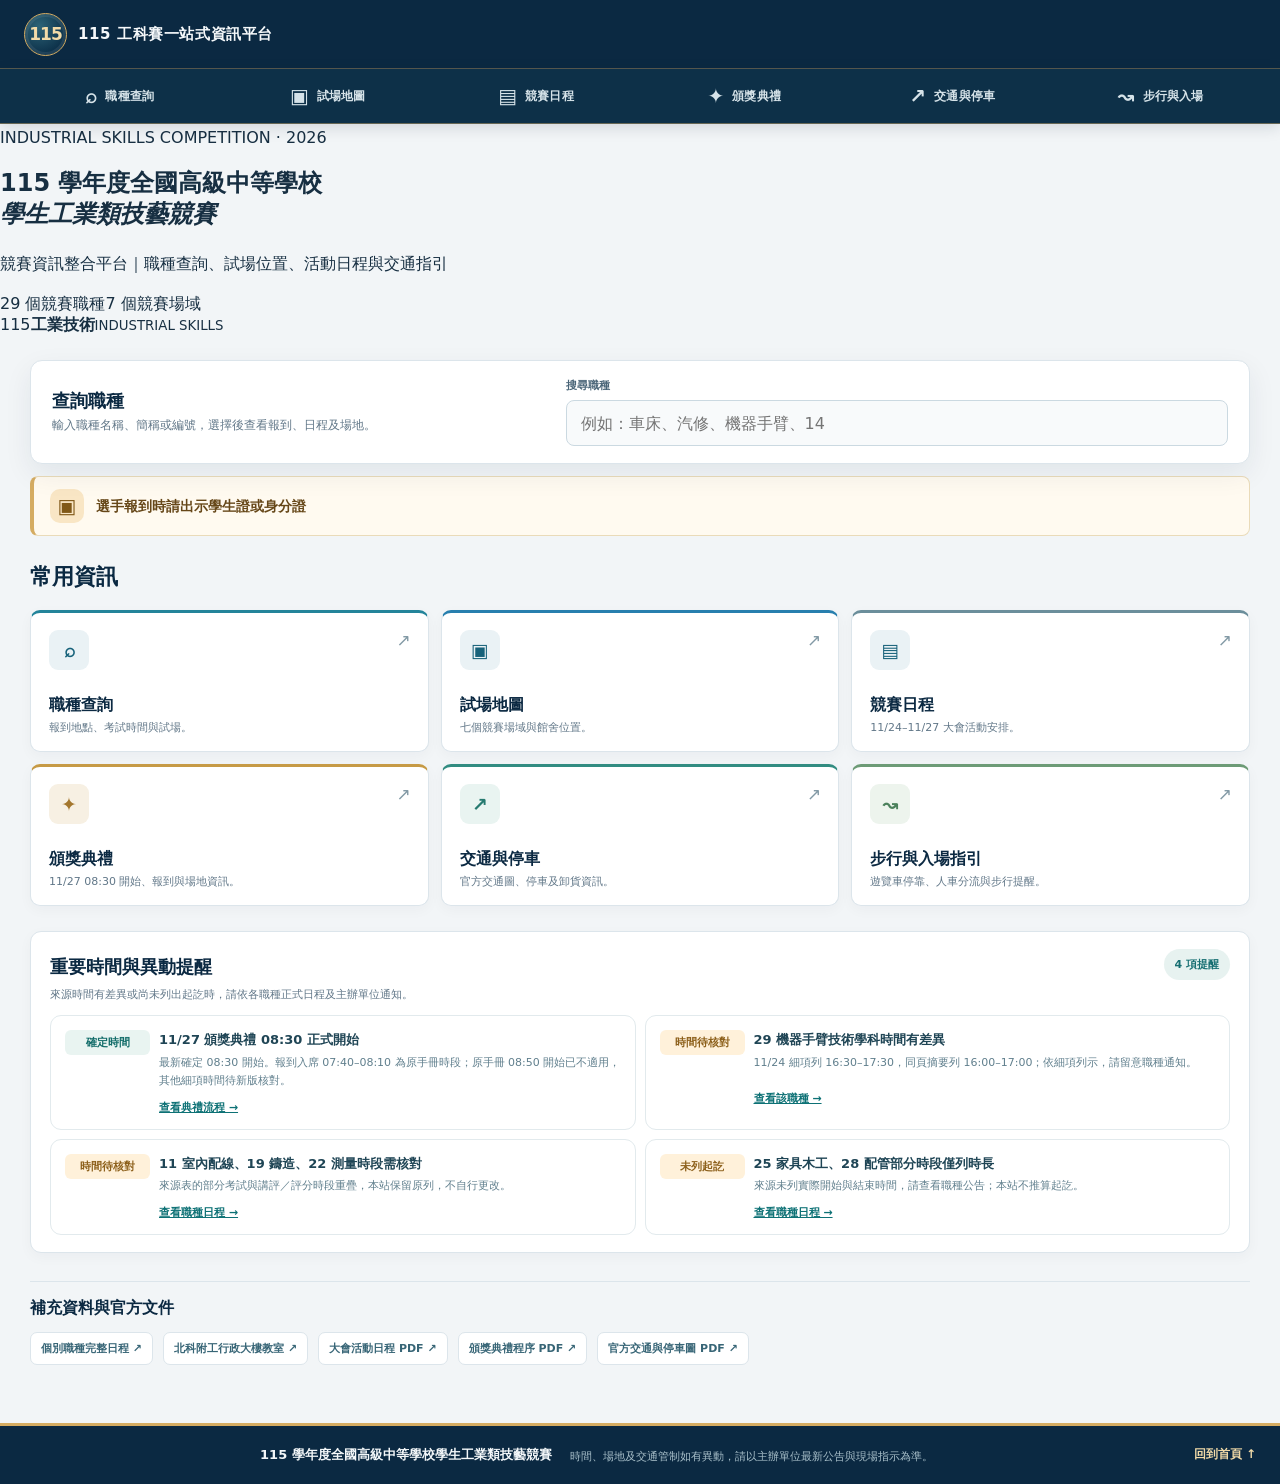
==== index.html @ ab0ec11c "V12 首頁導入工業競賽品牌主視覺" ====
<!doctype html>
<html lang="zh-Hant">
<head>
  <meta charset="utf-8">
  <meta name="viewport" content="width=device-width, initial-scale=1">
  <meta name="theme-color" content="#102a3d">
  <meta name="description" content="115 工科賽職種報到、學術科時間、試場地圖、典禮及交通資訊。">
  <title>115 工科賽一站式資訊平台</title>
  <link rel="stylesheet" href="event-design.css">
  <link rel="stylesheet" href="portal.css">
  <link rel="stylesheet" href="ux-three.css">
  <link rel="stylesheet" href="skill-search.css">
  <link rel="stylesheet" href="adaptive-layout.css">
  <link rel="stylesheet" href="checkin-id.css">
  <link rel="stylesheet" href="home.css">
  <link rel="stylesheet" href="design-v12.css">
  <script defer src="skill-guide-data.js"></script>
  <script defer src="skill-search.js"></script>
  <script defer src="individual-timeline-data.js"></script>
  <script defer src="notice-data.js"></script>
  <script defer src="portal.js"></script>
<link rel="stylesheet" href="site-switch.css"/>
<script defer src="site-switch.js"></script>
</head>
<body class="adaptive-site" data-page="home">
  <header class="site-top">
    <div class="top-inner">
      <a class="logo" aria-label="115 工科賽一站式資訊平台首頁" href="index.html">
        <span class="logo-mark"><span>115</span></span>
        <span class="logo-copy"><b>115 工科賽一站式資訊平台</b></span>
      </a>
    </div>
  </header>
  <main>
    <section class="v12-home-hero" aria-labelledby="homeHeroTitle">
      <div class="v12-home-hero-inner">
        <div class="v12-home-copy">
          <p class="v12-home-kicker"><span></span> INDUSTRIAL SKILLS COMPETITION · 2026</p>
          <h1 id="homeHeroTitle">115 學年度全國高級中等學校<br><em>學生工業類技藝競賽</em></h1>
          <p class="v12-home-desc">競賽資訊整合平台｜職種查詢、試場位置、活動日程與交通指引</p>
          <div class="v12-home-meta"><span>29 個競賽職種</span><i></i><span>7 個競賽場域</span></div>
        </div>
        <div class="v12-home-stamp" aria-label="115 學年度工業類技藝競賽"><span>115</span><b>工業技術</b><small>INDUSTRIAL SKILLS</small></div>
      </div>
      <div class="v12-home-rule" aria-hidden="true"></div>
    </section>

    <section class="wrap portal-search portal-search-first" aria-label="職種搜尋">
      <div class="search-hero">
        <div>
          <h2>查詢職種</h2>
          <p>輸入職種名稱、簡稱或編號，選擇後查看報到、日程及場地。</p>
        </div>
        <div class="search-pane">
          <label for="quickSkillSearch">搜尋職種</label>
          <input id="quickSkillSearch" type="search" autocomplete="off" placeholder="例如：車床、汽修、機器手臂、14">
          <div id="quickSkillResults" class="search-result" aria-live="polite"></div>
        </div>
      </div>
    </section>

    <aside class="wrap checkin-id-notice checkin-id-home" role="note" aria-label="選手報到證件提醒">
      <span class="checkin-id-notice__icon" aria-hidden="true">▣</span>
      <div class="checkin-id-notice__content"><strong>選手報到時請出示學生證或身分證</strong></div>
    </aside>

    <section class="wrap portal-access" id="entrances" aria-labelledby="entrance-title">
      <div class="portal-title"><div><h2 id="entrance-title">常用資訊</h2></div></div>
      <div class="entrance-grid">
        <a class="entrance-card accent-one" href="skills.html"><span class="entrance-icon">⌕</span><div class="entrance-body"><h3>職種查詢</h3><p>報到地點、考試時間與試場。</p></div><span class="entrance-arrow" aria-hidden="true">↗</span></a>
        <a class="entrance-card accent-two" href="venues.html"><span class="entrance-icon">▣</span><div class="entrance-body"><h3>試場地圖</h3><p>七個競賽場域與館舍位置。</p></div><span class="entrance-arrow" aria-hidden="true">↗</span></a>
        <a class="entrance-card accent-three" href="agenda.html"><span class="entrance-icon">▤</span><div class="entrance-body"><h3>競賽日程</h3><p>11/24–11/27 大會活動安排。</p></div><span class="entrance-arrow" aria-hidden="true">↗</span></a>
        <a class="entrance-card accent-four" href="ceremony.html"><span class="entrance-icon">✦</span><div class="entrance-body"><h3>頒獎典禮</h3><p>11/27 08:30 開始、報到與場地資訊。</p></div><span class="entrance-arrow" aria-hidden="true">↗</span></a>
        <a class="entrance-card accent-five" href="transport.html?route=overview"><span class="entrance-icon">↗</span><div class="entrance-body"><h3>交通與停車</h3><p>官方交通圖、停車及卸貨資訊。</p></div><span class="entrance-arrow" aria-hidden="true">↗</span></a>
        <a class="entrance-card accent-six" href="transport.html?route=coach-walk"><span class="entrance-icon">↝</span><div class="entrance-body"><h3>步行與入場指引</h3><p>遊覽車停靠、人車分流與步行提醒。</p></div><span class="entrance-arrow" aria-hidden="true">↗</span></a>
      </div>
    </section>

    <section class="wrap ux-notice-section" id="siteNotices" aria-labelledby="noticeTitle">
      <div class="ux-notice-head">
        <div><h2 id="noticeTitle">重要時間與異動提醒</h2><p>來源時間有差異或尚未列出起訖時，請依各職種正式日程及主辦單位通知。</p></div>
        <span class="ux-version-tag" id="noticeReviewDate">重要提醒</span>
      </div>
      <div class="ux-notice-list" id="noticeList" aria-live="polite"></div>
    </section>

    <section class="wrap home-supplement" aria-labelledby="supplement-title">
      <h2 id="supplement-title">補充資料與官方文件</h2>
      <div class="home-supplement-links">
        <a href="individual.html">個別職種完整日程 ↗</a>
        <a href="floor.html">北科附工行政大樓教室 ↗</a>
        <a href="assets/source/agenda.pdf" target="_blank" rel="noopener">大會活動日程 PDF ↗</a>
        <a href="assets/source/ceremony.pdf" target="_blank" rel="noopener">頒獎典禮程序 PDF ↗</a>
        <a href="assets/source/traffic.pdf" target="_blank" rel="noopener">官方交通與停車圖 PDF ↗</a>
      </div>
    </section>
  </main>
  <footer class="site-foot">
    <div><strong>115 學年度全國高級中等學校學生工業類技藝競賽</strong><span>時間、場地及交通管制如有異動，請以主辦單位最新公告與現場指示為準。</span></div>
    <a href="index.html">回到首頁 ↑</a>
  </footer>
  <nav class="adaptive-bottom-nav" aria-label="常用功能">
    <a aria-current="page" href="index.html"><span class="adaptive-nav-icon" aria-hidden="true">⌂</span><span class="adaptive-nav-text">首頁</span></a>
    <a href="skills.html"><span class="adaptive-nav-icon" aria-hidden="true">⌕</span><span class="adaptive-nav-text">職種</span></a>
    <a href="venues.html"><span class="adaptive-nav-icon" aria-hidden="true">▣</span><span class="adaptive-nav-text">場域</span></a>
    <a href="agenda.html"><span class="adaptive-nav-icon" aria-hidden="true">▤</span><span class="adaptive-nav-text">日程</span></a>
    <a href="transport.html"><span class="adaptive-nav-icon" aria-hidden="true">↗</span><span class="adaptive-nav-text">交通</span></a>
  </nav>
</body>
</html>
---- event-design.css ----
:root{--ink:#173448;--ink2:#274b60;--navy:#102a3d;--navydeep:#0c2132;--teal:#087f83;--teal-light:#daf2ee;--gold:#d6ad68;--surface:#f4f7f8;--white:#fff;--line:#dee8eb;--muted:#657e8b;--pale:#ebf2f5;--shadow:0 14px 48px rgba(15,48,62,.055)}
*{box-sizing:border-box}html{scroll-behavior:smooth}body{margin:0;color:var(--ink);background:var(--surface);font-family:'Noto Sans TC','Microsoft JhengHei',system-ui,-apple-system,sans-serif;-webkit-font-smoothing:antialiased}button,select,input{font:inherit}button{cursor:pointer}a{color:inherit}button:focus-visible,a:focus-visible,select:focus-visible{outline:3px solid #efb763;outline-offset:3px}h1,h2,h3,p{margin-top:0}h1,h2,h3{line-height:1.3}p{line-height:1.75}.wrap{width:min(1220px,calc(100% - 52px));margin-inline:auto}.site-top{background:var(--navydeep);position:relative;z-index:20;box-shadow:0 3px 20px rgba(0,0,0,.07)}.top-inner{max-width:1340px;margin:auto;display:flex;align-items:center;justify-content:space-between;gap:25px;padding:15px 26px}.logo{display:flex;align-items:center;gap:12px;text-decoration:none;color:#fff;flex:none}.logo-mark{height:46px;width:46px;display:grid;place-items:center;border:1px solid rgba(214,173,104,.7);background:#233e51;border-radius:12px;box-shadow:inset 0 0 0 4px rgba(255,255,255,.025)}.logo-mark span{color:#e5bc78;letter-spacing:-1.5px;font-size:20px;font-weight:900}.logo-copy b{display:block;font-size:16px;letter-spacing:1px}.logo-copy small{display:block;margin-top:2px;color:#9db3c0;font-weight:650;letter-spacing:1.9px;font-size:9px}.top-nav{display:flex;align-items:center;gap:6px}.top-nav a{color:#c2d2da;text-decoration:none;display:inline-flex;align-items:center;padding:11px 14px;border-radius:9px;font-size:13px;font-weight:730;white-space:nowrap;transition:.2s}.top-nav a:hover,.top-nav a.active{color:white;background:#25455b}.top-nav a.active:after{content:'';display:inline-block;width:5px;height:5px;margin-left:8px;border-radius:100%;background:var(--gold)}.mobile-menu,.mobile-nav{display:none}
.hero{position:relative;overflow:hidden}.hub-hero{background:radial-gradient(circle at 78% 5%,#25596c 0,#163b4e 31%,#102b40 59%,#0c2438 100%);color:#fff}.grain{position:absolute;inset:0;opacity:.14;background-image:radial-gradient(#fff 0.6px,transparent .6px);background-size:17px 17px;pointer-events:none}.hero-inner{min-height:410px;position:relative;z-index:1;display:grid;grid-template-columns:minmax(0,1fr) 380px;align-items:center;gap:50px;width:min(1220px,calc(100% - 52px));margin:auto;padding:52px 0 58px}.eyebrow{font-size:11px;font-weight:850;letter-spacing:2.1px;color:#a5d2d5;text-transform:uppercase;display:flex;align-items:center;gap:9px;flex-wrap:wrap}.eyebrow-dot{background:#d6ad68;width:7px;height:7px;display:inline-block;border-radius:100%;box-shadow:0 0 0 5px rgba(214,173,104,.12)}.mini-tag{border:1px solid #6b98a4;border-radius:99px;padding:3px 8px;letter-spacing:.8px;color:#d2e6e9;font-size:10px}.hero-copy h1{font-size:clamp(37px,4.4vw,64px);font-weight:840;letter-spacing:1.4px;margin:20px 0 16px;line-height:1.25}.hero-copy h1 em{font-style:normal;color:#d7b478}.hero-copy p{max-width:620px;font-size:14px;color:#c3d6df;line-height:1.95}.hero-actions{display:flex;gap:12px;flex-wrap:wrap;margin-top:24px}.btn{display:inline-flex;align-items:center;justify-content:space-between;gap:22px;min-width:160px;padding:13px 17px;border-radius:10px;font-size:13px;font-weight:800;text-decoration:none}.btn-main{background:#e5b76e;color:#122d3c}.btn-ghost{border:1px solid #829da7;color:#f1f8f9}.hero-stat{border:1px solid rgba(213,232,231,.22);padding:25px 24px;min-height:240px;border-radius:20px;background:linear-gradient(120deg,rgba(255,255,255,.09),rgba(255,255,255,.02));backdrop-filter:blur(15px);box-shadow:0 25px 50px rgba(0,0,0,.1)}.hero-stat>span{font-size:12px;letter-spacing:1.7px;color:#b7cbd3;font-weight:850}.hero-stat>strong{display:block;font-size:53px;color:#fff;letter-spacing:-4px;margin-top:6px}.hero-stat>strong i{font-size:29px;font-style:normal;color:var(--gold);margin:0 8px}.hero-stat>p{font-size:13px;color:#c6d5db}.hero-stat-grid{margin-top:18px;padding-top:18px;border-top:1px solid rgba(255,255,255,.2);display:grid;grid-template-columns:repeat(3,1fr);gap:12px}.hero-stat-grid>div b{font-size:23px;display:block;color:#edc98c}.hero-stat-grid>div span{font-size:11px;color:#b6cbd4}.section-intro{display:flex;justify-content:space-between;align-items:end;margin-top:48px;gap:25px}.section-label,.mini-label{font-size:11px;letter-spacing:1.8px;font-weight:900;color:var(--teal)}.section-intro h2,.section-heading h2,.sources-title h2{font-size:28px;letter-spacing:.1px;margin:8px 0 7px}.section-intro p,.section-heading p{color:var(--muted);font-size:13px;margin:0}.edition-stamp{white-space:nowrap;border:1px solid #d5e6e7;background:white;color:#5d8290;border-radius:99px;font-weight:850;font-size:10px;letter-spacing:1.1px;padding:9px 11px}.feature-grid{display:grid;grid-template-columns:repeat(3,minmax(0,1fr));gap:18px;margin-top:24px}.feature{position:relative;isolation:isolate;overflow:hidden;min-height:305px;border-radius:19px;text-decoration:none;display:flex;flex-direction:column;justify-content:space-between;padding:24px;box-shadow:var(--shadow);transition:transform .2s,box-shadow .2s}.feature:hover{transform:translateY(-4px);box-shadow:0 20px 40px rgba(13,40,53,.12)}.f-agenda{background:#fff;color:var(--ink);border:1px solid #dbe9ea}.f-ceremony{background:linear-gradient(150deg,#1d3650,#10283e);color:white}.f-transport{background:#e2f1ef;color:#104d52}.feature-top{display:flex;justify-content:space-between;align-items:center}.feature-icon{font-size:18px;font-weight:900;display:grid;place-items:center;width:48px;height:48px;border-radius:14px;background:rgba(13,98,105,.09)}.f-ceremony .feature-icon{background:rgba(215,172,107,.19);color:#edc68b}.feature-tag{font-size:10px;letter-spacing:1px;font-weight:900;opacity:.7}.feature-en{font-size:10px;letter-spacing:2px;font-weight:900;opacity:.66}.feature h3{font-size:24px;margin:7px 0 8px}.feature p{font-size:12px;line-height:1.8;max-width:280px;opacity:.77;min-height:65px}.feature-cta{display:flex;align-items:center;justify-content:space-between;border-top:1px solid currentColor;padding-top:12px;font-size:12px;font-weight:850;opacity:.85}.feature-cta b{font-size:19px;font-weight:400}.feature-pattern{position:absolute;right:-50px;top:70px;width:250px;height:210px;opacity:.08;z-index:-1;pointer-events:none}.gridlines{background:repeating-linear-gradient(0deg,#087f83 0,#087f83 1px,transparent 1px,transparent 26px),repeating-linear-gradient(90deg,#087f83 0,#087f83 1px,transparent 1px,transparent 26px);transform:rotate(20deg)}.rings{border-radius:100%;border:30px double #e5b76e;box-shadow:0 0 0 25px #e5b76e,0 0 0 52px #e5b76e}.routes{background:repeating-radial-gradient(ellipse at right bottom,transparent,transparent 17px,#087f83 19px,#087f83 21px)}.disclaimer-band{margin-top:24px;border:1px solid #eedcb8;background:#fff9ed;border-radius:14px;display:flex;align-items:center;gap:15px;padding:19px 23px}.notice-icon{width:36px;height:36px;display:grid;place-items:center;color:#845c24;background:#f9ebcf;border-radius:50%;font-weight:900;font-size:19px;flex:none}.disclaimer-band h3{font-size:14px;margin:0 0 4px}.disclaimer-band p{font-size:12px;color:#6f624e;line-height:1.75;margin:0}.disclaimer-band>a{font-weight:800;font-size:12px;color:#855f23;text-decoration:none;white-space:nowrap;margin-left:auto}.sources{margin-block:44px 55px}.sources-title{margin-bottom:18px}.sources-list{display:grid;grid-template-columns:repeat(3,minmax(0,1fr));gap:12px}.sources-list a{display:flex;align-items:center;gap:9px;border:1px solid var(--line);background:white;padding:16px;border-radius:12px;text-decoration:none;font-size:13px;font-weight:750}.sources-list a:hover{border-color:#9bc9cc}.sources-list a b{font-size:18px;margin-left:auto;font-weight:400;color:var(--teal)}.sources-list a small{font-size:10px;color:#6a8290;font-weight:500}.file-tag{font-size:9px;border-radius:4px;padding:5px;color:#bd5c47;background:#fae9e4;font-weight:900;letter-spacing:.8px}.site-foot{display:flex;gap:25px;justify-content:space-between;align-items:center;background:var(--navydeep);color:#dce8ed;padding:23px max(26px,calc((100vw - 1300px)/2));font-size:12px}.site-foot strong,.site-foot span{display:block}.site-foot span{font-size:11px;color:#9eafb8;margin-top:3px}.site-foot a{font-weight:750;text-decoration:none;white-space:nowrap}
/* Page hero */.page-hero{position:relative;overflow:hidden;background:linear-gradient(115deg,#13364b 0,#154d58 53%,#216d75 100%);color:#fff}.page-hero::before{content:'';position:absolute;inset:0;opacity:.11;background:repeating-linear-gradient(90deg,transparent 0 43px,#fff 44px,transparent 45px)}.page-hero-inner{position:relative;min-height:275px;padding-block:46px;display:flex;justify-content:space-between;align-items:center;gap:25px}.page-hero h1{font-size:clamp(34px,4vw,48px);margin:14px 0 13px}.page-hero h1 span{color:#aee3db;margin-left:10px}.page-hero p{font-size:13px;line-height:1.9;color:#d5e9e8;max-width:690px}.hero-meta{display:flex;gap:17px;flex-wrap:wrap;margin-top:19px;font-size:11px;color:#c8e4e2;font-weight:750}.hero-day-accent{width:170px;text-align:center;flex:none;border:1px solid #91bec0;border-radius:18px;padding:18px;background:rgba(255,255,255,.08)}.hero-day-accent small{letter-spacing:2px;font-size:10px;color:#b5e6df}.hero-day-accent strong{font-size:86px;display:block;line-height:1;font-weight:850;color:#fff}.hero-day-accent span{font-size:10px;letter-spacing:1px}.section-body{padding-top:36px;padding-bottom:48px}.agenda-controls{background:#fff;border:1px solid var(--line);border-radius:17px;padding:22px 23px;box-shadow:var(--shadow)}.agenda-controls h2{font-size:20px;margin:4px 0 18px}.day-tabs{display:grid;grid-template-columns:repeat(4,1fr);gap:10px}.day-tabs button{border:1px solid var(--line);background:#f8fbfb;border-radius:11px;padding:13px 12px;color:#3e6676;text-align:left;transition:.18s}.day-tabs button:hover{border-color:#83babc}.day-tabs button.active{border:2px solid var(--teal);background:#e4f5f2;color:#12656a}.day-tabs button small{display:block;font-weight:750;font-size:10px;letter-spacing:.7px}.day-tabs button strong{display:block;margin-top:2px;font-size:18px}.filterline{display:flex;align-items:end;gap:14px;flex-wrap:wrap;border-top:1px solid #edf1f3;padding-top:18px;margin-top:19px}.filterline>div{min-width:190px;flex:1}.filterline label{display:block;font-size:11px;font-weight:800;color:#587280;margin-bottom:7px}.filterline select{border:1px solid #cddde4;border-radius:9px;padding:11px 13px;background:#fff;color:#244b5d;width:100%;font-size:12px;min-height:45px}.text-button{background:none;border:none;font-size:11px;font-weight:850;color:#087f83;padding:13px 0}.agenda-layout{display:grid;grid-template-columns:minmax(0,1fr) 326px;gap:24px;margin-top:38px}.section-heading{margin-bottom:22px}.section-heading h2{font-size:28px;margin:6px 0 6px}.section-heading h2 small{font-size:16px;font-weight:550;color:#78909a}.agenda-list{position:relative;padding-left:22px}.agenda-list::before{position:absolute;content:'';top:17px;bottom:10px;left:7px;width:2px;background:#d6e7e6}.agenda-item{position:relative;display:grid;grid-template-columns:128px minmax(0,1fr);gap:16px;margin-bottom:13px}.agenda-item::before{content:'';position:absolute;left:-20px;top:18px;background:#fff;border:3px solid var(--teal);border-radius:100%;width:11px;height:11px;box-shadow:0 0 0 3px #dff0ec}.agenda-time{padding-top:12px;font-weight:900;font-size:14px;line-height:1.5;color:#18556a;font-variant-numeric:tabular-nums}.agenda-card{background:#fff;border:1px solid var(--line);border-radius:13px;overflow:hidden;box-shadow:0 8px 20px rgba(13,58,64,.027)}.agenda-main{padding:17px 18px}.agenda-card h3{font-size:16px;margin:5px 0 9px}.agenda-card p{font-size:12px;margin:0;color:#59727e}.agenda-place{display:flex;gap:5px;align-items:center;margin-top:9px;font-weight:650;font-size:11px;color:#2c6570}.agenda-flags{margin-top:9px;border-top:1px dashed #e4e8e7;padding-top:9px;color:#9b6426!important;font-weight:650}.kind-chip{border-radius:5px;background:#e6f4f1;color:#087877;padding:3px 7px;font-size:10px;font-weight:850;letter-spacing:.5px}.kind-checkin{background:#e6f0ff;color:#366eab}.kind-meeting{background:#f0ebf9;color:#7354a0}.kind-contest{background:#e4f4f1;color:#087b7b}.kind-rest{background:#f7f1e1;color:#b28430}.kind-ceremony{background:#fff0dd;color:#a47428}.kind-other{background:#edf1f5;color:#617484}.agenda-date-summary{font-size:12px}.sidebar-stack{display:flex;flex-direction:column;gap:18px}.aside-card{border-radius:16px;border:1px solid var(--line);padding:21px;background:#fff;box-shadow:var(--shadow)}.aside-card h3{font-size:18px;margin:5px 0 8px}.aside-card>p{font-size:12px;color:#748892;line-height:1.75}.aside-label{font-weight:900;font-size:10px;letter-spacing:1.6px;color:#138086}.venue-list{display:grid;gap:7px;margin-top:16px}.venue-button{width:100%;display:flex;gap:10px;align-items:center;text-align:left;background:#f7fafb;border:1px solid #e1e9ec;border-radius:10px;padding:10px;color:#35556a}.venue-button.active{background:#e5f5f2;border:1px solid #83bfc0}.venue-count{width:31px;height:31px;border-radius:9px;background:#e1eeef;color:#078386;display:grid;place-items:center;font-size:14px;font-weight:900;flex:none}.venue-copy{flex:1}.venue-copy b{display:block;font-size:12px}.venue-copy small{font-size:10px;color:#728791}.venue-expand{font-size:12px;color:#5b8e8f}.venue-details{padding:9px 12px 12px;margin:0;border-radius:8px;background:#f3f9f8;color:#547480;font-size:11px;line-height:1.8}.caution-card{background:#fffaf0;border-color:#ead9b8}.caution-card .aside-label{color:#a0792e}.special-times>div{padding:10px 0;border-bottom:1px solid #efe7d6;display:flex;align-items:center;gap:10px}.special-times b{font-size:11px;font-variant-numeric:tabular-nums;color:#8e6d2f;min-width:95px}.special-times span{font-size:12px;font-weight:700;color:#506e78}.inline-note,.traffic-notice{border:1px solid #e7d6b6;background:#fff8e9;border-radius:12px;padding:18px 21px;display:flex;gap:13px;margin-top:27px}.inline-note>span{display:grid;place-items:center;flex:none;background:#eedabc;color:#946222;border-radius:50%;font-weight:900;height:26px;width:26px}.inline-note b,.traffic-notice h3{font-size:13px;margin:0 0 3px}.inline-note p,.traffic-notice p{font-size:11px;color:#786b54;margin:0}.section-footer-row{display:flex;align-items:center;justify-content:space-between;margin-top:26px;gap:12px;flex-wrap:wrap}.next-link{background:#0b7c80;color:#fff;border-radius:9px;padding:12px 16px;font-size:12px;font-weight:800;text-decoration:none}.next-link b{margin-left:18px}.source-link{color:#427287;font-size:12px;text-decoration:none;font-weight:780}.no-records{background:#fff;border-radius:12px;border:1px dashed #c9dce0;padding:26px;text-align:center;font-size:13px;color:#708792}
/* Ceremony */.ceremony-hero{position:relative;overflow:hidden;background:radial-gradient(circle at 70% 30%,#253f59 0,#142d46 37%,#0c2238 84%);color:#fff}.ceremony-orbit{position:absolute;pointer-events:none;border-radius:50%;border:1px solid rgba(215,178,114,.24);width:700px;height:700px;right:-210px;top:-290px}.orbit-two{width:540px;height:540px;right:-130px;top:-210px;box-shadow:0 0 0 46px rgba(215,178,114,.025),0 0 0 92px rgba(215,178,114,.026)}.ceremony-cover{position:relative;padding-top:67px;padding-bottom:65px;min-height:430px}.honor-kicker{font-size:11px;letter-spacing:3px;color:#e2c48d;font-weight:800}.honor-kicker span{font-size:17px;margin:0 8px}.ceremony-cover h1{font-family:'Noto Serif CJK TC',serif;font-size:clamp(42px,6.2vw,81px);line-height:1.24;font-weight:750;margin:22px 0 12px;letter-spacing:2px}.ceremony-cover h1 em{font-style:normal;color:#e8c486}.ceremony-intro{font-size:14px;color:#d5e1e7;line-height:1.85}.ceremony-info{display:flex;gap:37px;flex-wrap:wrap;margin-top:28px;padding-top:22px;border-top:1px solid rgba(255,255,255,.22);max-width:920px}.ceremony-info>div{display:flex;flex-direction:column;gap:7px}.ceremony-info small{color:#c3a575;font-size:10px;letter-spacing:1.5px;font-weight:850}.ceremony-info strong{font-size:14px}.ceremony-info strong i{font-size:12px;font-weight:400;font-style:normal;color:#c6d4dd}.ceremony-overview{margin-top:-26px;position:relative;display:grid;grid-template-columns:minmax(0,1.5fr) minmax(0,1fr);gap:18px}.time-check,.ceremony-facts{border:1px solid #e3e8eb;background:#fff;border-radius:15px;padding:23px 26px;box-shadow:0 15px 35px rgba(21,43,62,.08)}.two-times{display:flex;gap:40px;align-items:start;flex-wrap:wrap;margin:15px 0}.two-times>div{display:grid;gap:5px}.two-times small{font-size:11px;color:#768895}.two-times strong{font-size:28px;color:#173448;letter-spacing:-.5px}.two-times strong i{font-style:normal;color:#c5a76d}.time-check p{color:#916d39;font-size:11px;margin:0;line-height:1.7}.ceremony-facts{background:#18344b;color:white;display:grid;grid-template-columns:repeat(3,1fr);align-items:center;text-align:center;gap:5px}.ceremony-facts>div:not(:last-child){border-right:1px solid #456276}.ceremony-facts span{display:block;font-size:34px;color:#e1bf85;font-weight:850}.ceremony-facts small{display:block;color:#c6d1da;font-size:11px;margin-top:3px}.award-spotlight{margin-top:44px}.section-heading.compact{margin-bottom:17px}.award-cards{display:grid;grid-template-columns:repeat(3,1fr);gap:15px}.award-cards>div{background:#fff;border:1px solid #ebdfca;box-shadow:var(--shadow);border-radius:12px;padding:20px 21px;position:relative;overflow:hidden}.award-cards>div::after{content:'✦';font-size:76px;position:absolute;color:#ebdcc2;right:-6px;bottom:-45px;opacity:.55}.award-cards span{font-size:10px;letter-spacing:1.5px;font-weight:850;color:#a07a3d}.award-cards strong{font-size:26px;font-weight:900;display:block;margin:12px 0 7px}.award-cards small{font-size:12px;color:#637b89;font-weight:750}.ceremony-section{margin-top:44px;margin-bottom:56px}.filter-tabs{display:flex;gap:8px;flex-wrap:wrap;margin-bottom:22px}.filter-tabs button{border:1px solid #d5e0e4;border-radius:99px;padding:10px 15px;background:#fff;color:#537281;font-weight:750;font-size:12px}.filter-tabs button.active{border-color:#b99159;background:#183b50;color:#f2d2a2}.ceremony-steps{position:relative;margin-left:8px;padding-left:24px;display:grid;gap:10px}.ceremony-steps::before{content:'';position:absolute;top:14px;bottom:15px;left:6px;width:2px;background:linear-gradient(#c5a169,#d3e4e4)}.ceremony-row{display:grid;grid-template-columns:150px 1fr 100px;align-items:center;gap:16px;position:relative;background:#fff;border:1px solid #dee7e7;border-radius:12px;padding:14px 20px;box-shadow:0 4px 16px rgba(15,42,53,.02)}.ceremony-row::before{content:'';position:absolute;left:-31px;top:50%;transform:translateY(-50%);background:#fff;border:3px solid #a4b2b4;border-radius:50%;height:11px;width:11px}.ceremony-row.award{border-color:#e8d5b1;background:linear-gradient(105deg,#fffdf7,#fff)}.ceremony-row.award::before{border-color:#c4a064}.ceremony-row.milestone{background:#183649;color:white;border-color:#183649}.ceremony-row.milestone::before{border-color:#c4a064;background:#e6c281}.ceremony-row .time{font-variant-numeric:tabular-nums;font-size:14px;font-weight:900;color:#a77938}.ceremony-row.milestone .time{color:#e0bd82}.ceremony-row h3{font-size:14px;margin:0;font-weight:770}.ceremony-row .kind{justify-self:end;border-radius:6px;padding:5px 7px;font-size:10px;font-weight:850;background:#eef3f4;color:#54717d}.ceremony-row.award .kind{background:#fbf0de;color:#9d7435}.ceremony-row.milestone .kind{background:#29485c;color:#d9c9ab}.ceremony-row.selected{outline:3px solid #dfbb76;outline-offset:1px}.ceremony-row[role="button"]{cursor:pointer}.ceremony-row:focus-visible{outline:3px solid #087f83;outline-offset:2px}.ceremony-bottom{display:flex;justify-content:space-between;align-items:center;gap:20px;flex-wrap:wrap;margin:27px 0 0 30px}.end-seal{font-family:'Noto Serif CJK TC',serif;font-size:26px;color:#143d53;font-weight:800}.end-seal span{font-size:18px;margin-left:12px;color:#be975d}.ceremony-bottom a{color:#457586;text-decoration:none;font-size:12px;font-weight:800}
/* Transport */.transport-hero{background:linear-gradient(110deg,#153748,#0d6b73)}.transport-hero .page-hero h1 span{color:#a7e6dc}.hero-road-symbol{color:#a9e2d7;opacity:.85;width:200px;transform:rotate(0deg)}.transport-nav{display:grid;grid-template-columns:repeat(7,minmax(0,1fr));gap:8px;margin:23px 0}.transport-nav button{min-height:89px;display:flex;flex-direction:column;justify-content:center;gap:7px;align-items:center;border-radius:12px;border:1px solid #dbe6e9;background:#fff;box-shadow:0 7px 20px rgba(20,50,60,.025);color:#425f6f;transition:.17s}.transport-nav button:hover{transform:translateY(-2px);border-color:#85bdbe}.transport-nav button[aria-selected=true]{background:#0d6471;border-color:#0d6471;color:#fff;box-shadow:0 13px 27px rgba(10,112,120,.2)}.transport-nav button strong{font-size:11px;line-height:1.25}.transport-nav button span{font-size:17px;font-weight:900;letter-spacing:.4px}.transport-layout{display:grid;grid-template-columns:minmax(0,1fr) 360px;gap:18px;align-items:start}.map-frame{background:#fff;overflow:hidden;border:1px solid var(--line);border-radius:18px;box-shadow:var(--shadow)}.map-head{padding:17px 19px;display:flex;align-items:center;justify-content:space-between;gap:12px;border-bottom:1px solid var(--line)}.map-head span{color:#168085;font-weight:900;font-size:10px;letter-spacing:1.4px}.map-head h3{font-size:18px;margin:4px 0 0}.map-tools{display:flex;align-items:center;gap:5px}.map-tools button{height:35px;width:35px;display:grid;place-items:center;background:#f6f9f9;border:1px solid #d4e2e6;border-radius:8px;color:#356677;font-size:19px}.transport-map-viewport{overflow:auto;scrollbar-width:thin;max-height:69vh;background:#e9f0f0;display:flex;justify-content:flex-start;align-items:flex-start;overscroll-behavior:contain}.transport-map-viewport img{display:block;max-width:none;width:100%;height:auto;user-select:none;-webkit-user-drag:none}.map-bottom{display:flex;justify-content:space-between;align-items:center;gap:10px;padding:12px 18px;color:#62818c;font-size:11px}.source-chip{font-weight:800}.transport-detail{background:#fff;border:1px solid var(--line);border-radius:18px;padding:24px;box-shadow:var(--shadow)}.transport-tag{display:inline-flex;background:#e4f4f0;color:#0b7a79;border-radius:99px;padding:6px 10px;font-size:10px;letter-spacing:.5px;font-weight:900}.transport-detail h3{font-size:24px;margin:12px 0 8px}.transport-detail>p{font-size:12px;color:#577380;line-height:1.9}.detail-sep{height:1px;background:#e5ebee;margin:19px 0}.detail-head{display:flex;justify-content:space-between;align-items:center;gap:10px;font-size:13px;font-weight:900}.play-btn{border:1px solid #cbdfe2;background:#f3f8f8;color:#167b80;border-radius:99px;padding:8px 11px;font-size:11px;font-weight:850}.guidance-steps{list-style:none;counter-reset:g;display:grid;gap:12px;padding:3px 0 3px 0;margin:15px 0}.guidance-steps li{counter-increment:g;position:relative;display:flex;gap:10px;align-items:start;padding:11px 12px 11px 10px;border-radius:10px;background:#f7fafb;border:1px solid #e9eff1;font-size:12px;line-height:1.75;color:#536e7d;transition:.25s}.guidance-steps li::before{content:counter(g);background:#d9e9ed;color:#3e7b84;font-size:12px;font-weight:900;border-radius:50%;display:grid;place-items:center;width:24px;height:24px;flex:none}.guidance-steps li.current{background:#e8f6f3;border:1px solid #85c9c4;color:#1e6468;box-shadow:0 0 0 2px rgba(14,130,126,.06)}.guidance-steps li.current::before{background:#0d8a86;color:#fff}.detail-notes{margin-top:18px;border-top:1px dashed #dce6e8;padding-top:17px}.detail-notes b{font-size:12px;color:#9a6c26}.detail-notes ul{padding-left:18px;font-size:11px;line-height:1.85;color:#637781;margin:6px 0 0}.detail-actions{display:grid;gap:9px;margin-top:20px}.detail-actions a{text-align:center;text-decoration:none;border:1px solid #cadde0;padding:12px;border-radius:9px;font-size:12px;color:#0d7579;font-weight:850}.detail-actions a:first-child{background:#0e7f81;color:#fff;border-color:#0e7f81}.traffic-notice{margin-top:23px}.traffic-notice .notice-icon{width:33px;height:33px}.traffic-notice div h3{margin:0 0 5px}
@media(max-width:1080px){.transport-layout{grid-template-columns:minmax(0,1fr) 310px}.agenda-layout{grid-template-columns:minmax(0,1fr) 285px}.feature-grid{gap:10px}.feature{padding:19px}.hero-inner{grid-template-columns:1fr 300px;gap:25px}}
@media(max-width:850px){.top-nav{display:none}.mobile-menu{display:block;background:#28465a;color:white;font-size:20px;border:1px solid #5d7785;padding:7px 11px;border-radius:8px}.mobile-nav{background:#16364a;border-top:1px solid #2d5268;padding:10px 20px}.mobile-nav.open{display:grid;grid-template-columns:1fr 1fr;gap:7px}.mobile-nav a{color:white;text-decoration:none;font-size:13px;padding:9px 10px}.hero-inner{grid-template-columns:1fr}.hero-stat{max-width:430px;min-height:auto}.feature-grid{grid-template-columns:repeat(2,1fr)}.feature:last-child{grid-column:1/-1;min-height:220px}.sources-list{grid-template-columns:1fr}.agenda-layout,.transport-layout{grid-template-columns:1fr}.sidebar-stack{display:grid;grid-template-columns:1fr 1fr}.transport-nav{grid-template-columns:repeat(4,1fr)}.transport-detail{display:block}.ceremony-overview{grid-template-columns:1fr}.page-hero-inner{min-height:230px}.hero-day-accent{display:none}.hero-road-symbol{display:none}}
@media(max-width:620px){.wrap{width:calc(100% - 30px)}.top-inner{padding:12px 15px}.logo-mark{width:40px;height:40px}.logo-copy b{font-size:13px}.logo-copy small{font-size:8px;letter-spacing:1.25px}.hero-inner{width:calc(100% - 30px);padding:42px 0}.hero-copy h1{font-size:36px}.hero-stat{padding:19px}.hero-stat>strong{font-size:42px}.section-intro{display:block;margin-top:32px}.section-intro h2,.section-heading h2{font-size:23px}.edition-stamp{display:inline-block;margin-top:12px}.feature-grid{grid-template-columns:1fr}.feature,.feature:last-child{min-height:260px;grid-column:auto}.disclaimer-band{flex-wrap:wrap;padding:14px}.disclaimer-band>a{margin-left:0}.sources{margin-block:32px}.site-foot{padding:22px 15px;display:block}.site-foot a{display:inline-block;margin-top:8px}.page-hero-inner{padding:37px 0}.page-hero h1{font-size:31px}.page-hero h1 span{display:block;margin-left:0}.page-hero p{font-size:12px}.hero-meta{gap:9px}.section-body{padding-top:21px}.agenda-controls{padding:14px}.day-tabs{gap:5px}.day-tabs button{padding:10px 5px;text-align:center}.day-tabs button small{font-size:9px}.day-tabs button strong{font-size:15px}.filterline{display:grid;gap:12px}.agenda-layout{margin-top:29px}.agenda-item{grid-template-columns:1fr;gap:5px}.agenda-item::before{top:10px}.agenda-time{padding:0;font-size:13px}.agenda-card h3{font-size:14px}.agenda-main{padding:14px}.sidebar-stack{grid-template-columns:1fr}.ceremony-cover{padding:49px 0}.ceremony-cover h1{font-size:48px}.ceremony-intro{font-size:12px}.ceremony-info{gap:16px;margin-top:24px}.ceremony-info strong{font-size:12px}.ceremony-overview{margin-top:16px}.two-times{gap:18px}.two-times strong{font-size:24px}.ceremony-facts span{font-size:25px}.award-cards{grid-template-columns:1fr}.award-cards>div{padding:16px}.ceremony-section{margin-top:32px}.ceremony-steps{padding-left:18px}.ceremony-row{grid-template-columns:1fr;gap:4px;padding:12px}.ceremony-row::before{left:-25px}.ceremony-row .time{font-size:13px}.ceremony-row .kind{justify-self:start}.transport-nav{grid-template-columns:repeat(4,minmax(0,1fr));gap:5px}.transport-nav button{min-height:66px}.transport-nav button strong{font-size:10px}.transport-nav button span{font-size:14px}.transport-detail{padding:16px}.transport-detail h3{font-size:19px}.map-head{padding:12px;align-items:start}.map-head h3{font-size:15px}.map-tools button{width:31px;height:31px}.transport-map-viewport{max-height:540px}.transport-map-viewport img{min-width:540px}.section-footer-row{gap:18px}}
@media print{*{animation:none!important;transition:none!important}.site-top,.site-foot,.mobile-menu,.hero-actions,.sources,.section-footer-row,.filterline,.day-tabs,.filter-tabs,.transport-nav,.map-tools,.play-btn,.detail-actions,.mobile-nav,.text-button{display:none!important}body{background:#fff}.wrap{width:100%;margin-inline:0}.page-hero,.ceremony-hero,.hub-hero{-webkit-print-color-adjust:exact;print-color-adjust:exact}.page-hero-inner{min-height:0;padding:18px 14px}.section-body{padding:15px}.agenda-layout,.transport-layout{grid-template-columns:1fr;gap:12px}.aside-card,.transport-detail,.agenda-card,.ceremony-row,.feature,.time-check{break-inside:avoid}.map-frame{break-inside:avoid}.transport-map-viewport{max-height:unset;overflow:visible}.transport-map-viewport img{width:100%!important;min-width:0}.ceremony-cover{min-height:0;padding:20px 25px}.ceremony-overview{margin-top:10px}.ceremony-section{margin:15px 0}.ceremony-steps{gap:3px}.ceremony-row{padding:9px 12px}.ceremony-row h3{font-size:12px}.site-foot{display:none}@page{size:A4;margin:13mm}}

/* 115 工科賽一站式資訊平台：長版品牌文字響應式調整 */
@media (min-width:851px) and (max-width:1240px){.logo-copy b{font-size:14px;letter-spacing:.2px}.top-inner{gap:12px;padding-left:16px;padding-right:16px}.top-nav a{padding:10px 9px;font-size:12px}}
@media (max-width:620px){.logo-copy b{letter-spacing:.1px}}

/* === 115/11/15 動態交通箭頭 / 行人剪影：只標示原圖既有箭頭區段 === */
.transport-motion-controls{padding:12px 14px;display:flex;align-items:center;justify-content:space-between;flex-wrap:wrap;gap:12px;background:#f3f9f8;border-bottom:1px solid #d7e6e5}
.transport-motion-text{display:flex;flex-direction:column;gap:2px}
.transport-motion-text b{font-size:13px;color:#143d4b}
.transport-motion-text small{font-size:11px;color:#54747e;line-height:1.4}
.transport-motion-actions{display:flex;gap:6px;flex-wrap:wrap;align-items:center}
.transport-motion-actions button{border:1px solid #b9d5d8;background:#fff;color:#275666;min-height:36px;padding:7px 11px;border-radius:9px;font-size:12px;font-weight:800;cursor:pointer;transition:background .15s,border-color .15s}
.transport-motion-actions button[aria-pressed="true"]{background:#126d71;color:#fff;border-color:#126d71}
.transport-motion-actions button:disabled{cursor:not-allowed;opacity:.45}
.transport-motion-actions button:focus-visible{outline:3px solid #ecb35f;outline-offset:2px}
.transport-map-canvas{position:relative;width:100%;flex:0 0 auto}
.transport-map-viewport .transport-map-canvas #transportImage{display:block;width:100%!important;min-width:0!important;height:auto;max-width:none}
.transport-motion-overlay{position:absolute;inset:0;width:100%;height:100%;pointer-events:none;overflow:visible}
.motion-arrow-symbol{filter:drop-shadow(0 2px 3px rgba(8,37,47,.38))}
.motion-walker-symbol{filter:drop-shadow(0 2px 2px rgba(0,0,0,.25))}
.motion-walker-symbol .walk-bob{animation:walk-bob .48s ease-in-out infinite alternate}
@keyframes walk-bob{from{transform:translateY(-2px)}to{transform:translateY(2px)}}
.transport-motion-status{margin:0;padding:8px 15px;color:#587781;font-size:11px;line-height:1.6;background:#f9fcfc;border-top:1px solid #ecf1f2}
@media(max-width:620px){.transport-motion-controls{padding:11px;gap:9px}.transport-motion-actions{display:grid;grid-template-columns:repeat(2,minmax(0,1fr));width:100%}.transport-motion-actions button{padding:8px 4px;font-size:11px}.transport-map-canvas{min-width:540px}.transport-motion-status{padding:8px 11px}}
@media(prefers-reduced-motion:reduce){.motion-walker-symbol .walk-bob{animation:none}}
@media print{.transport-motion-controls,.transport-motion-overlay,.transport-motion-status{display:none!important}}

/* 115/11/15 公告圖大型車輛停靠／卸貨定位 - 位置依官方圖片而非自行推導 GPS */
.stop-shortcuts{display:grid;grid-template-columns:repeat(2,minmax(0,1fr));gap:12px;margin:12px 0 17px}
.stop-shortcut{display:flex;align-items:center;gap:13px;text-align:left;border:2px solid #e2e8ed;border-radius:16px;padding:14px 16px;min-height:76px;background:#fff;color:#17354b;cursor:pointer;transition:border-color .15s,box-shadow .15s,transform .15s}
.stop-shortcut:hover,.stop-shortcut:focus-visible{border-color:#147b82;box-shadow:0 8px 22px #15485918}
.stop-shortcut.is-current{border-color:#177e82;background:#e8f7f5}
.stop-shortcut-symbol{font-size:28px;line-height:1}.stop-shortcut span:last-child{display:flex;flex-direction:column;gap:4px;min-width:0}
.stop-shortcut b{font-size:16px}.stop-shortcut small{font-size:12px;color:#526a7c}
.stop-indicator-row{display:flex;align-items:center;gap:13px;flex-wrap:wrap;padding:8px 14px;background:#f2f7fa;border-bottom:1px solid #d5e3e8;font-size:12px;color:#27495c}
.stop-indicator-row button{border:1px solid #bacfd5;border-radius:9px;background:#fff;padding:7px 12px;color:#21566b;font-weight:800;cursor:pointer}
.stop-indicator-row small{color:#647b87;flex:1 1 200px}
.stop-indicator-legend{display:inline-flex;align-items:center;gap:7px;font-weight:800}
.stop-indicator-lamp{width:12px;height:12px;display:inline-block;border-radius:50%;box-shadow:0 0 0 4px #ffffff;border:1px solid white}
.coach-lamp{background:#bd7418}.heavy-lamp{background:#b32c38}
.transport-stop-overlay{position:absolute;inset:0;width:100%;height:100%;overflow:visible;pointer-events:none;z-index:3}
.stop-point{filter:drop-shadow(0 2px 6px #12263866)}
.stop-pulse{opacity:.58;transform-box:fill-box;transform-origin:center;animation:gk-stop-pulse 2.4s ease-out infinite}
.stop-pulse-delay{animation-delay:1.2s}
.stop-caption{filter:drop-shadow(0 1px 3px #13293860)}
@keyframes gk-stop-pulse{0%{transform:scale(.65);opacity:.72}75%{transform:scale(1.7);opacity:0}100%{transform:scale(1.8);opacity:0}}
@media(prefers-reduced-motion:reduce){.stop-pulse{animation:none;opacity:.16;transform:scale(1.3)}.stop-pulse-delay{display:none}}
@media(max-width:720px){.stop-shortcuts{grid-template-columns:1fr;gap:8px}.stop-shortcut{min-height:64px;padding:11px 13px}.stop-shortcut b{font-size:14px}.stop-shortcut small{font-size:11px}.stop-indicator-row{gap:9px;padding:8px}}

/* V10 將未核定的三段頒獎時程降為可展開參考，已確認 08:30 保持優先 */
.ux-legacy-awards{margin-block:16px 22px;border:1px solid #d9e2e8;border-radius:12px;padding:0 14px;background:#f7fafc}
.ux-legacy-awards>summary{font-weight:800;cursor:pointer;padding:14px 3px;min-height:46px;color:#395465}
.ux-legacy-awards[open]{padding-bottom:12px}
.ux-legacy-awards .award-spotlight{margin:0;padding:0}
.ux-legacy-awards .section-heading h2{font-size:20px}
.ux-legacy-awards summary:focus-visible{outline:3px solid #e5a930;outline-offset:2px}
---- portal.css ----
/* 115工科賽｜按需求分流入口 v2 */
.top-nav{gap:1px}.top-nav a{padding:10px 11px;font-size:12px}
.portal-hero{background:radial-gradient(circle at 92% 8%,#2c7381 0,#1d5566 27%,#102f46 59%,#0b2438 100%);color:#fff}
.portal-hero-layout{display:grid;grid-template-columns:minmax(0,1fr) 340px;gap:54px;align-items:center;min-height:480px;padding-block:58px;position:relative}
.portal-hero h1{font-size:clamp(37px,4.2vw,63px);letter-spacing:.3px;line-height:1.28;margin:17px 0}.portal-hero h1 em{color:#e3c28a;font-style:normal}
.portal-hero p{color:#d0dfe5;line-height:1.95;font-size:14px;max-width:570px}.portal-event-box{border:1px solid rgba(223,235,238,.32);border-radius:20px;padding:25px;background:rgba(9,31,47,.42);box-shadow:0 28px 55px rgba(0,0,0,.14);position:relative}
.portal-event-eyebrow{font-size:10px;font-weight:900;letter-spacing:1.8px;color:#ddc088}
.portal-event-box h2{color:#fff;font-size:24px;line-height:1.4;margin:10px 0 16px}.portal-event-box h2 em{font-style:normal;color:#e3c28a}
.portal-event-times{display:grid;gap:8px}.portal-event-times>div{display:flex;justify-content:space-between;align-items:center;gap:6px;padding-bottom:9px;border-bottom:1px solid rgba(255,255,255,.15)}.portal-event-times small{font-size:11px;color:#c0d3dc}.portal-event-times b{font-size:19px;color:#f5ddb4;font-variant-numeric:tabular-nums}
.portal-event-box>a{display:flex;justify-content:space-between;margin-top:20px;padding:11px 13px;border-radius:9px;background:#e5bc7d;color:#132e40;text-decoration:none;font-weight:850;font-size:13px}.portal-event-box .portal-source{display:block;font-size:10px;color:#b1c8cf;margin-top:13px;line-height:1.5}
.portal-intent{padding-top:43px}.portal-title{display:flex;justify-content:space-between;align-items:end;gap:22px}.portal-title h2{font-size:28px;margin:8px 0 7px}.portal-title p{font-size:13px;color:#607c89;margin:0}
.intent-tabs{display:flex;gap:8px;flex-wrap:wrap;margin:20px 0 14px}.intent-tabs button{border:1px solid #d0e1e6;background:#fff;color:#416478;border-radius:40px;padding:10px 17px;min-height:42px;font-size:13px;font-weight:850}.intent-tabs button[aria-pressed=true]{color:white;background:#116f76;border-color:#116f76}.intent-results{display:flex;align-items:center;gap:20px;justify-content:space-between;padding:19px 22px;border-radius:15px;background:linear-gradient(110deg,#e4f3f0,#f1f7f7);border:1px solid #cfe3e0}.intent-results>div>strong{color:#125968;font-size:16px}.intent-results p{font-size:12px;color:#567985;margin:4px 0 0}.intent-links{display:flex;gap:8px;flex-wrap:wrap}.intent-links a{padding:10px 13px;border-radius:8px;background:white;color:#185d64;font-weight:800;text-decoration:none;border:1px solid #c8dede;font-size:12px;white-space:nowrap}.intent-links a:first-child{background:#126e73;color:white;border-color:#126e73}
.portal-access{margin-top:42px}.entrance-grid{margin-top:18px;display:grid;grid-template-columns:repeat(3,minmax(0,1fr));gap:14px}.entrance-card{border:1px solid #e0e9ec;border-radius:17px;background:#fff;text-decoration:none;min-height:244px;display:flex;flex-direction:column;justify-content:space-between;padding:23px;position:relative;overflow:hidden;transition:transform .2s,box-shadow .2s;box-shadow:0 8px 25px rgba(25,57,69,.04)}.entrance-card:hover{transform:translateY(-4px);box-shadow:0 16px 32px #112c4018}.entrance-card:before{position:absolute;content:'';right:-31px;top:-31px;width:126px;height:126px;border-radius:100%;border:29px solid currentColor;opacity:.055;pointer-events:none}.entrance-icon{width:46px;height:46px;border-radius:13px;display:grid;place-items:center;font-weight:900;font-size:20px;background:rgba(18,114,126,.09);color:#1a7e88}.entrance-body small{font-weight:900;letter-spacing:1.5px;font-size:10px;opacity:.6}.entrance-card h3{font-size:20px;margin:8px 0}.entrance-card p{font-size:12px;line-height:1.75;color:#617c89;margin:0}.entrance-arrow{position:absolute;right:23px;top:27px;font-size:21px}.accent-two{background:#edf5f8}.accent-three{background:#f0f8f6}.accent-four{background:linear-gradient(130deg,#17374b,#122c43);color:white}.accent-four .entrance-icon{color:#edc991;background:rgba(221,174,103,.15)}.accent-four p{color:#c2d4de}.accent-five{background:#fffaf0}.accent-six{background:#f8f6ef}
.portal-search{margin-top:39px}.search-hero{border:1px solid #ccdfe4;border-radius:19px;background:#fff;padding:25px 30px;display:grid;grid-template-columns:1fr minmax(270px,470px);gap:35px;align-items:center}.search-hero h2{margin:7px 0;font-size:25px}.search-hero p{font-size:12px;color:#6d8794;margin:0}.search-pane{position:relative}.search-pane label{font-size:12px;font-weight:800;display:block;margin-bottom:7px}.search-pane input,.skill-controls input,.skill-controls select{border:1px solid #c9dce3;background:#fafcfd;border-radius:10px;width:100%;padding:11px 14px;min-height:45px;outline-color:#0b8b8b}.search-result{position:absolute;z-index:15;background:#fff;border:1px solid #d2e2e8;border-radius:10px;box-shadow:0 14px 25px #15364b25;max-height:260px;overflow:auto;width:100%;top:76px;display:none}.search-result:not(:empty){display:block}.search-result a{display:flex;justify-content:space-between;gap:9px;padding:11px 13px;border-bottom:1px solid #edf2f3;font-size:12px;text-decoration:none}.search-result a:hover{background:#f0f8f7}.search-result small{color:#7a929c}.portal-sourcebox{margin-top:30px;display:flex;align-items:flex-start;gap:15px;border:1px solid #e7d8b7;background:#fffaf0;border-radius:13px;padding:19px 23px}.portal-source-icon{width:34px;height:34px;display:grid;place-items:center;border-radius:50%;background:#f7e5bf;color:#906220;font-size:19px;font-weight:900;flex:none}.portal-sourcebox h2{font-size:14px;margin:0 0 4px}.portal-sourcebox p{font-size:12px;color:#7b654a;margin:0}.sources{margin-block:37px 56px}
.task-quickstrip{display:flex;align-items:center;justify-content:center;flex-wrap:wrap;gap:8px;padding:10px 14px;background:#e7f0f1;border-bottom:1px solid #c6dee2}.task-quickstrip span{font-size:11px;color:#63818b;font-weight:800;margin-right:7px}.task-quickstrip a{font-size:11px;color:#0e6872;background:#fff;border:1px solid #c8dde2;border-radius:30px;padding:6px 11px;font-weight:850;text-decoration:none}.task-quickstrip a:hover{background:#dff2ee}
.ceremony-primary-alert{display:flex;gap:18px;align-items:center;justify-content:space-between;background:linear-gradient(110deg,#142f48,#1d4d60);color:#fff;border-radius:12px;padding:18px 23px;margin:26px 0 6px}.ceremony-primary-alert .primary-label{display:block;color:#f4c886;font-weight:900;font-size:11px;letter-spacing:.8px;margin-bottom:7px}.ceremony-primary-alert strong{font-size:16px}.ceremony-primary-alert p{color:#cbdce5;font-size:11px;margin:6px 0 0}.ceremony-primary-alert>a{white-space:nowrap;border-radius:9px;background:#e8c28a;color:#19364b;padding:10px 14px;text-decoration:none;font-size:12px;font-weight:850}.legacy-schedule{background:#fff;border:1px dashed #d1dfe5;border-radius:9px;padding:10px 14px;color:#607989;font-size:12px;margin-bottom:15px}.legacy-schedule summary{cursor:pointer;font-weight:800}.legacy-schedule p{margin:10px 0 0;font-size:12px}
.portal-directory-hero{background:linear-gradient(110deg,#15384c,#0e7473)}.portal-venue-hero{background:linear-gradient(110deg,#15384c,#296c86)}
.skill-directory,.venue-directory{margin-top:31px;margin-bottom:60px}.skill-controls{display:flex;gap:17px;background:#fff;border:1px solid #d7e5e9;border-radius:14px;padding:17px;margin-bottom:15px}.skill-controls .skill-search{flex:1}.skill-venue-filter{width:270px}.skill-controls label{display:block;font-size:12px;font-weight:850;margin-bottom:7px}.skill-layout{display:grid;grid-template-columns:350px minmax(0,1fr);gap:16px;align-items:start}.skill-list-panel,.skill-detail,.venue-map-area,.venue-program-panel{border:1px solid #dce9ed;background:#fff;border-radius:15px;box-shadow:0 8px 24px #17374b08}.skill-list-panel{padding:15px;max-height:730px;overflow:auto}.skill-summary{color:#697f8d;font-size:12px;padding:2px 5px}.skill-list{display:grid;gap:6px}.skill-list button{display:flex;gap:10px;align-items:center;width:100%;padding:12px;border:1px solid #e4eef0;border-radius:10px;background:#f9fcfc;color:#23495a;text-align:left}.skill-list button[aria-pressed=true]{border:2px solid #0d8f92;background:#e8f5f3}.skill-list button .skill-num{background:#e4f0f4;border-radius:8px;display:grid;place-items:center;font-size:12px;font-weight:900;width:38px;height:38px;flex:none;color:#2f7890}.skill-list button span:last-child b{font-size:13px;display:block}.skill-list button small{font-size:11px;color:#81939a}.skill-detail{padding:23px 26px;min-height:390px}.skill-detail h2{font-size:24px;margin:10px 0}.skill-detail p{color:#6b8490;font-size:13px}.skill-ident{display:flex;justify-content:space-between;gap:14px;align-items:start}.skill-ident .skill-code{display:block;font-size:11px;color:#078a8b;font-weight:900;letter-spacing:1px}.skill-ident .skill-venue{padding:7px 11px;background:#e6f3f3;color:#0c7576;border-radius:22px;font-size:12px;font-weight:850}.skill-info-grid{display:grid;grid-template-columns:repeat(2,minmax(0,1fr));gap:10px;margin-top:20px}.skill-info-grid>section{background:#f6f9fa;border:1px solid #e1ebee;border-radius:10px;padding:14px;min-height:94px}.skill-info-grid small{font-size:11px;color:#547380;font-weight:800}.skill-info-grid strong{display:block;margin-top:6px;font-size:14px;line-height:1.75;white-space:pre-line;overflow-wrap:anywhere}.skill-info-grid .skill-reg{background:#eaf7f0;border-color:#cae6d6}.skill-info-grid .skill-reg strong{color:#0b6c52;font-size:18px}.skill-detail-actions{margin-top:18px;display:flex;gap:10px;flex-wrap:wrap}.skill-detail-actions a{background:#136f77;color:#fff;border-radius:9px;padding:11px 16px;text-decoration:none;font-size:12px;font-weight:850}.skill-detail-actions a.secondary{color:#1b6773;background:#e4f2f4}.skill-footnote{font-size:11px;color:#7e909a;margin-top:15px}.skill-directory>.inline-note{margin-top:17px}
.venue-tabs{display:flex;gap:9px;flex-wrap:wrap;margin-bottom:15px}.venue-tabs button{border:1px solid #c8dfe6;border-radius:10px;background:#fff;color:#2b6673;padding:10px 14px;font-size:12px;font-weight:850}.venue-tabs button[aria-pressed=true]{background:#0c797f;border-color:#0c797f;color:#fff}.venue-view{display:grid;grid-template-columns:minmax(0,1fr) 275px;gap:15px;align-items:start}.venue-map-area{padding:17px;overflow:hidden}.venue-map-header{display:flex;justify-content:space-between;align-items:center;gap:12px}.venue-map-header h2{font-size:21px;margin:5px 0 3px}.venue-map-header p{font-size:11px;color:#6d8390;margin:0}.venue-zoom{display:flex;gap:5px;align-items:center}.venue-zoom button{width:35px;height:35px;border:1px solid #cadde4;background:#fff;border-radius:8px;color:#0c6871;font-size:18px}.venue-zoom span{width:42px;text-align:center;font-size:12px;font-weight:850}.map-type-tabs{display:flex;gap:7px;flex-wrap:wrap;margin:15px 0}.map-type-tabs button{border:1px solid #cadddf;border-radius:7px;padding:8px 11px;background:#f4f9fa;color:#4b7181;font-size:11px;font-weight:850}.map-type-tabs button[aria-pressed=true]{background:#d9f2ee;border-color:#0f8b8b;color:#04787b}.venue-image-viewport{height:min(68vh,710px);min-height:360px;overflow:auto;background:#edf2ed;border:1px solid #d9e7e1;border-radius:12px;scrollbar-width:thin;position:relative}.venue-image-viewport img{display:block;width:100%;height:auto;max-width:none;transition:width .15s ease}.venue-source-note{font-size:11px;color:#708994;margin:9px 3px 0}.venue-program-panel{padding:18px}.venue-program-panel h3{font-size:17px;margin:0 0 15px}.venue-program-panel h3 span{color:#178b8d}.venue-program-panel button{display:flex;width:100%;align-items:center;justify-content:space-between;border:1px solid #e1eaed;border-radius:9px;padding:10px 12px;background:#f9fbfc;color:#30586b;font-size:12px;font-weight:780;margin-bottom:7px;text-align:left}.venue-program-panel button:hover{border-color:#81bcc2}.venue-panel-links{display:flex;gap:8px;flex-wrap:wrap;margin-top:17px}.venue-panel-links a{border:1px solid #c7dfe5;border-radius:8px;padding:9px 10px;text-decoration:none;font-size:11px;color:#0c6e75;font-weight:850}
@media(max-width:1120px){.portal-hero-layout{gap:30px;grid-template-columns:1fr 320px}.entrance-card{padding:18px}.entrance-card h3{font-size:18px}.skill-layout{grid-template-columns:310px 1fr}.venue-view{grid-template-columns:1fr}.venue-program-panel{display:block}.venue-program-panel #venuePrograms{display:grid;grid-template-columns:repeat(3,minmax(0,1fr));gap:6px}.venue-program-panel button{margin:0}}
@media(max-width:850px){.portal-hero-layout{grid-template-columns:1fr;padding-block:45px}.portal-event-box{max-width:500px}.entrance-grid{grid-template-columns:repeat(2,minmax(0,1fr))}.intent-results{display:block}.intent-links{margin-top:13px}.skill-layout{grid-template-columns:1fr}.skill-list-panel{max-height:290px}.skill-list{display:grid;grid-template-columns:repeat(2,1fr)}}
@media(max-width:620px){.portal-hero-layout{padding-block:32px;gap:24px}.portal-hero h1{font-size:35px}.portal-event-box{padding:18px}.portal-event-box h2{font-size:20px}.portal-event-times b{font-size:17px}.portal-title h2{font-size:22px}.portal-title{display:block}.entrance-grid{grid-template-columns:1fr}.entrance-card{min-height:190px}.entrance-card h3{font-size:19px}.entrance-body p{max-width:300px}.intent-tabs{gap:6px}.intent-tabs button{padding:8px 10px;font-size:11px}.intent-results{padding:15px}.search-hero{grid-template-columns:1fr;gap:20px;padding:18px}.portal-sourcebox{padding:15px}.ceremony-primary-alert{display:block;padding:15px}.ceremony-primary-alert strong{font-size:14px}.ceremony-primary-alert>a{display:inline-block;margin-top:10px}.skill-controls{display:block}.skill-venue-filter{width:100%;margin-top:10px}.skill-detail{padding:16px}.skill-info-grid{grid-template-columns:1fr}.skill-list{grid-template-columns:1fr}.venue-map-header{flex-wrap:wrap}.venue-image-viewport{height:55vh;min-height:300px}.venue-image-viewport img{min-width:540px}.venue-program-panel #venuePrograms{grid-template-columns:repeat(2,minmax(0,1fr))}.task-quickstrip{justify-content:flex-start}.task-quickstrip span{width:100%}}

.download-banner{width:min(1220px,calc(100% - 52px));margin:0 auto 42px;display:flex;align-items:center;justify-content:space-between;gap:12px;background:#eef5f5;border:1px solid #d0e4e4;border-radius:13px;padding:14px 18px}.download-banner a{font-size:13px;font-weight:850;text-decoration:none;color:#126e74}.download-banner span{font-size:11px;color:#607d88}@media(max-width:620px){.download-banner{width:calc(100% - 30px);display:block}.download-banner span{display:block;margin-top:7px}}

/* Integrated sixth-round access points: keep six major entrances, expose deeper lookups beneath. */
.portal-deep{margin-top:32px}.portal-deep-grid{display:grid;grid-template-columns:repeat(2,minmax(0,1fr));gap:14px;margin-top:17px}.portal-deep-grid>a{display:flex;align-items:flex-start;gap:15px;padding:22px;text-decoration:none;background:#fff;border:1px solid #d8e7ec;border-radius:15px;box-shadow:0 9px 24px #0c35440a}.portal-deep-grid>a:hover{border-color:#7bbcc1;background:#f6fbfb}.deep-icon{width:51px;height:51px;display:grid;place-items:center;background:#e4f2f1;color:#117b80;border-radius:13px;font-size:25px;font-weight:900;flex:none}.portal-deep-grid>a>div{flex:1}.portal-deep-grid small{font-size:10px;color:#167e80;font-weight:850}.portal-deep-grid h3{margin:4px 0 6px;font-size:17px;color:#183c51}.portal-deep-grid p{font-size:11px;line-height:1.8;color:#65808b;margin:0}.portal-deep-grid strong{color:#17898a;font-size:20px}@media(max-width:700px){.portal-deep-grid{grid-template-columns:1fr}.portal-deep-grid>a{padding:17px}}

/* 115/11/14 第二輪：手機先看六入口，典禮資訊卡放在六入口之後 */
.portal-mobile-entrances-link{display:none}
.quick-no-results{padding:13px 14px;margin:0;color:#80551e;background:#fff9ec;font-size:12px;line-height:1.7}
.search-result:has(.quick-no-results){display:block}
@media (max-width:620px){
 .portal-hero-layout{padding-block:19px 17px!important;gap:0}
 .portal-hero h1{font-size:29px!important;line-height:1.26;margin:10px 0 10px}
 .portal-hero p{font-size:12px;line-height:1.65;margin-bottom:0}
 .portal-hero .hero-actions{margin-top:12px;gap:7px}
 .portal-hero .hero-actions .btn{min-width:0;padding:9px 11px;font-size:11px}
 .portal-mobile-entrances-link{display:inline-flex}
 .portal-hero .hero-actions .btn-ghost{display:none}
 .portal-access{margin-top:18px}
 .portal-access .portal-title h2{font-size:21px;margin:4px 0}
 .portal-access .portal-title p{font-size:11px}
 .portal-access .edition-stamp{display:none}
 .portal-access .entrance-grid{margin-top:12px;gap:9px}
 .portal-access .entrance-card{min-height:126px;padding:13px;display:grid;grid-template-columns:38px minmax(0,1fr);gap:11px;align-items:start}
 .portal-access .entrance-icon{width:38px;height:38px;font-size:16px;border-radius:10px}
 .portal-access .entrance-card h3{font-size:16px;margin:5px 0}
 .portal-access .entrance-card p{font-size:11px;line-height:1.5;max-width:none}
 .portal-access .entrance-body small{font-size:9px;letter-spacing:.4px}
 .portal-access .entrance-arrow{display:none}
 .portal-event-after-entrances{display:block;width:calc(100% - 30px);max-width:620px;margin:17px auto 0;color:#fff;background:linear-gradient(120deg,#12374c,#185d62);border-color:#37727d}
 .portal-event-after-entrances .portal-event-times{grid-template-columns:repeat(3,minmax(0,1fr));gap:5px}
 .portal-event-after-entrances .portal-event-times>div{display:grid;gap:4px;border-bottom:0}
 .portal-event-after-entrances .portal-event-times b{font-size:13px}
 .portal-event-after-entrances .portal-event-times small{font-size:10px}
 .portal-event-after-entrances h2{font-size:18px;line-height:1.25;margin:6px 0 12px}
 .portal-event-after-entrances h2 br{display:none}
 .portal-event-after-entrances .portal-source{font-size:10px}
}
@media print{.portal-mobile-entrances-link{display:none!important}}

/* V10 考生優先顯示三個目的地，老師重點另以可展開資訊呈現 */
.ux-primary-actions .ux-primary-action{min-height:46px;display:inline-flex;align-items:center;justify-content:center;text-align:center;line-height:1.5}
.ux-teacher-hint{font-size:13px;line-height:1.65;color:#45606a;padding:9px 12px;margin:6px 0 10px;background:#edf5f7;border-left:3px solid #347789}
@media(max-width:520px){.ux-primary-actions{gap:8px}.ux-primary-actions .ux-primary-action{font-size:13px;padding:10px 12px;min-height:46px}.ux-teacher-hint{font-size:12px}}
---- ux-three.css ----
/* 115.11.15 UX 三項優先優化：先搜尋／一頁職種／細項按需展開／來源核對提醒 */
.portal-search-first{margin:16px auto 0;position:relative;z-index:7}
.portal-search-first .search-hero{padding:16px 22px;border-color:#bfdee0;box-shadow:0 8px 22px #173b4610;grid-template-columns:minmax(180px,1fr) minmax(260px,550px)}
.portal-search-first .search-hero h2{font-size:21px;margin:2px 0}.portal-search-first .search-hero p{font-size:12px}
.portal-search-first .search-result{top:71px;max-height:330px}
.ux-notice-section{margin-top:30px}
.ux-notice-head{display:flex;justify-content:space-between;align-items:start;gap:16px;margin:0 0 14px}
.ux-notice-head h2{font-size:23px;margin:6px 0 7px;color:#183a4c}.ux-notice-head p{font-size:12px;line-height:1.8;color:#64818c;margin:0}
.ux-version-tag{background:#e7f2f0;color:#176f72;padding:8px 11px;border-radius:30px;font-weight:750;font-size:11px;white-space:nowrap}
.ux-notice-list{display:grid;grid-template-columns:repeat(2,minmax(0,1fr));gap:9px}
.ux-notice{padding:14px;border:1px solid #e2eaed;border-radius:11px;background:white;display:grid;grid-template-columns:85px minmax(0,1fr);gap:9px;align-items:start}
.ux-status{border-radius:6px;background:#e9f4f1;color:#126c69;font-weight:800;font-size:11px;padding:5px 6px;text-align:center}
.ux-notice-pending .ux-status{background:#fff1da;color:#8d601b}
.ux-notice strong{font-size:13px;color:#1f4555;line-height:1.5;display:block}.ux-notice p{color:#607f8d;line-height:1.7;font-size:11px;margin:4px 0 0}
.ux-notice>a{grid-column:2;justify-self:start;color:#0d7175;font-weight:850;font-size:11px;text-decoration:underline}
.ux-official-note{margin-top:10px;background:#f3f8fa;border-radius:9px;padding:12px 15px;color:#567782;font-size:12px}
.ux-official-note summary{font-weight:800;cursor:pointer}.ux-official-note p{margin:7px 0 0;line-height:1.75}
.ux-quick-info{display:grid;grid-template-columns:minmax(185px,1fr) minmax(0,1.4fr);gap:11px;margin:13px 0}
.ux-quick-report{background:#e6f4ed;border:1px solid #c9e4d5;border-radius:11px;padding:13px;display:flex;flex-direction:column;gap:6px;white-space:pre-line}
.ux-quick-report small{color:#417d68;font-size:11px}.ux-quick-report strong{color:#096f54;font-size:21px;font-variant-numeric:tabular-nums}.ux-quick-report span{font-size:12px;color:#386c5b;line-height:1.55}
.ux-quick-place{border:1px solid #d4e4e8;background:#f4faf9;border-radius:11px;padding:12px;display:flex;flex-direction:column;justify-content:center;gap:9px}
.ux-quick-place p{margin:0;display:flex;gap:12px;font-size:12px;line-height:1.6;white-space:pre-line}.ux-quick-place b{color:#187680;min-width:52px}.ux-quick-place span{color:#284c60}
.ux-skill-summary{border:1px solid #dbe7eb;padding:16px 15px;border-radius:13px;background:white;margin:14px 0}
.ux-skill-summary-head{display:flex;align-items:center;justify-content:space-between;gap:8px;margin-bottom:11px}.ux-skill-summary-head h3{font-size:16px;color:#194659;margin:0}.ux-skill-summary-head>span{font-size:10px;color:#5e7c88}
.ux-three-days{display:grid;grid-template-columns:repeat(3,minmax(0,1fr));gap:8px}.ux-day-card{border:1px solid #dfeced;border-radius:10px;min-width:0;padding:10px;background:#f8fbfb}.ux-day-card h4{font-size:12px;color:#136b74;margin:0 0 9px}
.ux-day-card ul{list-style:none;padding:0;margin:0;display:grid;gap:10px}.ux-day-card li{display:flex;gap:6px;align-items:flex-start;min-width:0}.ux-day-card li div{min-width:0}.ux-day-card li b{font-size:12px;color:#204658;white-space:normal;overflow-wrap:anywhere}.ux-day-card li small{display:block;font-size:11px;color:#587984;line-height:1.45;overflow-wrap:anywhere}
.ux-exam-kind{font-size:10px;background:#dde8fe;color:#3b5a95;padding:2px 5px;border-radius:4px;flex-shrink:0}.ux-exam-kind.practical{background:#dcf1e7;color:#176c58}.ux-day-card .ux-no-exam,.ux-day-card .ux-more-label{font-size:11px;color:#82979f;line-height:1.6}
.ux-skill-alert{background:#fff5df;border:1px solid #ecd2a2;border-radius:9px;margin-top:11px;padding:11px 12px;color:#74521d}.ux-skill-alert strong{font-size:12px}.ux-skill-alert ul{padding-left:19px;margin:5px 0 0}.ux-skill-alert li{font-size:11px;line-height:1.7;margin:3px 0}
.ux-extra-checkin{display:grid;gap:4px;margin-top:10px;border-left:3px solid #a5c2cb;padding:7px 10px;color:#4e707d;font-size:11px}.ux-extra-checkin a{color:#0e6e77;font-weight:800}
.ux-summary-note{font-size:11px;color:#637e89;line-height:1.7;margin:11px 0 0}
.ux-primary-actions{display:flex;flex-wrap:wrap;gap:8px;margin:13px 0}.ux-primary-action{background:#10757b;color:white;border-radius:9px;padding:11px 13px;text-decoration:none;font-size:12px;font-weight:850;line-height:1.55}.ux-primary-action.secondary{background:#e7f3f2;color:#17636b}
.ux-other-skill-info{border:1px solid #d7e4e9;border-radius:10px;padding:12px 14px}.ux-other-skill-info summary{font-size:12px;font-weight:850;color:#216b77;cursor:pointer}.ux-meeting p{font-size:12px;white-space:pre-line;color:#627d88;line-height:1.7}.ux-meeting b{font-size:12px}
.ind-key-summary{background:#f5faf9;border:1px solid #d7e8e5;border-radius:12px;padding:14px;margin:14px 0}.ind-key-head h3{font-size:16px;margin:0;color:#194e5d}.ind-key-head p{font-size:11px;color:#647f89;line-height:1.6;margin:4px 0 11px}
.ind-key-days{display:grid;grid-template-columns:repeat(3,minmax(0,1fr));gap:8px}.ind-key-day{background:white;border:1px solid #dfe9eb;border-radius:10px;padding:10px;min-width:0}.ind-key-day>strong{font-size:12px;color:#15747d;display:block;margin-bottom:7px}.ind-key-day>p{font-size:11px;color:#748994;line-height:1.6}
.ind-key-line{border-top:1px solid #eef2f4;padding-top:7px;margin-top:7px;display:flex;gap:6px}.ind-key-line>span{background:#e8f0f6;color:#27547d;font-size:10px;border-radius:5px;padding:2px 4px;height:fit-content;flex-shrink:0}.ind-key-line div{min-width:0}.ind-key-line b{font-size:12px;display:block;color:#173e53;overflow-wrap:anywhere}.ind-key-line small{font-size:11px;display:block;color:#637f8d;line-height:1.5}.ind-key-day>small{font-size:11px}
.ind-toggle-full{background:#e2ecee!important;color:#155c6b!important;min-height:46px;white-space:normal}.ind-toggle-full[aria-pressed=true]{background:#0c6f73!important;color:#fff!important}
.ind-extra-details{border:1px solid #dbe9ea;border-radius:9px;margin-top:8px;padding:8px 10px;background:#f6fafb}.ind-extra-details summary{cursor:pointer;font-size:12px;color:#136a77;font-weight:800}
@media(max-width:1000px){.ux-three-days{grid-template-columns:1fr}.ind-key-days{grid-template-columns:1fr}}
@media(max-width:720px){.portal-search-first{margin-top:10px}.portal-search-first .search-hero{display:block;padding:13px 15px}.portal-search-first .search-hero h2{font-size:18px}.portal-search-first .search-hero>div:first-child p{display:none}.portal-search-first .search-pane{margin-top:9px}.portal-search-first .search-result{top:64px}.ux-notice-head{display:block}.ux-version-tag{display:inline-block;margin-top:10px}.ux-notice-list{grid-template-columns:1fr}.ux-quick-info{grid-template-columns:1fr}.ux-primary-actions{display:grid;grid-template-columns:1fr}.ux-skill-summary-head{display:block}.ux-skill-summary-head>span{display:block;margin-top:4px}}
@media print{.ux-notice-section{break-inside:avoid}.ind-toggle-full{display:none!important}.ux-skill-summary{break-inside:avoid}.ind-key-summary{break-inside:avoid}}

.ux-mobile-skill-picker{display:none}
.ux-mobile-skill-picker select{width:100%;height:47px;border:1px solid #c4dade;border-radius:9px;background:#f9fcfc;color:#194c60;padding:9px 11px;font-size:13px}
@media(max-width:850px){.ux-mobile-skill-picker{display:block;flex:1 0 100%;margin-bottom:8px}.skill-layout{display:flex;flex-direction:column;gap:12px}.skill-detail{order:0;width:100%}.skill-list-panel{order:1;width:100%;max-height:240px}.skill-list-panel .skill-summary:before{content:'切換其他職種：';font-weight:750}}
/* 手機首頁不留原本 480px 的空白主視覺，讓六入口更早出現。 */
@media(max-width:620px){.portal-hero-layout{min-height:0!important;align-items:start!important}.portal-hero{min-height:0!important}}
---- skill-search.css ----
/* 115/11/15 模糊搜尋：首頁、職種查詢與個別日程共用 */
.search-match-tag{display:inline-block;margin-left:8px;padding:2px 6px;border-radius:6px;background:#edf4f5;color:#1c7279;font-weight:700;font-size:10px;vertical-align:middle}
.search-match-tag.approximate{background:#fff1d8;color:#856018}
.search-hint{display:block;color:#527886;font-size:11px;line-height:1.6;margin-top:4px}
#quickSkillResults a{display:flex;gap:5px;align-items:center;justify-content:space-between;flex-wrap:wrap}
#quickSkillResults a small{margin-left:auto}
.skill-list button .search-match-tag{margin:4px 0 0}
.ind-search-box{position:relative}
.ind-search-box input{display:block;width:100%;height:45px;border:1px solid #9cbdc6;border-radius:10px;padding:9px 12px;background:white;color:#173f50;font:inherit;font-size:14px;outline-offset:3px}
.ind-search-box input:focus{border-color:#087d83;box-shadow:0 0 0 3px rgba(17,135,141,.12)}
.ind-search-results{position:absolute;left:0;right:0;z-index:30;top:74px;max-height:310px;overflow-y:auto;background:white;border:1px solid #bad5db;border-radius:9px;box-shadow:0 12px 28px #173f502c}
.ind-search-results:empty{display:none}
.ind-search-results button{display:flex;width:100%;background:white!important;color:#173f50!important;border:0!important;border-bottom:1px solid #e7eff1!important;border-radius:0!important;padding:10px 12px!important;align-items:center;justify-content:space-between;gap:7px;text-align:left;min-height:45px}
.ind-search-results button:hover,.ind-search-results button:focus{background:#eaf7f4!important}
.ind-search-results b{font-size:13px}.ind-search-results small{color:#537d83;font-size:10px}
.ind-search-results p{padding:11px;font-size:12px;color:#856018;margin:0}
.ind-search-box + label{margin-top:11px}
@media(max-width:620px){#quickSkillResults a{padding:10px 12px}.ind-search-results{top:73px}}
---- adaptive-layout.css ----
/* 115 工科賽一站式資訊平台 | 響應式介面：依視窗寬度自動切換桌機、平板與手機佈局。 */
:root{--adaptive-navy:#13384b;--adaptive-teal:#08787c;--adaptive-gold:#d6b374}
.adaptive-mobile-label,.adaptive-bottom-nav,.adaptive-scroll-hint,.adaptive-inline-tip{display:none}
.adaptive-site a,.adaptive-site button,.adaptive-site select,.adaptive-site input{touch-action:manipulation}
.adaptive-site :is(a,button,input,select,summary):focus-visible{outline:3px solid #e4a936;outline-offset:3px}
.adaptive-site :is(.skill-layout,.venue-view,.transport-layout,.agenda-layout,.ind-grid,.individual-main,.map-frame,.venue-map-area){min-width:0}
.adaptive-site :is(.ind-entry,.ind-key-line,.ux-day-card,.venue-map-area){overflow-wrap:anywhere}
/* Desktop: full navigation, side-by-side research panels; no bottom bar. */
@media(min-width:1101px){
 .adaptive-site .entrance-grid{gap:16px}
 .adaptive-site .skill-layout{grid-template-columns:minmax(280px,340px) minmax(0,1fr)}
 .adaptive-site .skill-detail{min-width:0}
 .adaptive-site .ux-three-days,.adaptive-site .ind-key-days{grid-template-columns:repeat(3,minmax(0,1fr))}
 .adaptive-site .venue-view{grid-template-columns:minmax(0,1fr) 285px}
}
/* Tablet: readable 2-column overview and stacked controls. */
@media(min-width:768px) and (max-width:1100px){
 .adaptive-site .portal-access .entrance-grid{grid-template-columns:repeat(2,minmax(0,1fr))}
 .adaptive-site .ux-three-days,.adaptive-site .ind-key-days{grid-template-columns:repeat(2,minmax(0,1fr))}
 .adaptive-site .portal-hero-layout{min-height:0}
 .adaptive-site .venue-program-panel #venuePrograms{grid-template-columns:repeat(2,minmax(0,1fr))}
 .adaptive-site .individual-toolbar{align-items:end}
}
/* Phone: task-first navigation, concise cards and 44px touch targets. */
@media(max-width:767px){
 html{scroll-padding-top:12px}
 body.adaptive-site{padding-bottom:calc(78px + env(safe-area-inset-bottom,0px));overflow-x:clip}
 .adaptive-site .site-top{position:relative}
 .adaptive-site .top-inner{min-height:63px;gap:10px}
 .adaptive-site .logo{min-width:0;gap:9px}
 .adaptive-site .logo-copy{min-width:0}
 .adaptive-site .logo-copy b{font-size:clamp(12px,3.6vw,15px);line-height:1.35;display:block}
 .adaptive-site .logo-copy small{font-size:9px;letter-spacing:.3px}
 .adaptive-site .mobile-menu{display:block;min-width:44px;min-height:44px}
 .adaptive-site .mobile-nav.open{grid-template-columns:repeat(2,minmax(0,1fr));max-height:65vh;overflow:auto}
 .adaptive-site .mobile-nav a{min-height:44px;display:flex;align-items:center}
 .adaptive-site .page-hero-inner{min-height:0;padding-block:20px;gap:7px}
 .adaptive-site .page-hero h1{font-size:clamp(24px,6.6vw,32px);margin:9px 0}
 .adaptive-site .page-hero h1 span{display:block;margin:4px 0 0;font-size:.78em}
 .adaptive-site .page-hero p{font-size:12px;line-height:1.55;margin-bottom:3px}
 .adaptive-site .page-hero .hero-meta{margin-top:9px;gap:7px}
 .adaptive-site .page-hero .hero-meta span{font-size:10px}
 .adaptive-site .section-heading h2{font-size:21px}
 .adaptive-site .portal-search-first{margin-top:10px}
 .adaptive-site .portal-search-first .search-hero{border-radius:13px;padding:12px 14px}
 .adaptive-site .portal-search-first .search-hero h2{font-size:18px}
 .adaptive-site :is(input[type=search],select){font-size:16px}
 .adaptive-site :is(.search-pane input,.skill-search input,#indSkillSearch,#indSkill,#indDay,#indFocus,.skill-venue-filter select){min-height:46px}
 .adaptive-site .portal-access{margin-top:14px}
 .adaptive-site .portal-access .portal-title h2{font-size:19px}
 .adaptive-site .portal-access .portal-title p{font-size:11px}
 .adaptive-site .portal-access .entrance-grid{display:grid;grid-template-columns:repeat(2,minmax(0,1fr));gap:9px;margin-top:11px}
 .adaptive-site .portal-access .entrance-card{display:flex;flex-direction:column;align-items:flex-start;gap:7px;padding:13px 12px;min-height:118px;border-radius:13px}
 .adaptive-site .portal-access .entrance-icon{width:34px;height:34px;border-radius:9px;font-size:13px;flex:none}
 .adaptive-site .portal-access .entrance-card h3{font-size:clamp(13px,3.8vw,16px);line-height:1.25;letter-spacing:0;margin:3px 0}
 .adaptive-site .portal-access .entrance-body{min-width:0;width:100%}
 .adaptive-site .portal-access .entrance-card .entrance-body>small,
 .adaptive-site .portal-access .entrance-card .entrance-body>p,
 .adaptive-site .portal-access .entrance-card .entrance-arrow{display:none}
 .adaptive-site .adaptive-desktop-label{display:none}
 .adaptive-site .adaptive-mobile-label{display:inline}
 .adaptive-site .portal-event-after-entrances{margin-top:12px}
 .adaptive-site .ux-notice-section{margin-top:21px}
 .adaptive-site .ux-notice-head h2{font-size:19px}
 .adaptive-site .ux-notice{grid-template-columns:72px minmax(0,1fr);gap:7px;padding:11px}
 .adaptive-site .ux-notice strong{font-size:12px}
 .adaptive-site .ux-notice p{font-size:11px}
 .adaptive-site .ux-three-days,.adaptive-site .ind-key-days{grid-template-columns:1fr}
 .adaptive-site .skill-layout{display:flex;flex-direction:column}
 .adaptive-site .skill-detail{order:0;max-width:100%;padding:15px}
 .adaptive-site .skill-list-panel{order:1;max-height:230px}
 .adaptive-site .skill-info-grid{grid-template-columns:1fr}
 .adaptive-site .ux-primary-actions{grid-template-columns:1fr}
 .adaptive-site .individual-main{padding-top:13px}
 .adaptive-site .individual-toolbar{padding:13px;display:grid;grid-template-columns:minmax(0,1fr);gap:12px;margin-bottom:12px}
 .adaptive-site .individual-toolbar>div{min-width:0!important;width:100%!important;flex:none!important}
 .adaptive-site .ind-actions{display:grid;grid-template-columns:1fr 1fr;gap:7px}
 .adaptive-site .ind-actions .ind-toggle-full{grid-column:1/-1}
 .adaptive-site .ind-actions button{min-height:44px;font-size:12px}
 .adaptive-site .adaptive-inline-tip{display:block;font-size:11px;line-height:1.6;color:#4f727e;margin:0 0 8px}
 .adaptive-site .ind-grid{grid-template-columns:1fr}
 .adaptive-site .ind-entry{grid-template-columns:1fr;padding-block:13px}
 .adaptive-site .venue-view{grid-template-columns:1fr}
 .adaptive-site .venue-tabs,.adaptive-site .transport-nav,.adaptive-site .map-type-tabs{
   display:flex;flex-wrap:nowrap;gap:8px;overflow-x:auto;overscroll-behavior-x:contain;
   -webkit-overflow-scrolling:touch;scroll-snap-type:x proximity;padding:3px 2px 10px;scrollbar-width:thin}
 .adaptive-site .venue-tabs button{flex:0 0 auto;min-height:44px;scroll-snap-align:start}
 .adaptive-site .transport-nav button{flex:0 0 96px;min-width:96px;min-height:75px;scroll-snap-align:start}
 .adaptive-site .map-type-tabs button{flex:0 0 auto;min-height:44px;scroll-snap-align:start}
 .adaptive-site .adaptive-scroll-hint{display:block;font-size:11px;color:#477584;margin:12px 0 0}
 .adaptive-site .venue-map-area{padding:10px}
 .adaptive-site .venue-map-header{gap:8px}
 .adaptive-site .venue-map-header h2{font-size:18px}
 .adaptive-site .venue-zoom button,.adaptive-site .map-tools button{min-height:44px;min-width:44px}
 .adaptive-site .venue-route-panel{padding:12px}
 .adaptive-site .venue-route-form{gap:8px}
 .adaptive-site .venue-route-form label{flex:1 1 100%}
 .adaptive-site .venue-route-form button{min-height:44px}
 .adaptive-site .venue-program-panel #venuePrograms{grid-template-columns:repeat(2,minmax(0,1fr))}
 .adaptive-site .transport-layout,.adaptive-site .agenda-layout{grid-template-columns:1fr}
 .adaptive-site .transport-motion-actions{display:grid;grid-template-columns:repeat(2,minmax(0,1fr))}
 .adaptive-site .transport-motion-actions button{min-height:44px}
 .adaptive-site .stop-shortcuts{grid-template-columns:1fr}
 .adaptive-site .day-tabs{display:flex;overflow-x:auto;gap:7px;scrollbar-width:thin}
 .adaptive-site .day-tabs button{min-width:74px;min-height:44px;flex:1 0 auto}
 .adaptive-site .floor-workspace{padding-top:13px}
 .adaptive-site .floor-toolbar{padding:12px}
 .adaptive-site .floor-toolbar select{font-size:16px;min-height:46px}
 .adaptive-site .floor-actionlink{display:flex;justify-content:center;width:100%}
 .adaptive-site .compact-primary-nav{display:none}
 .adaptive-bottom-nav{position:fixed;z-index:90;inset:auto 0 0;background:rgba(255,255,255,.97);border-top:1px solid #cbdde0;box-shadow:0 -7px 25px #12334515;
   display:grid;grid-template-columns:repeat(5,minmax(0,1fr));padding:6px 5px calc(7px + env(safe-area-inset-bottom,0px));gap:2px;backdrop-filter:blur(12px)}
 .adaptive-bottom-nav a{min-height:51px;border-radius:10px;display:flex;flex-direction:column;align-items:center;justify-content:center;gap:1px;text-decoration:none;color:#4f6f78;white-space:nowrap;font-weight:850;font-size:11px}
 .adaptive-bottom-nav .adaptive-nav-icon{font-size:21px;font-weight:850;line-height:1.08}
 .adaptive-bottom-nav a[aria-current=page]{background:#e5f4f1;color:#087477}
 .adaptive-bottom-nav a:focus-visible{outline-offset:-2px}
 .adaptive-site .site-foot{padding-bottom:24px}
 /* The old detailed second navigation remains accessible through the header menu. */
 .adaptive-site .intro-bar{padding:13px 15px 4px}
 .adaptive-site .intro-bar h1{font-size:23px}
 .adaptive-site .layout{padding:0 12px;gap:10px}
 .adaptive-site .layout .controls{padding:14px}
 .adaptive-site .layout .map-panel{min-width:0}
 .adaptive-site .map-head{flex-wrap:wrap}
 .adaptive-site .hero{min-height:0}
 .adaptive-site .workspace{grid-template-columns:1fr}
 .adaptive-site .header-inner{gap:9px}
}
@media(max-width:350px){
 .adaptive-site .logo-copy small{display:none}
 .adaptive-site .portal-access .entrance-card{padding:11px 10px;min-height:107px}
 .adaptive-site .portal-access .entrance-card h3{font-size:13px}
 .adaptive-bottom-nav a{font-size:10px}
 .adaptive-bottom-nav .adaptive-nav-icon{font-size:19px}
 .adaptive-site .ind-actions{grid-template-columns:1fr}
 .adaptive-site .ind-actions .ind-toggle-full{grid-column:auto}
}
@media(prefers-reduced-motion:reduce){.adaptive-site *,.adaptive-site *:before,.adaptive-site *:after{scroll-behavior:auto!important}}
@media print{body.adaptive-site{padding-bottom:0!important}.adaptive-bottom-nav{display:none!important}.adaptive-scroll-hint,.adaptive-inline-tip{display:none!important}.adaptive-mobile-label{display:none!important}.adaptive-desktop-label{display:inline!important}}

/* On narrow tablets keep the mobile skill picker, but never squeeze the two filters outside the viewport. */
@media(min-width:621px) and (max-width:850px){
 .adaptive-site .skill-controls{display:grid;grid-template-columns:minmax(0,1fr) minmax(0,1fr);gap:12px}
 .adaptive-site .skill-controls>div{width:100%;min-width:0;margin:0}
 .adaptive-site .skill-controls .ux-mobile-skill-picker{grid-column:1/-1;flex:none}
 .adaptive-site .skill-controls :is(input,select){width:100%;max-width:100%}
}
.adaptive-post-entrance-event{display:none!important}
@media(max-width:767px){
 .adaptive-site .portal-hero-layout>.portal-event-box{display:none!important}
 .adaptive-site .adaptive-post-entrance-event{display:block!important;width:calc(100% - 30px);max-width:620px;margin:12px auto 0;padding:15px 16px;border-radius:14px}
 .adaptive-site .adaptive-post-entrance-event .portal-event-times{display:grid;grid-template-columns:repeat(3,minmax(0,1fr));gap:8px}
 .adaptive-site .adaptive-post-entrance-event .portal-event-times>div{display:block;border-bottom:0;text-align:center;min-width:0}
 .adaptive-site .adaptive-post-entrance-event .portal-event-times b{font-size:clamp(12px,3.4vw,16px);white-space:nowrap}
 .adaptive-site .adaptive-post-entrance-event .portal-event-times small{font-size:10px}
 .adaptive-site .adaptive-post-entrance-event h2{font-size:18px;margin:5px 0 10px}
 .adaptive-site .adaptive-post-entrance-event h2 br{display:none}
}
---- checkin-id.css ----
/* 115.11.16 選手報到證件提醒｜僅新增提示，不變動原始日程或場地 */
.checkin-id-notice{display:flex;align-items:center;gap:12px;background:#fff7e7;border:1px solid #e5c893;border-left:4px solid #ce9141;border-radius:12px;padding:12px 16px;color:#5f471b;line-height:1.5}
.checkin-id-notice__icon{flex:none;display:grid;place-items:center;background:#f9e6c5;width:34px;height:34px;border-radius:10px;font-size:20px;color:#805817}
.checkin-id-notice__content{min-width:0}.checkin-id-notice__content strong{font-weight:850;font-size:14px;display:block;color:#664718}.checkin-id-notice__content p{font-weight:700;font-size:13px;margin:3px 0 0;color:#715322}
.checkin-id-home{margin-top:10px;margin-bottom:18px}
.ux-quick-report .checkin-id-notice{margin-top:10px;padding:9px 10px;border-left-width:3px;gap:8px;align-items:start}
.ux-quick-report .checkin-id-notice__icon{width:28px;height:28px;font-size:16px}
.ux-quick-report .checkin-id-notice__content strong{font-size:12px;line-height:1.6}
.ind-reg .checkin-id-notice{margin-top:10px;padding:10px 12px;gap:9px;background:#fff9eb;border-color:#e9d3a9;color:#664b20}
.ind-reg .checkin-id-notice__content strong{font-size:13px}
@media(max-width:620px){.checkin-id-home{margin-top:8px;margin-bottom:12px;padding:10px 12px}.checkin-id-home .checkin-id-notice__icon{width:30px;height:30px;font-size:17px}.checkin-id-notice__content strong{font-size:13px}.checkin-id-notice__content p{font-size:12px}}
@media print{.checkin-id-notice{-webkit-print-color-adjust:exact;print-color-adjust:exact;break-inside:avoid}.checkin-id-home{display:none}}
---- home.css ----
.home-title{margin-top:24px;margin-bottom:-24px}
.home-title .section-label{margin:0;color:#527581;font-size:12px;font-weight:800;letter-spacing:.04em}
.home-title h1{margin:5px 0 0;color:#15384b;font-size:clamp(25px,3vw,34px);line-height:1.25}
.checkin-id-home{margin-top:12px;margin-bottom:0}
.portal-access{margin-top:26px}
.portal-access .portal-title{margin-bottom:8px}
.portal-access .portal-title h2,.home-supplement h2{margin:0;color:#183a4c;font-size:22px}
.portal-access .entrance-grid{margin-top:12px}
.portal-access .entrance-card{min-height:154px;padding:18px}
.portal-access .entrance-card h3{margin:6px 0;font-size:18px}
.portal-access .entrance-card p{max-width:260px}
.ux-notice-section{margin-top:28px}
.home-supplement{margin-top:28px;margin-bottom:42px;padding:20px;border:1px solid #dce7e9;border-radius:14px;background:#fff}
.home-supplement-links{display:flex;flex-wrap:wrap;gap:10px;margin-top:13px}
.home-supplement-links a{color:#146c74;font-size:13px;font-weight:750;text-decoration:none;border:1px solid #dce9e9;border-radius:9px;padding:10px 12px}
.home-supplement-links a:hover{background:#eff8f6}
@media(max-width:720px){
  .home-title{margin-top:16px;margin-bottom:-18px}
  .home-title .section-label{font-size:10px}
  .home-title h1{font-size:24px}
  .portal-access{margin-top:22px}
  .portal-access .entrance-card{min-height:112px;padding:13px 14px}
  .portal-access .entrance-card p{font-size:11px}
  .home-supplement{padding:15px;margin-bottom:30px}
  .home-supplement-links{display:grid;grid-template-columns:1fr 1fr;gap:8px}
  .home-supplement-links a{font-size:11px;padding:9px}
}
@media(max-width:360px){.home-supplement-links{grid-template-columns:1fr}}


/* 搜尋直接呈現職種、報到時間與地圖捷徑 */
#quickSkillResults .quick-skill-hit{display:flex;align-items:stretch;gap:7px;padding:4px 0}
#quickSkillResults .quick-skill-hit>a:first-child{flex:1;min-width:0;display:flex;flex-direction:column;gap:2px;justify-content:center}
#quickSkillResults .quick-skill-hit small{font-size:12px;color:#58758a}
#quickSkillResults .quick-skill-hit .quick-map-action{flex:0 0 auto;display:inline-flex;align-items:center;justify-content:center;min-width:78px;padding:9px 10px;border:1px solid #b5cfdc;border-radius:8px;background:#ecf5f9;color:#145271;font-weight:800;font-size:13px}
.ux-notice-more{border:1px solid #e0e7ee;border-radius:10px;margin-top:10px;padding:10px 12px;background:#f9fbfc}
.ux-notice-more>summary{cursor:pointer;font-weight:800;color:#38586d}
.ux-notice-more-content{display:grid;gap:9px;margin-top:12px}
.ux-schedule-more{border:1px solid #dee8ef;border-radius:11px;margin:13px 0;padding:10px 14px}
.ux-schedule-more>summary{cursor:pointer;color:#225772;font-weight:850;font-size:14px;padding:4px 0}
.ux-schedule-more .ux-skill-summary{margin-top:10px}
@media(max-width:520px){#quickSkillResults .quick-skill-hit{gap:5px}#quickSkillResults .quick-skill-hit .quick-map-action{min-height:44px;min-width:72px}.ux-schedule-more{padding:9px 10px}}
---- design-v12.css ----
/* =========================================================
   V12 Design System — 115 工科賽一站式資訊平台
   Visual direction: Modern Industrial / Professional Editorial
   Shared by top-level pages. Functional markup and data remain unchanged.
   ========================================================= */
:root{
 --v12-navy:#0b2942;--v12-navy-2:#123b54;--v12-navy-3:#1b5066;
 --v12-teal:#087f83;--v12-teal-2:#35a7a0;--v12-cyan:#258aa5;
 --v12-gold:#d5ac62;--v12-gold-light:#f2dba8;
 --v12-ink:#172f42;--v12-muted:#617788;--v12-muted-2:#8295a1;
 --v12-canvas:#f2f5f7;--v12-paper:#fff;--v12-line:#dce5eb;
 --v12-soft:#eaf1f4;--v12-shadow:0 10px 28px rgba(11,41,66,.075);
 --v12-radius:14px;
}
.adaptive-site{font-family:"Noto Sans TC","Microsoft JhengHei",system-ui,-apple-system,sans-serif;color:var(--v12-ink);background:var(--v12-canvas);-webkit-font-smoothing:antialiased}
.adaptive-site :is(button,input,select){font:inherit}
.adaptive-site :is(a,button,input,select,summary):focus-visible{outline:3px solid #d5ac62;outline-offset:3px}
.adaptive-site .site-top{background:var(--v12-navy);box-shadow:0 3px 18px rgba(6,25,41,.13);border-bottom:1px solid rgba(213,172,98,.38)}
.adaptive-site .top-inner{max-width:1320px;min-height:68px;padding:10px 24px}
.adaptive-site .logo{gap:11px}
.adaptive-site .logo-mark{width:43px;height:43px;border-radius:50%;border:1px solid var(--v12-gold);background:radial-gradient(circle at 35% 30%,#2d6477,#0c3049 72%);box-shadow:inset 0 0 0 3px rgba(255,255,255,.08)}
.adaptive-site .logo-mark span{font-size:17px;color:var(--v12-gold-light);letter-spacing:-1px}
.adaptive-site .logo-copy b{font-size:15px;letter-spacing:.04em;color:#f5f8fa}
.adaptive-site .logo-copy small{color:#a9c0ca;letter-spacing:.12em}
.adaptive-site .top-nav{gap:3px}
.adaptive-site .top-nav a{color:#d4e0e6;border-radius:7px;padding:10px 11px;font-size:12px}
.adaptive-site .top-nav a:hover,.adaptive-site .top-nav a.active{background:#19455d;color:#fff}
.adaptive-site .mobile-menu{border:1px solid #476779;border-radius:9px;background:#123b54;color:#fff;min-width:44px;min-height:44px}
.adaptive-site .mobile-nav{background:#0b2942;border-top:1px solid #35576a}
.adaptive-site .mobile-nav a{color:#e5edf1;border-color:#284a5e}
.six-switch-bar{background:#0d3048!important;border-bottom:1px solid rgba(213,172,98,.45)!important;box-shadow:0 4px 14px rgba(7,29,45,.13)!important}
.six-switch-inner{max-width:1320px!important;padding:6px 18px!important;gap:5px!important}
.six-switch-tab{min-height:42px!important;border-radius:7px!important;color:#d6e3e9!important;font-size:12px!important;letter-spacing:.01em}
.six-switch-tab:hover,.six-switch-tab:focus-visible{background:#1b4a61!important;color:#fff!important}
.six-switch-tab.is-current{background:rgba(213,172,98,.12)!important;border-color:rgba(213,172,98,.4)!important;color:#f1d39b!important;box-shadow:inset 0 -2px 0 var(--v12-gold)}
.six-switch-grid-link{border-radius:10px!important;background:#f6f9fa!important;border-color:#dce6eb!important}
.six-switch-grid-link.is-current{background:#eaf4f2!important;border-color:#268b86!important;color:#0b6667!important}
.adaptive-site .page-hero{position:relative;isolation:isolate;overflow:hidden;background-color:var(--v12-navy);background-image:linear-gradient(90deg,rgba(7,30,47,.98) 0%,rgba(9,40,60,.92) 43%,rgba(10,44,63,.46) 100%),url("assets/brand/industrial-hero.svg");background-size:cover;background-position:center 47%;color:#fff;border-bottom:3px solid var(--v12-gold)}
.adaptive-site .page-hero::before{content:"";position:absolute;inset:0;z-index:-1;background:linear-gradient(115deg,transparent 0 66%,rgba(213,172,98,.08) 66.1% 66.5%,transparent 66.6%),linear-gradient(90deg,transparent 0 82%,rgba(53,167,160,.1) 82.1% 82.4%,transparent 82.5%);pointer-events:none}
.adaptive-site .page-hero-inner{width:min(1220px,calc(100% - 48px));min-height:218px;padding:35px 0 38px;grid-template-columns:minmax(0,1fr) 180px;gap:28px}
.adaptive-site .page-hero .eyebrow{color:#9ed3d3;font-size:10px;letter-spacing:.17em}
.adaptive-site .page-hero .eyebrow-dot{background:var(--v12-gold);box-shadow:0 0 0 4px rgba(213,172,98,.14)}
.adaptive-site .page-hero h1{font-size:clamp(28px,3.2vw,43px);line-height:1.28;letter-spacing:.005em;color:#fff;margin:8px 0 10px}
.adaptive-site .page-hero h1 span{display:inline;color:var(--v12-gold-light);margin-left:8px}
.adaptive-site .page-hero p{max-width:690px;color:#d1dfe5;font-size:13px;line-height:1.8;margin:0}
.adaptive-site .hero-meta{display:flex;flex-wrap:wrap;gap:8px;margin-top:16px}
.adaptive-site .hero-meta span{display:inline-flex;align-items:center;min-height:28px;padding:5px 10px;border:1px solid rgba(209,229,234,.24);border-radius:5px;background:rgba(7,30,47,.35);color:#e1edf0;font-size:11px}
.adaptive-site .hero-day-accent{align-self:center;justify-self:end;min-width:132px;padding:13px 17px;border:1px solid rgba(213,172,98,.48);border-radius:10px;background:rgba(7,30,47,.35);text-align:left;box-shadow:none}
.adaptive-site .hero-day-accent small,.adaptive-site .hero-day-accent span{display:block;color:#b8cbd3;font-size:10px;letter-spacing:.08em}
.adaptive-site .hero-day-accent strong{display:block;color:var(--v12-gold-light);font-size:48px;line-height:1.1;font-weight:800}
.adaptive-site .section-body,.adaptive-site .skill-directory,.adaptive-site .venue-directory,.adaptive-site .individual-main,.adaptive-site .floor-workspace{width:min(1220px,calc(100% - 48px))}
.adaptive-site .section-intro,.adaptive-site .section-heading,.adaptive-site .portal-title{color:var(--v12-ink)}
.adaptive-site :is(.section-intro h2,.section-heading h2,.portal-title h2,.home-supplement h2){color:var(--v12-navy);font-size:22px;letter-spacing:0;margin:0 0 5px}
.adaptive-site :is(.section-intro p,.section-heading p,.portal-title p){color:var(--v12-muted);font-size:12px}
.adaptive-site .section-label,.adaptive-site .mini-label{color:var(--v12-teal);letter-spacing:.12em}
.adaptive-site .site-foot{background:#0b2942;color:#dce7ec;border-top:3px solid var(--v12-gold);padding:20px 24px}
.adaptive-site .site-foot>div{max-width:1220px;margin:auto;display:flex;align-items:center;justify-content:space-between;gap:18px}
.adaptive-site .site-foot strong{color:#f3f7f9;font-size:13px}
.adaptive-site .site-foot span{color:#a9c0ca;font-size:11px}
.adaptive-site .site-foot a{color:var(--v12-gold-light);font-size:12px;font-weight:800}
.adaptive-bottom-nav{background:rgba(255,255,255,.97)!important;border-top:1px solid var(--v12-line)!important;box-shadow:0 -6px 22px rgba(11,41,66,.08)!important;backdrop-filter:blur(14px)}
.adaptive-bottom-nav a{color:#607889!important;min-height:55px!important}
.adaptive-bottom-nav a[aria-current=page]{background:#eaf3f3!important;color:#0b7779!important}
.adaptive-bottom-nav .adaptive-nav-icon{font-size:19px!important}
.adaptive-site .portal-search-first{margin-top:24px}
.adaptive-site .search-hero{border:1px solid var(--v12-line);border-radius:12px;background:#fff;padding:17px 21px;box-shadow:var(--v12-shadow);grid-template-columns:minmax(0,.85fr) minmax(280px,1.15fr);gap:24px}
.adaptive-site .search-hero h2{font-size:18px;color:var(--v12-navy);margin:0 0 4px}
.adaptive-site .search-hero p{font-size:12px;line-height:1.65;color:var(--v12-muted)}
.adaptive-site .search-pane label,.adaptive-site .skill-controls label{font-size:11px;color:#496477;font-weight:800}
.adaptive-site .search-pane input,.adaptive-site .skill-controls input,.adaptive-site .skill-controls select{border:1px solid #cbd9e1;background:#f8fafb;border-radius:8px;min-height:46px;color:var(--v12-ink)}
.adaptive-site .search-pane input:focus,.adaptive-site .skill-controls input:focus,.adaptive-site .skill-controls select:focus{border-color:var(--v12-teal);box-shadow:0 0 0 3px rgba(8,127,131,.1)}
.adaptive-site .checkin-id-notice{border:1px solid #eadbb9!important;border-left:4px solid var(--v12-gold)!important;border-radius:8px!important;background:#fffaf0!important;color:#6d542d!important;box-shadow:none!important}
.adaptive-site .portal-access{margin-top:27px}
.adaptive-site .portal-access .portal-title{margin-bottom:8px}
.adaptive-site .portal-access .entrance-grid{grid-template-columns:repeat(3,minmax(0,1fr));gap:12px;margin-top:13px}
.adaptive-site .portal-access .entrance-card{position:relative;min-height:142px;padding:17px 18px 15px;border:1px solid var(--v12-line);border-top:3px solid #7ba8b2;border-radius:10px;background:#fff;color:var(--v12-ink);box-shadow:0 4px 14px rgba(11,41,66,.035);transition:border-color .18s,box-shadow .18s,transform .18s}
.adaptive-site .portal-access .entrance-card:before{display:none}
.adaptive-site .portal-access .entrance-card:hover{transform:translateY(-2px);border-color:#a9c6cd;box-shadow:0 10px 22px rgba(11,41,66,.09)}
.adaptive-site .portal-access .entrance-icon{width:40px;height:40px;border-radius:9px;background:#eaf2f5;color:#17627a;font-size:19px}
.adaptive-site .portal-access .entrance-card h3{font-size:16px;color:var(--v12-navy);margin:8px 0 3px}
.adaptive-site .portal-access .entrance-card p{font-size:11px;line-height:1.55;color:var(--v12-muted);margin:0;max-width:310px}
.adaptive-site .portal-access .entrance-arrow{right:17px;top:17px;color:#8299a5;font-size:17px}
.adaptive-site .portal-access .accent-one{border-top-color:#23849a}.adaptive-site .portal-access .accent-two{border-top-color:#287fae}.adaptive-site .portal-access .accent-three{border-top-color:#6b8e9b}.adaptive-site .portal-access .accent-four{border-top-color:#c69a45}.adaptive-site .portal-access .accent-five{border-top-color:#328c81}.adaptive-site .portal-access .accent-six{border-top-color:#6d9b76}
.adaptive-site .portal-access .accent-four,.adaptive-site .portal-access .accent-two,.adaptive-site .portal-access .accent-three,.adaptive-site .portal-access .accent-five,.adaptive-site .portal-access .accent-six{background:#fff;color:var(--v12-ink)}
.adaptive-site .portal-access .accent-four .entrance-icon{background:#f7f0e3;color:#a4772e}
.adaptive-site .portal-access .accent-five .entrance-icon{background:#e9f4f1;color:#267a70}
.adaptive-site .portal-access .accent-six .entrance-icon{background:#edf4ed;color:#4c815c}
.adaptive-site .ux-notice-section{margin-top:25px;padding:17px 19px;border:1px solid var(--v12-line);border-radius:11px;background:#fff;box-shadow:0 4px 14px rgba(11,41,66,.035)}
.adaptive-site .ux-notice-head{margin-bottom:10px}
.adaptive-site .ux-notice-head h2{font-size:18px;color:var(--v12-navy)}
.adaptive-site .ux-notice-head p{font-size:11px;color:var(--v12-muted)}
.adaptive-site .home-supplement{padding:16px 0;border:0;border-top:1px solid var(--v12-line);border-radius:0;background:transparent;box-shadow:none}
.adaptive-site .home-supplement h2{font-size:16px}
.adaptive-site .home-supplement-links a{border:1px solid var(--v12-line);border-radius:7px;background:#fff;color:#376576;font-size:11px;padding:8px 10px}
.adaptive-site .home-supplement-links a:hover{background:#edf5f5;border-color:#b9d2d5}
.adaptive-site .skill-directory{padding-top:25px;padding-bottom:40px}
.adaptive-site .skill-controls{padding:14px 16px;margin-bottom:15px;background:#fff;border:1px solid var(--v12-line);border-radius:11px;box-shadow:0 4px 14px rgba(11,41,66,.035);gap:13px}
.adaptive-site .skill-layout{grid-template-columns:minmax(235px,285px) minmax(0,1fr);gap:15px}
.adaptive-site .skill-list-panel,.adaptive-site .skill-detail,.adaptive-site .venue-map-area,.adaptive-site .venue-program-panel{border:1px solid var(--v12-line);border-radius:11px;background:#fff;box-shadow:0 5px 17px rgba(11,41,66,.04)}
.adaptive-site .skill-list-panel{padding:14px}
.adaptive-site .skill-list button{border:1px solid transparent;border-radius:7px;background:#f7f9fa}
.adaptive-site .skill-list button[aria-pressed=true]{background:#e9f3f3;border-color:#a8cece;box-shadow:inset 3px 0 0 var(--v12-teal)}
.adaptive-site .skill-detail{padding:22px}
.adaptive-site .skill-detail h2{color:var(--v12-navy);font-size:23px}
.adaptive-site .skill-info-grid>section{border:1px solid var(--v12-line);border-radius:8px;background:#fbfcfd;box-shadow:none}
.adaptive-site .skill-info-grid .skill-reg{background:#fff8e9;border-color:#e9d7ae}
.adaptive-site .skill-detail-actions a{border-radius:7px;min-height:44px}
.adaptive-site .skill-detail-actions a:first-child{background:var(--v12-navy);border-color:var(--v12-navy)}
.adaptive-site .venue-directory{padding-top:24px;padding-bottom:38px}
.adaptive-site .venue-tabs{gap:7px;margin-bottom:13px}
.adaptive-site .venue-tabs button{border-radius:7px;background:#fff;border:1px solid var(--v12-line);min-height:43px;color:#466273}
.adaptive-site .venue-tabs button[aria-pressed=true]{background:var(--v12-navy);border-color:var(--v12-navy);color:#fff}
.adaptive-site .venue-view{gap:15px;align-items:start}
.adaptive-site .venue-map-area{padding:14px}
.adaptive-site .venue-map-header h2{font-size:18px;color:var(--v12-navy)}
.adaptive-site .venue-image-viewport{border-radius:8px;background:#edf2f4}
.adaptive-site .venue-program-panel{padding:15px}
.adaptive-site .venue-program-panel h3{font-size:15px;color:var(--v12-navy)}
.adaptive-site .venue-program-panel button{border-radius:7px}
.adaptive-site .venue-panel-links a{border:1px solid var(--v12-line);border-radius:7px}
.adaptive-site .agenda-controls{padding:16px 18px;border:1px solid var(--v12-line);border-radius:11px;background:#fff;box-shadow:0 4px 14px rgba(11,41,66,.035)}
.adaptive-site .agenda-controls h2{font-size:17px;color:var(--v12-navy)}
.adaptive-site .day-tabs button{border-radius:7px;border:1px solid var(--v12-line);background:#fff;color:#4c6778}
.adaptive-site .day-tabs button.active{background:var(--v12-navy);border-color:var(--v12-navy);color:#fff}
.adaptive-site .agenda-layout{gap:17px}
.adaptive-site .agenda-card,.adaptive-site .aside-card{border:1px solid var(--v12-line);border-radius:10px;box-shadow:0 4px 14px rgba(11,41,66,.035)}
.adaptive-site .agenda-card{background:#fff}
.adaptive-site .agenda-card h3{color:var(--v12-navy)}
.adaptive-site .aside-card{background:#fff;padding:17px}
.adaptive-site .aside-card h3{color:var(--v12-navy);font-size:16px}
.adaptive-site .ceremony-primary-alert{border-radius:9px;background:linear-gradient(110deg,#0b2942,#174b62);border-left:4px solid var(--v12-gold)}
.adaptive-site .legacy-schedule{border:1px solid var(--v12-line);border-radius:8px;background:#f8fafb}
.adaptive-site .ceremony-hero{background:linear-gradient(110deg,rgba(7,30,47,.97),rgba(12,48,68,.8)),url("assets/brand/industrial-hero.svg") center/cover;color:#fff;border-bottom:3px solid var(--v12-gold)}
.adaptive-site .ceremony-cover{padding-top:48px;padding-bottom:48px}
.adaptive-site .ceremony-cover h1{font-size:clamp(34px,4vw,52px);color:#fff}
.adaptive-site .ceremony-cover h1 em{color:var(--v12-gold-light)}
.adaptive-site .ceremony-info>div{border:1px solid rgba(230,240,244,.2);border-radius:8px;background:rgba(8,33,51,.28)}
.adaptive-site .ceremony-overview{margin-top:20px}
.adaptive-site .time-check,.adaptive-site .ceremony-facts,.adaptive-site .award-cards>div{border:1px solid var(--v12-line);border-radius:10px;box-shadow:none}
.adaptive-site .time-check{background:#fff}
.adaptive-site .two-times>div:first-child{background:#fff8e9;border-color:#ead7ad}
.adaptive-site .two-times>div:last-child{background:#edf6f4;border-color:#c8e2dc}
.adaptive-site .award-cards>div{background:#fff}
.adaptive-site .ceremony-section{padding-top:32px}
.adaptive-site .filter-tabs button{border-radius:7px;border:1px solid var(--v12-line)}
.adaptive-site .filter-tabs button.active{background:var(--v12-navy);border-color:var(--v12-navy)}
.adaptive-site .ceremony-row{border-radius:8px;background:#fff;border:1px solid var(--v12-line);box-shadow:none}
.adaptive-site .ceremony-row.award{border-left:4px solid var(--v12-gold)}
.adaptive-site .ceremony-row.milestone{border-left:4px solid var(--v12-teal)}
.adaptive-site .transport-nav button{border-radius:7px;background:#fff;border:1px solid var(--v12-line)}
.adaptive-site .transport-nav button[aria-selected=true]{background:var(--v12-navy);border-color:var(--v12-navy);color:#fff}
.adaptive-site .map-frame,.adaptive-site .transport-detail{border:1px solid var(--v12-line);border-radius:11px;background:#fff;box-shadow:0 5px 17px rgba(11,41,66,.04)}
.adaptive-site .map-head{border-bottom:1px solid var(--v12-line)}
.adaptive-site .map-head h3{color:var(--v12-navy)}
.adaptive-site .transport-map-viewport{background:#edf2f4}
.adaptive-site .transport-detail{padding:17px}
.adaptive-site .individual-main{padding-top:24px;padding-bottom:38px}
.adaptive-site .individual-toolbar{padding:14px;background:#fff;border:1px solid var(--v12-line);border-radius:10px;box-shadow:0 4px 14px rgba(11,41,66,.035)}
.adaptive-site .individual-toolbar select,.adaptive-site .individual-toolbar input{border-radius:7px;border:1px solid #cad8e0;min-height:44px}
.adaptive-site .ind-timeline-panel,.adaptive-site .ind-side section{border:1px solid var(--v12-line);border-radius:10px;box-shadow:0 4px 14px rgba(11,41,66,.035)}
.adaptive-site .ind-entry{border-radius:8px;border:1px solid var(--v12-line);box-shadow:none}
.adaptive-site .ind-entry strong{color:var(--v12-navy)}
.adaptive-site .floor-workspace{padding-top:24px;padding-bottom:40px}
.adaptive-site .floor-toolbar{border:1px solid var(--v12-line);border-radius:10px;background:#fff}
.adaptive-site .floor-canvas{border-radius:10px;box-shadow:none;border:1px solid var(--v12-line)}
.adaptive-site .floor-caution{border-left:4px solid var(--v12-gold);border-radius:7px;background:#fff8e9}
.adaptive-site .download-banner{border-radius:8px}
.adaptive-site :is(.portal-deep-grid>a,.portal-integration-strip){border-radius:9px;border:1px solid var(--v12-line);box-shadow:none}
@media(max-width:1100px){
 .adaptive-site .page-hero-inner{grid-template-columns:minmax(0,1fr) 130px}
 .adaptive-site .skill-layout{grid-template-columns:245px minmax(0,1fr)}
 .adaptive-site .venue-view{grid-template-columns:minmax(0,1fr)}
}
@media(max-width:767px){
 .adaptive-site .top-inner{min-height:60px;padding:8px 15px}
 .adaptive-site .logo-mark{width:39px;height:39px}
 .adaptive-site .logo-copy b{font-size:13px}
 .adaptive-site .page-hero-inner{width:calc(100% - 32px);min-height:180px;padding:25px 0 27px;grid-template-columns:minmax(0,1fr);gap:12px}
 .adaptive-site .page-hero h1{font-size:clamp(25px,7vw,34px);margin:6px 0}
 .adaptive-site .page-hero h1 span{display:block;margin:1px 0 0}
 .adaptive-site .page-hero p{font-size:12px;max-width:100%}
 .adaptive-site .page-hero .hero-meta{gap:5px;margin-top:11px}
 .adaptive-site .page-hero .hero-meta span{font-size:10px;min-height:26px;padding:4px 7px}
 .adaptive-site .hero-day-accent{display:none}
 .adaptive-site .section-body,.adaptive-site .skill-directory,.adaptive-site .venue-directory,.adaptive-site .individual-main,.adaptive-site .floor-workspace{width:calc(100% - 28px)}
 .adaptive-site .portal-search-first{margin-top:15px}
 .adaptive-site .search-hero{grid-template-columns:1fr;gap:10px;padding:14px}
 .adaptive-site .search-hero h2{font-size:16px}
 .adaptive-site .search-hero p{margin-bottom:0}
 .adaptive-site .portal-access{margin-top:21px}
 .adaptive-site .portal-access .entrance-grid{grid-template-columns:repeat(2,minmax(0,1fr));gap:8px}
 .adaptive-site .portal-access .entrance-card{min-height:118px;padding:12px;border-radius:8px}
 .adaptive-site .portal-access .entrance-icon{width:34px;height:34px;font-size:16px}
 .adaptive-site .portal-access .entrance-card h3{font-size:14px;margin:6px 0 2px}
 .adaptive-site .portal-access .entrance-card p{font-size:10px;line-height:1.45}
 .adaptive-site .portal-access .entrance-arrow{right:10px;top:11px;font-size:14px}
 .adaptive-site .ux-notice-section{margin-top:18px;padding:13px}
 .adaptive-site .ux-notice-head h2{font-size:16px}
 .adaptive-site .home-supplement{margin-top:18px}
 .adaptive-site .home-supplement-links{grid-template-columns:1fr 1fr}
 .adaptive-site .skill-directory,.adaptive-site .venue-directory{padding-top:15px}
 .adaptive-site .skill-controls{padding:11px;gap:9px}
 .adaptive-site .skill-layout{grid-template-columns:1fr;gap:10px}
 .adaptive-site .skill-list-panel{padding:10px}
 .adaptive-site .skill-list{max-height:190px}
 .adaptive-site .skill-detail{padding:15px}
 .adaptive-site .venue-view{grid-template-columns:1fr}
 .adaptive-site .venue-map-area{padding:9px}
 .adaptive-site .agenda-controls{padding:12px}
 .adaptive-site .agenda-layout{grid-template-columns:1fr}
 .adaptive-site .ceremony-cover{padding:34px 0}
 .adaptive-site .ceremony-cover h1{font-size:32px}
 .adaptive-site .ceremony-overview{width:calc(100% - 28px)}
 .adaptive-site .transport-layout{grid-template-columns:1fr}
 .adaptive-site .individual-main{padding-top:15px}
 .adaptive-site .individual-toolbar{padding:10px}
 .adaptive-site .ind-grid{grid-template-columns:1fr}
 .adaptive-site .site-foot{padding:16px 16px 75px}
 .adaptive-site .site-foot>div{align-items:flex-start;flex-direction:column;gap:5px}
 .adaptive-bottom-nav{padding-bottom:env(safe-area-inset-bottom,0px)!important}
}
@media(max-width:360px){
 .adaptive-site .portal-access .entrance-card{min-height:112px;padding:10px}
 .adaptive-site .portal-access .entrance-card h3{font-size:13px}
 .adaptive-site .home-supplement-links{grid-template-columns:1fr}
}
@media(prefers-reduced-motion:reduce){
 .adaptive-site *, .adaptive-site *::before, .adaptive-site *::after{scroll-behavior:auto!important;animation-duration:.01ms!important;animation-iteration-count:1!important;transition-duration:.01ms!important}
}
@media print{
 .adaptive-site .page-hero{background:#fff!important;color:#111!important;border-bottom:1px solid #999}
 .adaptive-site .page-hero h1,.adaptive-site .page-hero p{color:#111!important}
 .adaptive-site .site-top,.adaptive-site .site-foot,.adaptive-bottom-nav,.six-switch-bar{display:none!important}
}
---- site-switch.css ----
/* 六入口自由切換：桌機完整導覽 + 手機五鍵快捷及六項展開面板 */
.site-top .top-nav,.site-top .mobile-menu,.site-top .mobile-nav{display:none!important}
.six-switch-bar{position:sticky;top:0;z-index:85;background:#12374a;border-bottom:1px solid #2d5967;box-shadow:0 5px 18px rgba(13,39,56,.12)}
.six-switch-inner{max-width:1320px;margin:auto;display:grid;grid-template-columns:repeat(6,minmax(0,1fr));gap:6px;padding:8px 18px}
.six-switch-tab{display:flex;gap:8px;min-height:44px;align-items:center;justify-content:center;text-align:center;padding:7px 6px;color:#deecf1;text-decoration:none;font-size:13px;font-weight:750;border:1px solid transparent;border-radius:9px;white-space:nowrap}
.six-switch-tab:hover,.six-switch-tab:focus-visible{background:#24536a;color:#fff}
.six-switch-tab.is-current{background:#e7f5f2;border-color:#b3dedb;color:#0a535d}
.six-switch-icon{font-size:20px;font-weight:800;line-height:1}
.six-switch-open{overflow:hidden!important}
.six-switch-overlay[hidden]{display:none!important}
.six-switch-overlay{position:fixed;inset:0;z-index:1300;display:flex;align-items:center;justify-content:center;padding:22px}
.six-switch-backdrop{position:absolute;inset:0;background:rgba(6,24,38,.7)}
.six-switch-panel{position:relative;width:min(610px,100%);max-height:min(78dvh,680px);overflow-y:auto;background:#fff;color:#17384b;border-radius:20px;padding:23px;box-shadow:0 28px 90px rgba(4,17,33,.3)}
.six-switch-panel-head{display:flex;align-items:center;justify-content:space-between;gap:16px}
.six-switch-panel h2{font-size:23px;margin:0;line-height:1.4;color:#153b4e}
.six-switch-intro{color:#567480;font-size:13px;margin:8px 0 18px}
.six-switch-close{color:#284954;background:#f0f5f6;border:1px solid #d2e4e6;border-radius:9px;padding:10px 13px;font-size:13px;font-weight:800;min-height:44px}
.six-switch-grid{display:grid;grid-template-columns:repeat(2,minmax(0,1fr));gap:10px}
.six-switch-grid-link{border:1px solid #d8e5e7;border-radius:12px;background:#f5f9fa;text-decoration:none;display:flex;align-items:center;justify-content:flex-start;gap:12px;min-height:70px;padding:12px 15px;color:#183b4b;font-size:15px;font-weight:800}
.six-switch-grid-link:hover,.six-switch-grid-link:focus-visible{background:#e7f3f3;border-color:#86b9c0}
.six-switch-grid-link.is-current{background:#e1f4ed;border:2px solid #29867f;color:#115a5b}
.six-switch-grid-link .six-switch-icon{display:grid;place-items:center;width:34px;height:34px;flex:none;border-radius:9px;background:#e6eef1}
.adaptive-bottom-nav .six-switch-bottom-link,.adaptive-bottom-nav .six-switch-all{min-height:51px;min-width:0;border:0;border-radius:10px;display:flex;flex-direction:column;align-items:center;justify-content:center;gap:2px;background:transparent;color:#4f6f78;text-decoration:none;white-space:nowrap;font-size:11px;font-weight:850;cursor:pointer;padding:2px}
.adaptive-bottom-nav .six-switch-bottom-icon{font-size:21px;line-height:1.1}
.adaptive-bottom-nav .six-switch-bottom-link.is-current,.adaptive-bottom-nav .six-switch-all.is-current{background:#e5f4f1;color:#087477}
.adaptive-bottom-nav .six-switch-bottom-link:focus-visible,.adaptive-bottom-nav .six-switch-all:focus-visible{outline:3px solid #efb763;outline-offset:-3px}
@media(max-width:767px){
  .six-switch-bar{display:none!important}
  .adaptive-bottom-nav{grid-template-columns:repeat(5,minmax(0,1fr))}
  .six-switch-overlay{align-items:flex-end;padding:0}
  .six-switch-panel{width:100%;max-height:min(82dvh,660px);border-radius:20px 20px 0 0;padding:20px 17px calc(24px + env(safe-area-inset-bottom,0px))}
  .six-switch-grid{gap:9px}
  .six-switch-grid-link{min-height:68px;padding:11px 10px;font-size:13px;gap:7px}
  .six-switch-panel h2{font-size:21px}
}
@media(max-width:350px){.adaptive-bottom-nav .six-switch-bottom-link,.adaptive-bottom-nav .six-switch-all{font-size:10px}.adaptive-bottom-nav .six-switch-bottom-icon{font-size:19px}.six-switch-grid-link{font-size:12px}}
@media(prefers-reduced-motion:reduce){.six-switch-bar *,.six-switch-overlay *{animation:none!important;transition:none!important}}
@media print{.six-switch-bar,.six-switch-overlay,.adaptive-bottom-nav .six-switch-all{display:none!important}.six-switch-open{overflow:visible!important}}
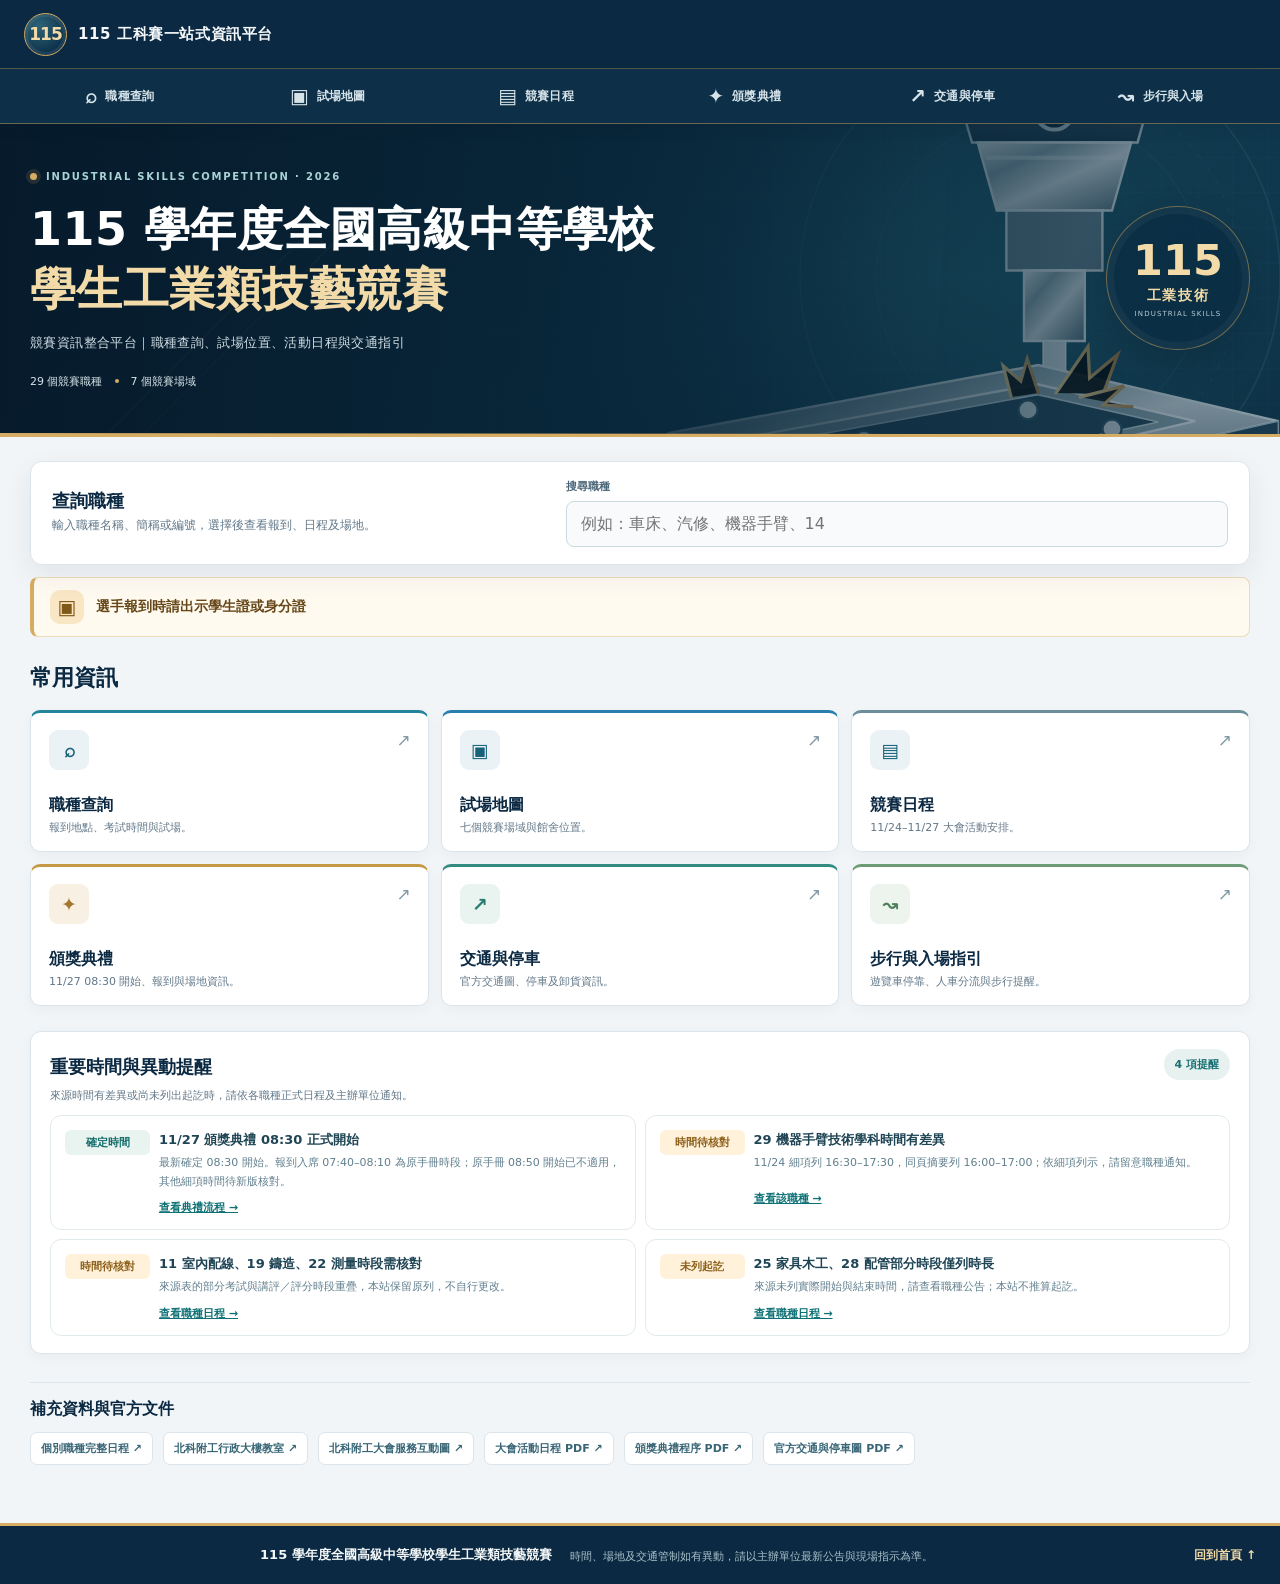
==== commit d5b9dfa9: "V13 首頁新增大會服務互動圖直達連結" ====
--- a/index.html
+++ b/index.html
@@ -89,6 +89,7 @@
       <div class="home-supplement-links">
         <a href="individual.html">個別職種完整日程 ↗</a>
         <a href="floor.html">北科附工行政大樓教室 ↗</a>
+        <a href="sixth/index.html?view=services#explorer">北科附工大會服務互動圖 ↗</a>
         <a href="assets/source/agenda.pdf" target="_blank" rel="noopener">大會活動日程 PDF ↗</a>
         <a href="assets/source/ceremony.pdf" target="_blank" rel="noopener">頒獎典禮程序 PDF ↗</a>
         <a href="assets/source/traffic.pdf" target="_blank" rel="noopener">官方交通與停車圖 PDF ↗</a>
--- a/design-v12.css
+++ b/design-v12.css
@@ -231,4 +231,31 @@
  .adaptive-site .page-hero{background:#fff!important;color:#111!important;border-bottom:1px solid #999}
  .adaptive-site .page-hero h1,.adaptive-site .page-hero p{color:#111!important}
  .adaptive-site .site-top,.adaptive-site .site-foot,.adaptive-bottom-nav,.six-switch-bar{display:none!important}
-}+}
+/* Homepage brand hero */
+.v12-home-hero{position:relative;isolation:isolate;overflow:hidden;background:#0b2942 url("assets/brand/industrial-hero.svg") center 48%/cover no-repeat;color:#fff;border-bottom:3px solid var(--v12-gold)}
+.v12-home-hero::before{content:"";position:absolute;inset:0;z-index:-1;background:linear-gradient(90deg,rgba(6,26,43,.98) 0%,rgba(8,37,56,.92) 46%,rgba(8,39,58,.4) 100%)}
+.v12-home-hero-inner{width:min(1220px,calc(100% - 48px));min-height:290px;margin:auto;padding:44px 0;display:flex;align-items:center;justify-content:space-between;gap:28px}
+.v12-home-copy{max-width:820px}
+.v12-home-kicker{display:flex;align-items:center;gap:9px;color:#a9d4d5;font-size:10px;font-weight:850;letter-spacing:.18em;margin:0 0 13px}
+.v12-home-kicker span{width:7px;height:7px;border-radius:50%;background:var(--v12-gold);box-shadow:0 0 0 4px #d5ac6222}
+.v12-home-hero h1{font-size:clamp(27px,3.8vw,46px);line-height:1.32;letter-spacing:.01em;color:#fff;margin:0 0 12px}
+.v12-home-hero h1 em{font-style:normal;color:var(--v12-gold-light)}
+.v12-home-desc{font-size:13px;color:#d0dfe5;letter-spacing:.03em;margin:0}
+.v12-home-meta{display:flex;align-items:center;gap:12px;margin-top:19px;color:#d7e5e9;font-size:11px}
+.v12-home-meta i{width:4px;height:4px;border-radius:50%;background:var(--v12-gold)}
+.v12-home-stamp{width:144px;height:144px;flex:none;border:1px solid #d5ac6280;border-radius:50%;display:flex;flex-direction:column;align-items:center;justify-content:center;background:#092a41a8;box-shadow:inset 0 0 0 7px #ffffff0a,0 12px 32px #061a2b44;color:var(--v12-gold-light)}
+.v12-home-stamp span{font-size:43px;font-weight:900;line-height:1}
+.v12-home-stamp b{font-size:14px;letter-spacing:.12em;margin-top:5px}
+.v12-home-stamp small{font-size:7px;letter-spacing:.16em;color:#b8cbd2;margin-top:5px}
+.v12-home-rule{height:1px;background:linear-gradient(90deg,var(--v12-gold),#35a7a000 72%)}
+@media(max-width:767px){
+ .v12-home-hero-inner{width:calc(100% - 32px);min-height:220px;padding:29px 0}
+ .v12-home-hero h1{font-size:clamp(24px,6.6vw,34px)}
+ .v12-home-desc{font-size:11px;max-width:280px}
+ .v12-home-stamp{width:78px;height:78px;align-self:flex-start;margin-top:15px}
+ .v12-home-stamp span{font-size:27px}
+ .v12-home-stamp b{font-size:9px}
+ .v12-home-stamp small{font-size:5px}
+ .v12-home-meta{font-size:10px;gap:8px;margin-top:13px}
+}
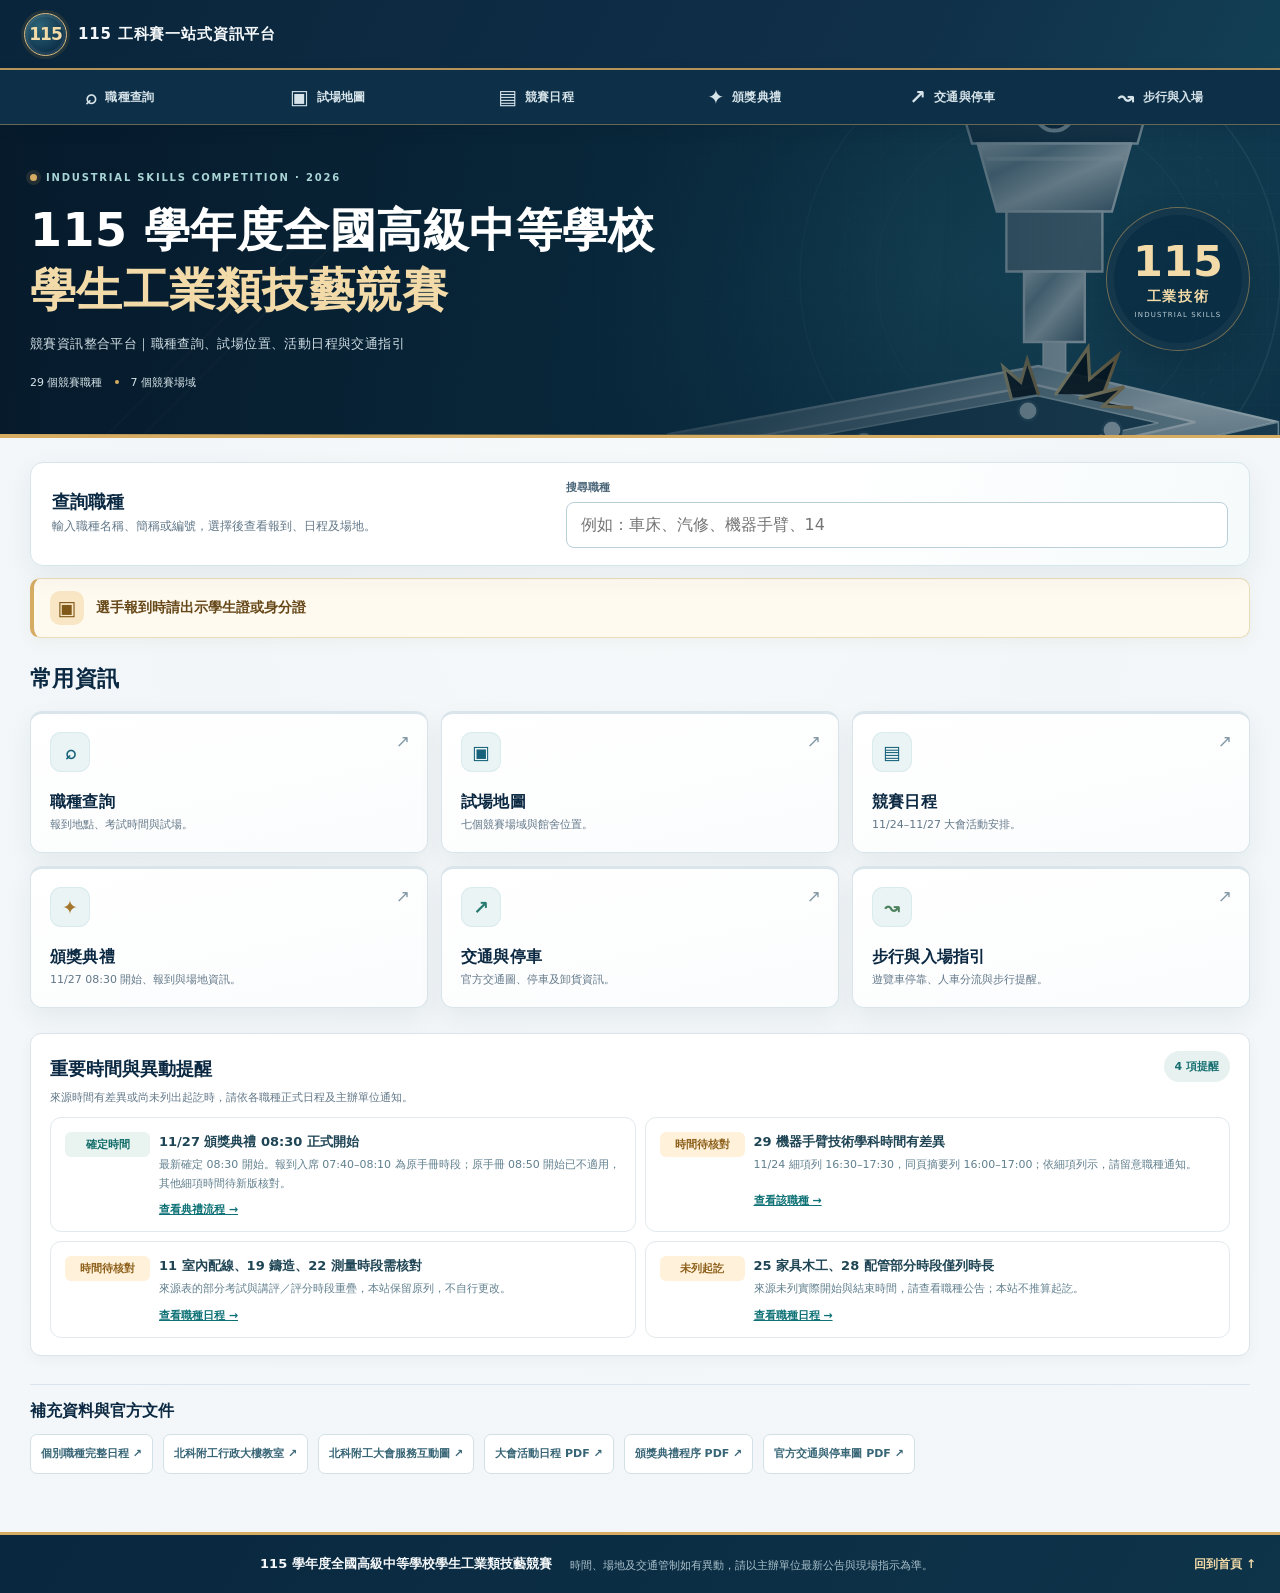
==== commit 22dee298: "V14 index.html 載入共用進階美術精修樣式" ====
--- a/index.html
+++ b/index.html
@@ -21,6 +21,7 @@
   <script defer src="portal.js"></script>
 <link rel="stylesheet" href="site-switch.css"/>
 <script defer src="site-switch.js"></script>
+<link rel="stylesheet" href="design-v14.css">
 </head>
 <body class="adaptive-site" data-page="home">
   <header class="site-top">
--- a/design-v14.css
+++ b/design-v14.css
@@ -0,0 +1,84 @@
+/* V14 — 高辨識工業科技視覺精修。此樣式後載入，保留舊版內容與功能。
+ * 色彩階層: 深海軍藍 / 科技青 / 香檳金 / 冷白卡片
+ */
+:root{
+ --v14-ink:#102d43;--v14-ink-soft:#3f5b70;--v14-accent:#087e83;
+ --v14-accent-faint:#e4f3f2;--v14-gold:#c79c4f;--v14-border:#d7e3e9;
+ --v14-shadow:0 10px 26px rgba(11,40,58,.064);
+ --v14-shadow-hover:0 15px 32px rgba(11,40,58,.12);
+}
+.adaptive-site{color:var(--v14-ink);background:radial-gradient(ellipse at top,#f8fbfc 0%,#f2f6f8 52%,#f3f7f9 100%)}
+.adaptive-site :is(a,button,summary,input,select):focus-visible{
+ outline:3px solid #d0a250!important;outline-offset:3px!important
+}
+.adaptive-site :is(button,a){-webkit-tap-highlight-color:transparent}
+.adaptive-site .site-top{border-bottom:2px solid #bb995d;background:linear-gradient(115deg,#09253b 0%,#102f49 70%,#123f54 100%)}
+.adaptive-site .logo-copy b{font-weight:900;letter-spacing:.055em}
+.adaptive-site .logo-mark{border:1px solid #dfbd80;box-shadow:inset 0 0 0 3px #ffffff13,0 0 0 3px #b48c3825}
+.adaptive-site .page-hero{border-bottom:4px solid #cba35d}
+.adaptive-site .page-hero h1{font-weight:900;line-height:1.27}
+.adaptive-site .page-hero p{font-size:13px;line-height:1.9;max-width:760px}
+.adaptive-site .hero-meta span{border-color:#b1c9cd45;background:#09293a6b;backdrop-filter:blur(5px)}
+.adaptive-site .section-label,.adaptive-site .mini-label{letter-spacing:.11em;font-weight:900}
+.adaptive-site :is(.section-intro h2,.section-heading h2,.portal-title h2){font-weight:900;letter-spacing:.015em}
+.adaptive-site .portal-access .entrance-grid{gap:13px}
+.adaptive-site .portal-access .entrance-card{
+ border-radius:12px!important;border-color:#d9e5eb;
+ padding:18px 19px!important;box-shadow:var(--v14-shadow)!important;
+ background:linear-gradient(168deg,#fff,#fbfcfd)!important;
+ transition:transform .16s ease,border-color .16s ease,box-shadow .16s ease;
+}
+.adaptive-site .portal-access .entrance-card:hover,.adaptive-site .portal-access .entrance-card:focus-visible{
+ transform:translateY(-3px);box-shadow:var(--v14-shadow-hover)!important;
+ border-color:#91bec4!important
+}
+.adaptive-site .portal-access .entrance-card .entrance-icon{
+ border-radius:11px;background:#eaf4f5;box-shadow:inset 0 0 0 1px #b7d8da55
+}
+.adaptive-site .portal-access .entrance-card h3{font-weight:900;letter-spacing:.012em}
+.adaptive-site .portal-access .entrance-card p{line-height:1.7}
+.adaptive-site .search-hero{
+ box-shadow:var(--v14-shadow)!important;border-color:#d7e6ec!important;
+ border-radius:13px!important;background:linear-gradient(110deg,#fff 0%,#fff 65%,#f5fafb 100%)!important
+}
+.adaptive-site .search-hero h2{font-weight:900}
+.adaptive-site .search-pane input{border:1px solid #b9d0da;background:#fff!important}
+.adaptive-site .search-pane input:focus{border-color:var(--v14-accent)!important;box-shadow:0 0 0 4px #2b989119!important}
+.adaptive-site .checkin-id-notice{border-radius:10px!important;box-shadow:0 4px 15px #684d1e0c!important}
+.adaptive-site :is(.skill-list-panel,.skill-detail,.venue-map-area,.venue-program-panel,.agenda-card,.aside-card,.ind-timeline-panel,.transport-detail,.map-frame){
+ border-color:#d8e4eb!important;box-shadow:var(--v14-shadow)!important
+}
+.adaptive-site :is(.skill-detail h2,.venue-map-header h2,.aside-card h3){font-weight:900}
+.adaptive-site :is(.venue-tabs button,.day-tabs button,.transport-nav button,.filter-tabs button){
+ min-height:44px;transition:border-color .15s,background-color .15s,box-shadow .15s
+}
+.adaptive-site :is(.venue-tabs button,.day-tabs button,.transport-nav button):hover{border-color:#6caaaa}
+.adaptive-site .service-item:focus-visible{outline:3px solid #d0a250;outline-offset:2px}
+.adaptive-site .site-foot{background:linear-gradient(120deg,#09273e,#0e344a)}
+.adaptive-site .home-supplement-links a{
+ min-height:40px;display:inline-flex;align-items:center;line-height:1.5;
+ border-color:#d2e1e6!important;transition:background-color .15s,border-color .15s
+}
+.adaptive-site .home-supplement-links a:hover{background:#eaf6f4!important;border-color:#8fc7c3!important}
+.adaptive-bottom-nav a{font-weight:800}
+@media(max-width:767px){
+ .adaptive-site .page-hero p{font-size:12px;line-height:1.7}
+ .adaptive-site .portal-access .entrance-grid{gap:9px}
+ .adaptive-site .portal-access .entrance-card{padding:13px!important}
+ .adaptive-site .portal-access .entrance-card h3{font-size:14px}
+ .adaptive-site .portal-access .entrance-card p{font-size:11px}
+ .adaptive-site .section-body,.adaptive-site .skill-directory,.adaptive-site .venue-directory,
+ .adaptive-site .individual-main,.adaptive-site .floor-workspace{width:calc(100% - 28px)}
+ .adaptive-site .site-foot{padding-bottom:calc(75px + env(safe-area-inset-bottom,0px))}
+}
+@media(max-width:350px){
+ .adaptive-site .portal-access .entrance-grid{grid-template-columns:1fr}
+ .adaptive-site .portal-access .entrance-card{min-height:100px!important}
+}
+@media(prefers-reduced-motion:reduce){
+ .adaptive-site :is(a,button){transition:none!important}
+}
+@media print{
+ .adaptive-site{background:#fff!important}
+ .adaptive-site :is(.entrance-card,.search-hero,.venue-map-area,.skill-detail){box-shadow:none!important}
+}
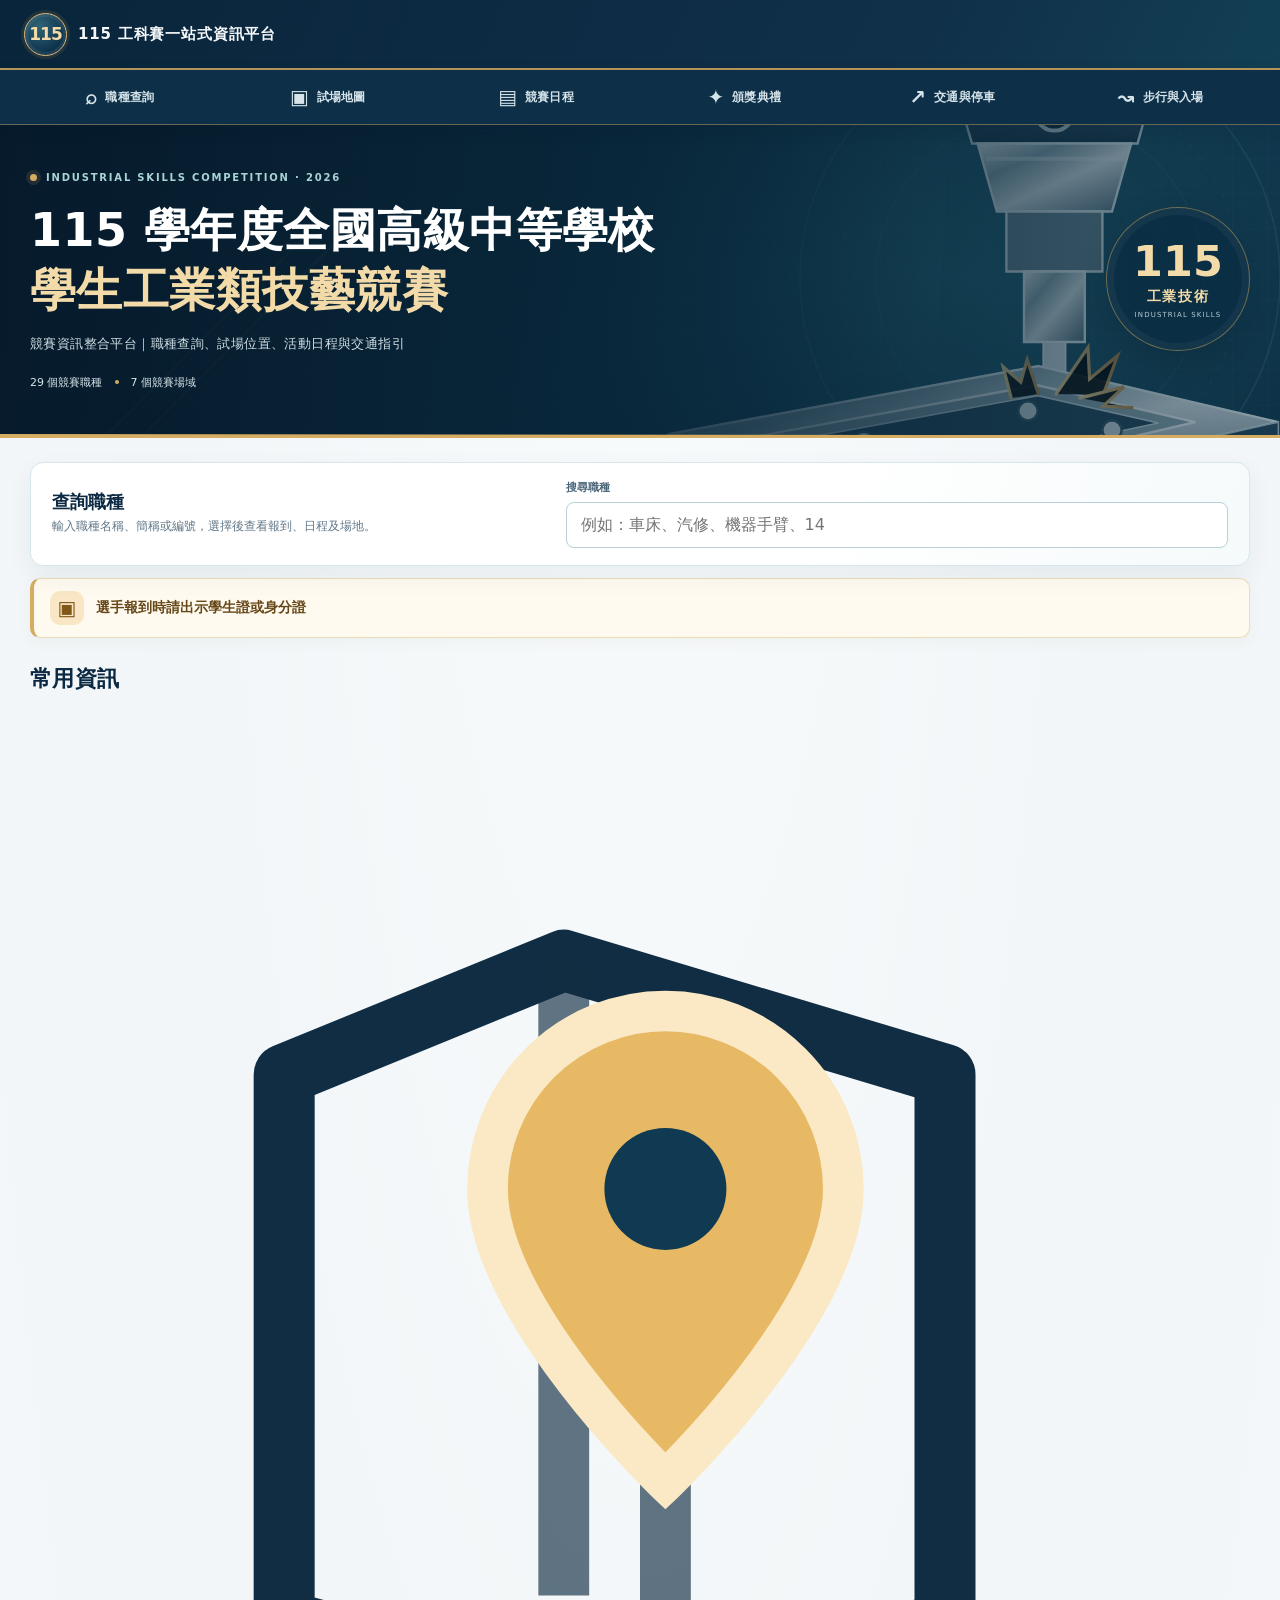
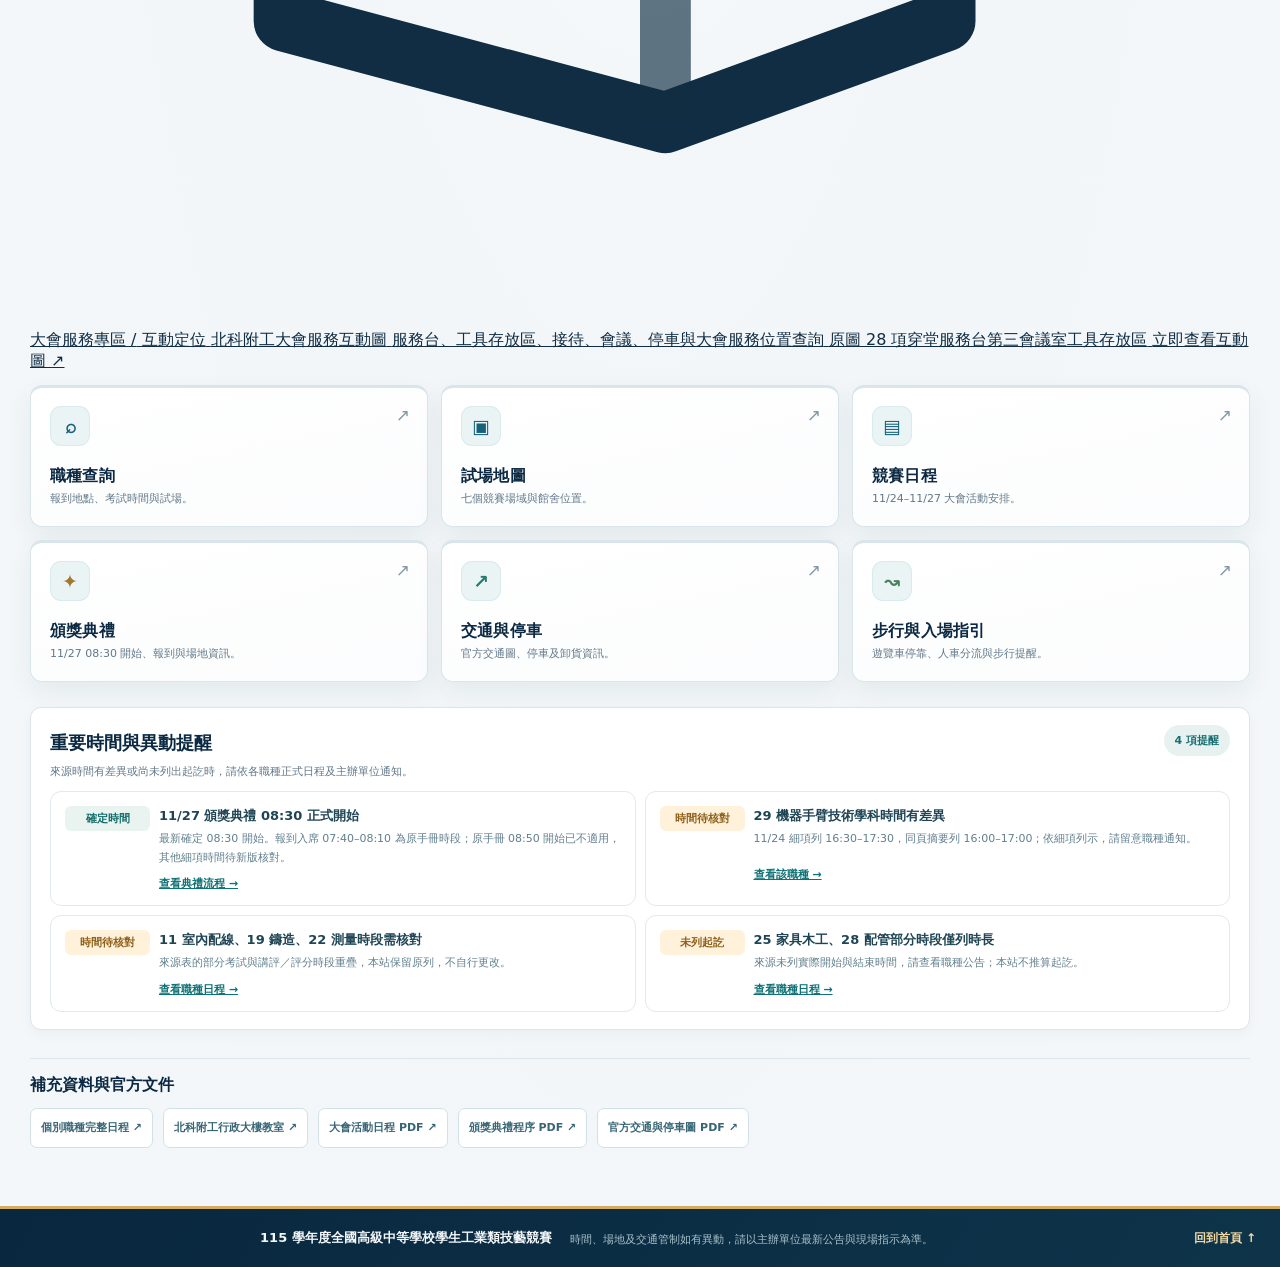
==== commit 177f87e4: "首頁常用資訊新增全寬大會服務互動圖獨立主卡片，移除補充文件重複連結" ====
--- a/index.html
+++ b/index.html
@@ -67,6 +67,28 @@
 
     <section class="wrap portal-access" id="entrances" aria-labelledby="entrance-title">
       <div class="portal-title"><div><h2 id="entrance-title">常用資訊</h2></div></div>
+      <a class="v14-home-service-feature" href="sixth/index.html?view=services#explorer" aria-label="開啟北科附工大會服務互動圖，查詢原圖 28 項服務、穿堂服務台及第三會議室工具存放區">
+        <span class="v14-feature-icon" aria-hidden="true">
+          <svg viewBox="0 0 48 48" fill="none" xmlns="http://www.w3.org/2000/svg">
+            <path d="M10 14.5L21 10L36 14.5V36L25 40L10 36V14.5Z" stroke="currentColor" stroke-width="2.4" stroke-linejoin="round"/>
+            <path d="M21 10V35M25 40V19" stroke="currentColor" stroke-width="2" opacity=".65"/>
+            <path d="M32 19C32 23.8 25 30.5 25 30.5S18 23.8 18 19a7 7 0 1 1 14 0Z" fill="#E7B965" stroke="#FAE9C4" stroke-width="1.6"/>
+            <circle cx="25" cy="19" r="2.4" fill="#103A52"/>
+          </svg>
+        </span>
+        <span class="v14-feature-main">
+          <span class="v14-feature-kicker">大會服務專區 <span aria-hidden="true">/</span> 互動定位</span>
+          <span class="v14-feature-title">北科附工大會服務互動圖</span>
+          <span class="v14-feature-description">服務台、工具存放區、接待、會議、停車與大會服務位置查詢</span>
+          <span class="v14-feature-highlights" aria-label="服務內容">
+            <span>原圖 28 項</span><span>穿堂服務台</span><span>第三會議室工具存放區</span>
+          </span>
+        </span>
+        <span class="v14-feature-action" aria-hidden="true">
+          <span>立即查看互動圖</span>
+          <span class="v14-feature-arrow">↗</span>
+        </span>
+      </a>
       <div class="entrance-grid">
         <a class="entrance-card accent-one" href="skills.html"><span class="entrance-icon">⌕</span><div class="entrance-body"><h3>職種查詢</h3><p>報到地點、考試時間與試場。</p></div><span class="entrance-arrow" aria-hidden="true">↗</span></a>
         <a class="entrance-card accent-two" href="venues.html"><span class="entrance-icon">▣</span><div class="entrance-body"><h3>試場地圖</h3><p>七個競賽場域與館舍位置。</p></div><span class="entrance-arrow" aria-hidden="true">↗</span></a>
@@ -90,7 +112,6 @@
       <div class="home-supplement-links">
         <a href="individual.html">個別職種完整日程 ↗</a>
         <a href="floor.html">北科附工行政大樓教室 ↗</a>
-        <a href="sixth/index.html?view=services#explorer">北科附工大會服務互動圖 ↗</a>
         <a href="assets/source/agenda.pdf" target="_blank" rel="noopener">大會活動日程 PDF ↗</a>
         <a href="assets/source/ceremony.pdf" target="_blank" rel="noopener">頒獎典禮程序 PDF ↗</a>
         <a href="assets/source/traffic.pdf" target="_blank" rel="noopener">官方交通與停車圖 PDF ↗</a>
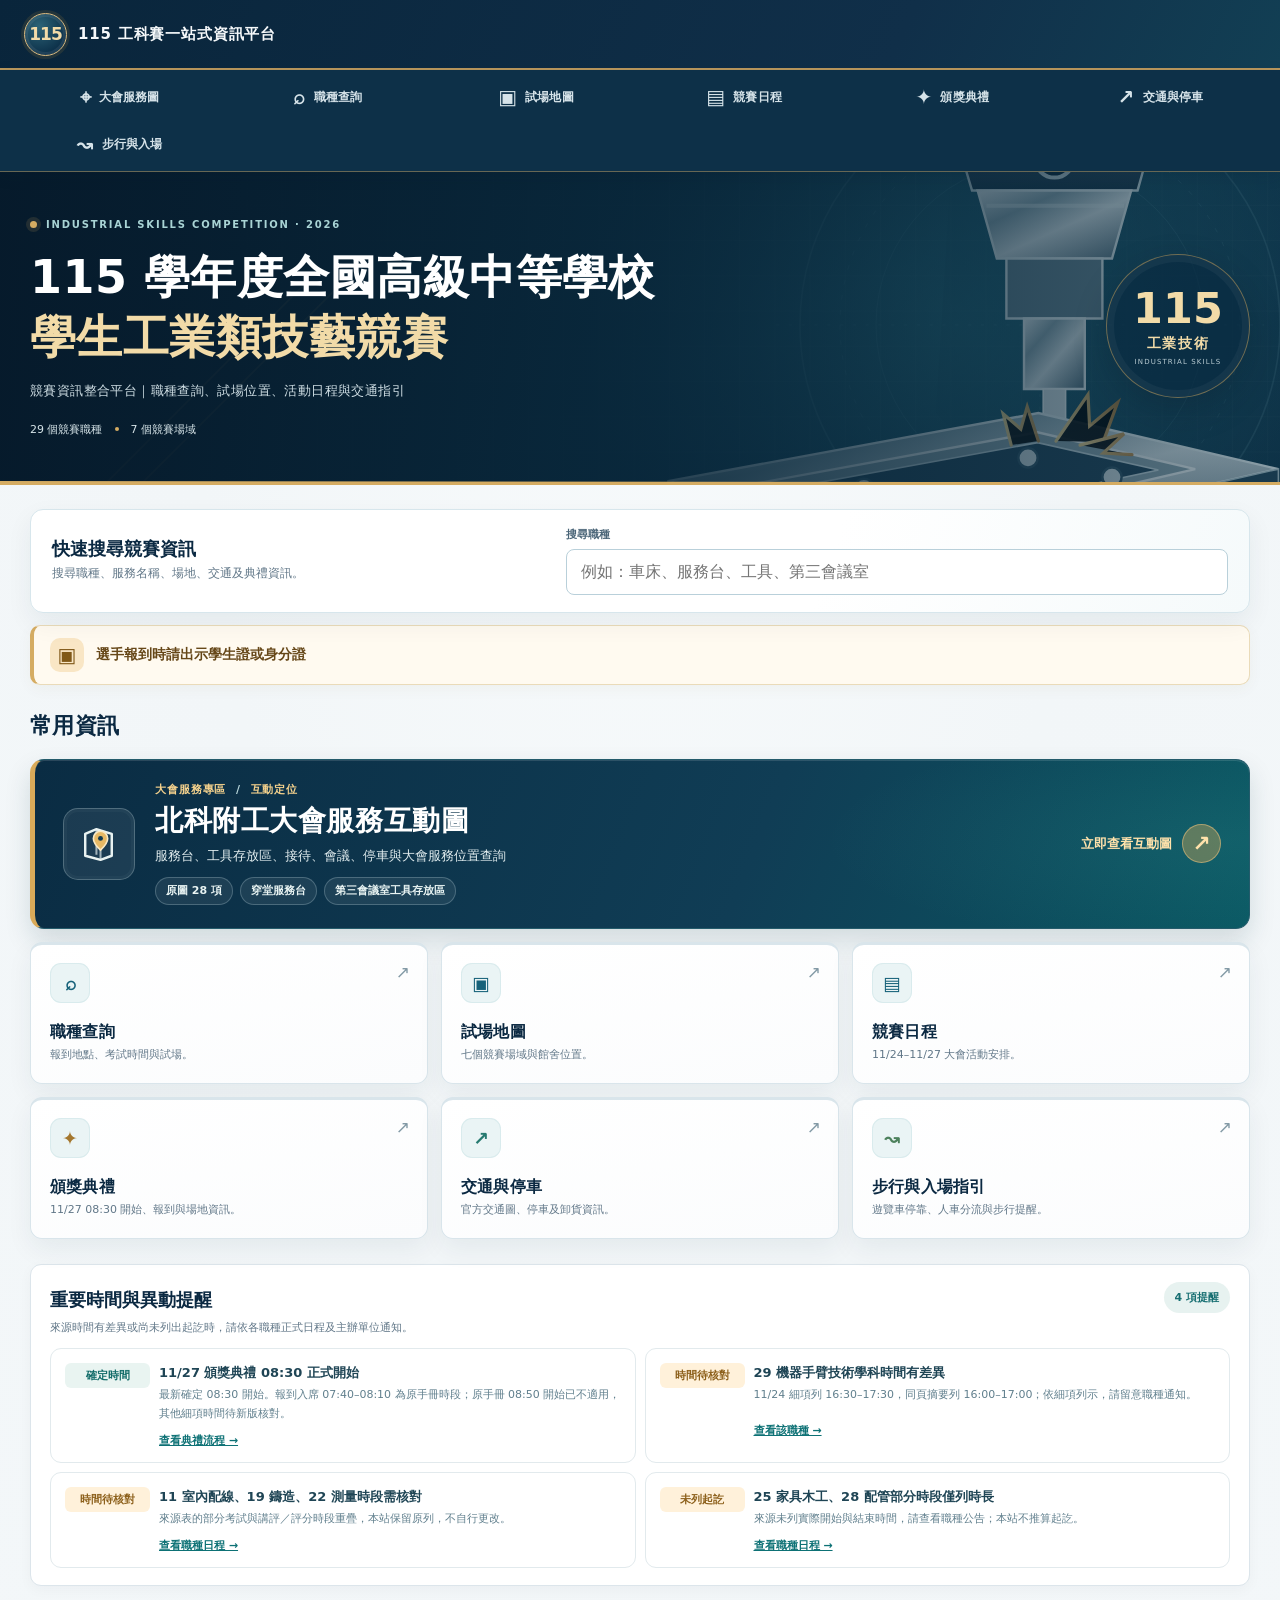
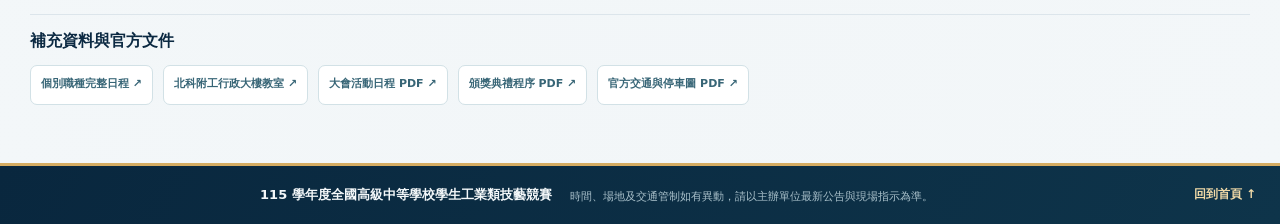
==== commit 642cb3f0: "V15 使用者導向入口與日程資訊優化 index.html" ====
--- a/index.html
+++ b/index.html
@@ -18,6 +18,9 @@
   <script defer src="skill-search.js"></script>
   <script defer src="individual-timeline-data.js"></script>
   <script defer src="notice-data.js"></script>
+  <script defer src="sixth/data.js"></script>
+  <script defer src="sixth/v12-map-patch.js"></script>
+  <script defer src="event-data.js"></script>
   <script defer src="portal.js"></script>
 <link rel="stylesheet" href="site-switch.css"/>
 <script defer src="site-switch.js"></script>
@@ -46,15 +49,16 @@
       <div class="v12-home-rule" aria-hidden="true"></div>
     </section>
 
+    <section class="wrap v15-today" id="v15Today" aria-label="今日與次日大會日程"></section>
     <section class="wrap portal-search portal-search-first" aria-label="職種搜尋">
       <div class="search-hero">
         <div>
-          <h2>查詢職種</h2>
-          <p>輸入職種名稱、簡稱或編號，選擇後查看報到、日程及場地。</p>
+          <h2>快速搜尋競賽資訊</h2>
+          <p>搜尋職種、服務名稱、場地、交通及典禮資訊。</p>
         </div>
         <div class="search-pane">
           <label for="quickSkillSearch">搜尋職種</label>
-          <input id="quickSkillSearch" type="search" autocomplete="off" placeholder="例如：車床、汽修、機器手臂、14">
+          <input id="quickSkillSearch" type="search" autocomplete="off" placeholder="例如：車床、服務台、工具、第三會議室">
           <div id="quickSkillResults" class="search-result" aria-live="polite"></div>
         </div>
       </div>
--- a/design-v14.css
+++ b/design-v14.css
@@ -82,3 +82,104 @@
  .adaptive-site{background:#fff!important}
  .adaptive-site :is(.entrance-card,.search-hero,.venue-map-area,.skill-detail){box-shadow:none!important}
 }
+
+/* V14.3 | 首頁全寬大會服務互動圖首要入口。
+ * 原六項入口、全站六功能導覽均維持不變；僅首頁增加獨立大型選項。
+ */
+.adaptive-site .portal-access .v14-home-service-feature{
+ position:relative;isolation:isolate;display:grid;grid-template-columns:72px minmax(0,1fr) auto;
+ align-items:center;gap:20px;width:100%;min-width:0;
+ padding:23px 28px;margin-top:14px;margin-bottom:13px;
+ border:1px solid #245b6b;border-left:5px solid #d9aa59;border-radius:14px;
+ color:#fff;text-decoration:none;
+ background:linear-gradient(112deg,#0a2c43 0%,#103d55 59%,#0a5863 100%);
+ box-shadow:0 12px 26px #0d344525, inset 0 1px 0 #ffffff20;
+ transition:border-color .18s,box-shadow .18s,transform .18s;
+ overflow:hidden;
+}
+.adaptive-site .portal-access .v14-home-service-feature::before{
+ content:"";position:absolute;inset:-20% -4% 0 auto;width:40%;pointer-events:none;z-index:-1;
+ background:radial-gradient(ellipse at 84% 56%,#55c0b41a,transparent 69%);
+}
+.adaptive-site .portal-access .v14-home-service-feature:hover{
+ transform:translateY(-3px);border-color:#d2b470;
+ box-shadow:0 17px 34px #0d344539,inset 0 1px 0 #ffffff2b;
+}
+.adaptive-site .portal-access .v14-home-service-feature:focus-visible{
+ outline:3px solid #dfb567!important;outline-offset:4px!important;
+}
+.adaptive-site .v14-home-service-feature .v14-feature-icon{
+ width:72px;height:72px;display:grid;place-items:center;flex:none;
+ color:#e8f2f1;background:#ffffff12;border:1px solid #d0e4e64a;border-radius:15px;
+ box-shadow:inset 0 0 0 3px #ffffff08;
+}
+.adaptive-site .v14-home-service-feature .v14-feature-icon svg{width:49px;height:49px}
+.adaptive-site .v14-home-service-feature .v14-feature-main{min-width:0;display:flex;flex-direction:column;gap:5px}
+.adaptive-site .v14-home-service-feature .v14-feature-kicker{
+ color:#f5d28d;font-size:11px;font-weight:900;letter-spacing:.08em;line-height:1.35;
+}
+.adaptive-site .v14-home-service-feature .v14-feature-kicker span{padding-inline:5px;color:#b7d6da}
+.adaptive-site .v14-home-service-feature .v14-feature-title{
+ font-size:clamp(20px,2.2vw,29px);font-weight:900;letter-spacing:.02em;line-height:1.3;color:#fff;
+}
+.adaptive-site .v14-home-service-feature .v14-feature-description{
+ color:#e3eef0;font-size:13px;font-weight:550;line-height:1.65;overflow-wrap:anywhere;
+}
+.adaptive-site .v14-home-service-feature .v14-feature-highlights{
+ display:flex;gap:7px;align-items:center;flex-wrap:wrap;margin-top:6px;
+}
+.adaptive-site .v14-home-service-feature .v14-feature-highlights span{
+ padding:5px 10px;border-radius:999px;background:#ffffff12;border:1px solid #d7edf03d;
+ color:#e9f4f3;font-size:11px;font-weight:750;line-height:1.4;
+}
+.adaptive-site .v14-home-service-feature .v14-feature-action{
+ display:flex;align-items:center;gap:10px;color:#ffe2ab;font-size:13px;font-weight:900;
+ white-space:nowrap;padding-left:8px;
+}
+.adaptive-site .v14-home-service-feature .v14-feature-arrow{
+ width:39px;height:39px;display:grid;place-items:center;border-radius:50%;
+ border:1px solid #e2bd7d96;background:#dfad5460;font-size:22px;line-height:1;
+}
+@media(max-width:950px){
+ .adaptive-site .portal-access .v14-home-service-feature{
+  grid-template-columns:60px minmax(0,1fr);gap:15px;padding:19px 21px;
+ }
+ .adaptive-site .v14-home-service-feature .v14-feature-icon{width:60px;height:60px}
+ .adaptive-site .v14-home-service-feature .v14-feature-icon svg{width:42px;height:42px}
+ .adaptive-site .v14-home-service-feature .v14-feature-action{grid-column:2;padding:4px 0 0;justify-content:flex-start}
+}
+@media(max-width:767px){
+ .adaptive-site .portal-access .v14-home-service-feature{
+  grid-template-columns:49px minmax(0,1fr);gap:10px;
+  padding:15px 13px;margin-top:12px;margin-bottom:11px;border-radius:12px;
+ }
+ .adaptive-site .v14-home-service-feature .v14-feature-icon{
+  width:49px;height:49px;border-radius:10px;
+ }
+ .adaptive-site .v14-home-service-feature .v14-feature-icon svg{width:34px;height:34px}
+ .adaptive-site .v14-home-service-feature .v14-feature-kicker{font-size:10px}
+ .adaptive-site .v14-home-service-feature .v14-feature-title{font-size:clamp(17px,5vw,21px)}
+ .adaptive-site .v14-home-service-feature .v14-feature-description{font-size:11px;line-height:1.55}
+ .adaptive-site .v14-home-service-feature .v14-feature-highlights{gap:5px;margin-top:4px}
+ .adaptive-site .v14-home-service-feature .v14-feature-highlights span{font-size:10px;padding:4px 7px}
+ .adaptive-site .v14-home-service-feature .v14-feature-action{font-size:12px;gap:8px}
+ .adaptive-site .v14-home-service-feature .v14-feature-arrow{width:30px;height:30px;font-size:18px}
+}
+@media(max-width:350px){
+ .adaptive-site .portal-access .v14-home-service-feature{grid-template-columns:1fr}
+ .adaptive-site .v14-home-service-feature .v14-feature-icon{width:45px;height:45px}
+ .adaptive-site .v14-home-service-feature .v14-feature-action{grid-column:1}
+}
+@media(prefers-reduced-motion:reduce){
+ .adaptive-site .portal-access .v14-home-service-feature{transition:none!important}
+ .adaptive-site .portal-access .v14-home-service-feature:hover{transform:none}
+}
+@media print{
+ .adaptive-site .portal-access .v14-home-service-feature{
+  box-shadow:none!important;background:#fff!important;color:#17384b!important;
+  border:2px solid #537988!important;
+ }
+ .adaptive-site .v14-home-service-feature :is(.v14-feature-title,.v14-feature-description,.v14-feature-kicker,.v14-feature-highlights span,.v14-feature-action){
+  color:#17384b!important;
+ }
+}
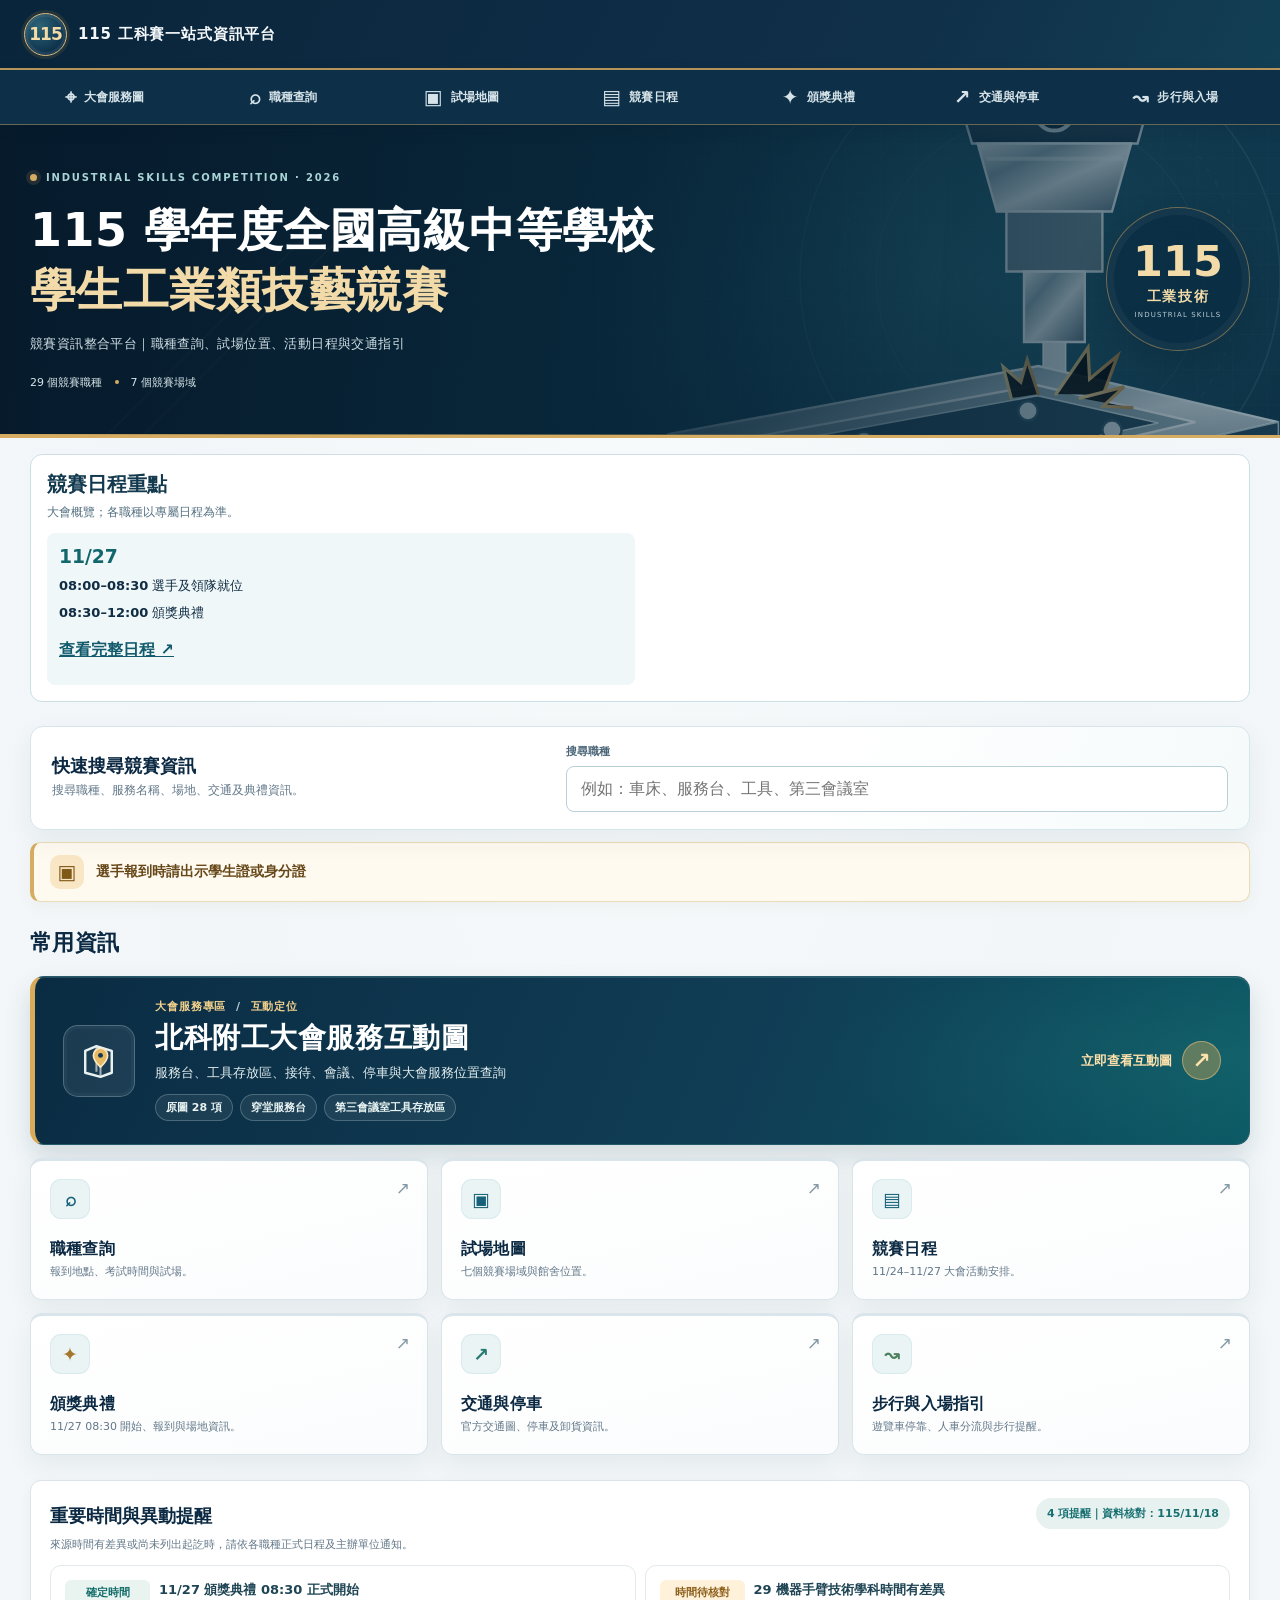
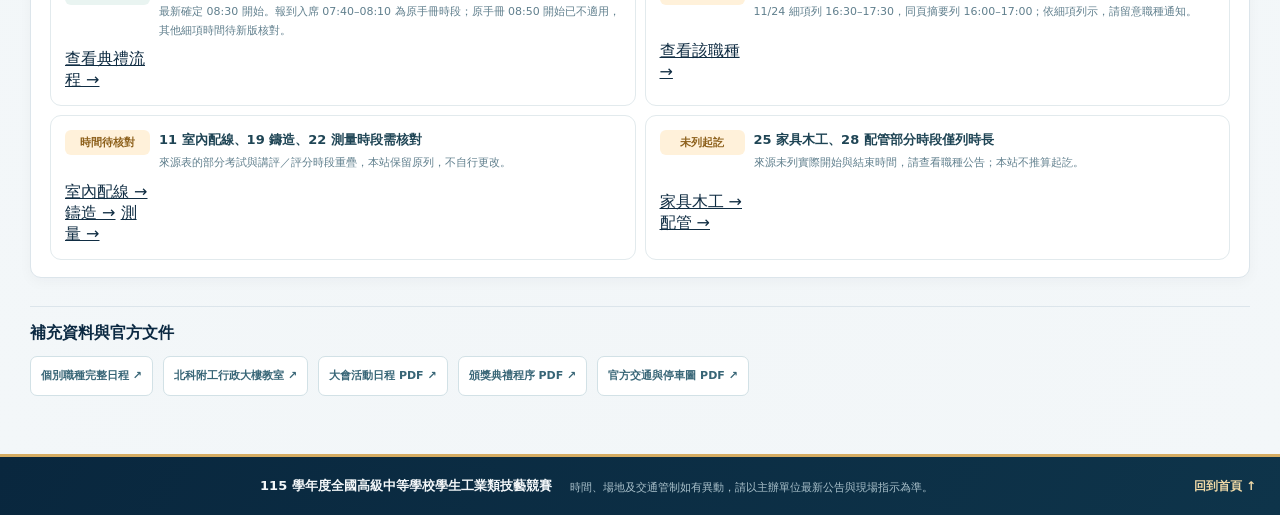
==== commit d01b70b9: "V15.1 載入共用日期工具與當日行程入口" ====
--- a/index.html
+++ b/index.html
@@ -21,7 +21,7 @@
   <script defer src="sixth/data.js"></script>
   <script defer src="sixth/v12-map-patch.js"></script>
   <script defer src="event-data.js"></script>
-  <script defer src="portal.js"></script>
+  <script defer src="competition-date.js"></script><script defer src="portal.js"></script>
 <link rel="stylesheet" href="site-switch.css"/>
 <script defer src="site-switch.js"></script>
 <link rel="stylesheet" href="design-v14.css">
--- a/site-switch.css
+++ b/site-switch.css
@@ -1,7 +1,7 @@
 /* 六入口自由切換：桌機完整導覽 + 手機五鍵快捷及六項展開面板 */
 .site-top .top-nav,.site-top .mobile-menu,.site-top .mobile-nav{display:none!important}
 .six-switch-bar{position:sticky;top:0;z-index:85;background:#12374a;border-bottom:1px solid #2d5967;box-shadow:0 5px 18px rgba(13,39,56,.12)}
-.six-switch-inner{max-width:1320px;margin:auto;display:grid;grid-template-columns:repeat(6,minmax(0,1fr));gap:6px;padding:8px 18px}
+.six-switch-inner{max-width:1320px;margin:auto;display:grid;grid-template-columns:repeat(7,minmax(0,1fr));gap:6px;padding:8px 18px}
 .six-switch-tab{display:flex;gap:8px;min-height:44px;align-items:center;justify-content:center;text-align:center;padding:7px 6px;color:#deecf1;text-decoration:none;font-size:13px;font-weight:750;border:1px solid transparent;border-radius:9px;white-space:nowrap}
 .six-switch-tab:hover,.six-switch-tab:focus-visible{background:#24536a;color:#fff}
 .six-switch-tab.is-current{background:#e7f5f2;border-color:#b3dedb;color:#0a535d}
@@ -35,4 +35,5 @@
 }
 @media(max-width:350px){.adaptive-bottom-nav .six-switch-bottom-link,.adaptive-bottom-nav .six-switch-all{font-size:10px}.adaptive-bottom-nav .six-switch-bottom-icon{font-size:19px}.six-switch-grid-link{font-size:12px}}
 @media(prefers-reduced-motion:reduce){.six-switch-bar *,.six-switch-overlay *{animation:none!important;transition:none!important}}
-@media print{.six-switch-bar,.six-switch-overlay,.adaptive-bottom-nav .six-switch-all{display:none!important}.six-switch-open{overflow:visible!important}}+@media print{.six-switch-bar,.six-switch-overlay,.adaptive-bottom-nav .six-switch-all{display:none!important}.six-switch-open{overflow:visible!important}}
+@media(min-width:768px) and (max-width:1000px){.six-switch-tab{white-space:normal;font-size:12px;gap:4px}.six-switch-inner{padding-inline:8px}}
--- a/design-v14.css
+++ b/design-v14.css
@@ -183,3 +183,6 @@
   color:#17384b!important;
  }
 }
+
+/* V15 competition-period priorities */
+.v15-today{margin-top:16px;padding:16px;background:#fff;border:1px solid #cbdfe5;border-radius:12px}.v15-today:empty{display:none}.v15-today h2{margin:0;color:#12394e;font-size:20px}.v15-today>p{font-size:12px;color:#536f80;margin:5px 0 10px}.v15-day-grid{display:grid;grid-template-columns:repeat(2,minmax(0,1fr));gap:10px}.v15-day-grid article{padding:12px;background:#f0f7f8;border-radius:8px}.v15-day-grid h3{margin:0 0 6px;color:#12676c}.v15-day-grid p{margin:4px 0;font-size:13px}.v15-day-grid a,.v15-role-links a{display:inline-flex;align-items:center;min-height:44px;font-weight:800;color:#125b6d}.v15-role-links{display:flex;flex-wrap:wrap;gap:8px;margin:12px 0}.v15-role-links a{padding:6px 12px;border:1px solid #b8d0d7;border-radius:8px;background:#fff;text-decoration:none}.v15-legacy-time small{display:block;font-size:10px;color:#6e7278}.v15-legacy-time .agenda-time,.ceremony-row .v15-legacy-time{color:#677680}.v15-confirmed-time{font-weight:900;color:#0b7776!important}@media(max-width:520px){.v15-day-grid{grid-template-columns:1fr}.v15-today{padding:12px}.v15-day-grid article{padding:10px}}
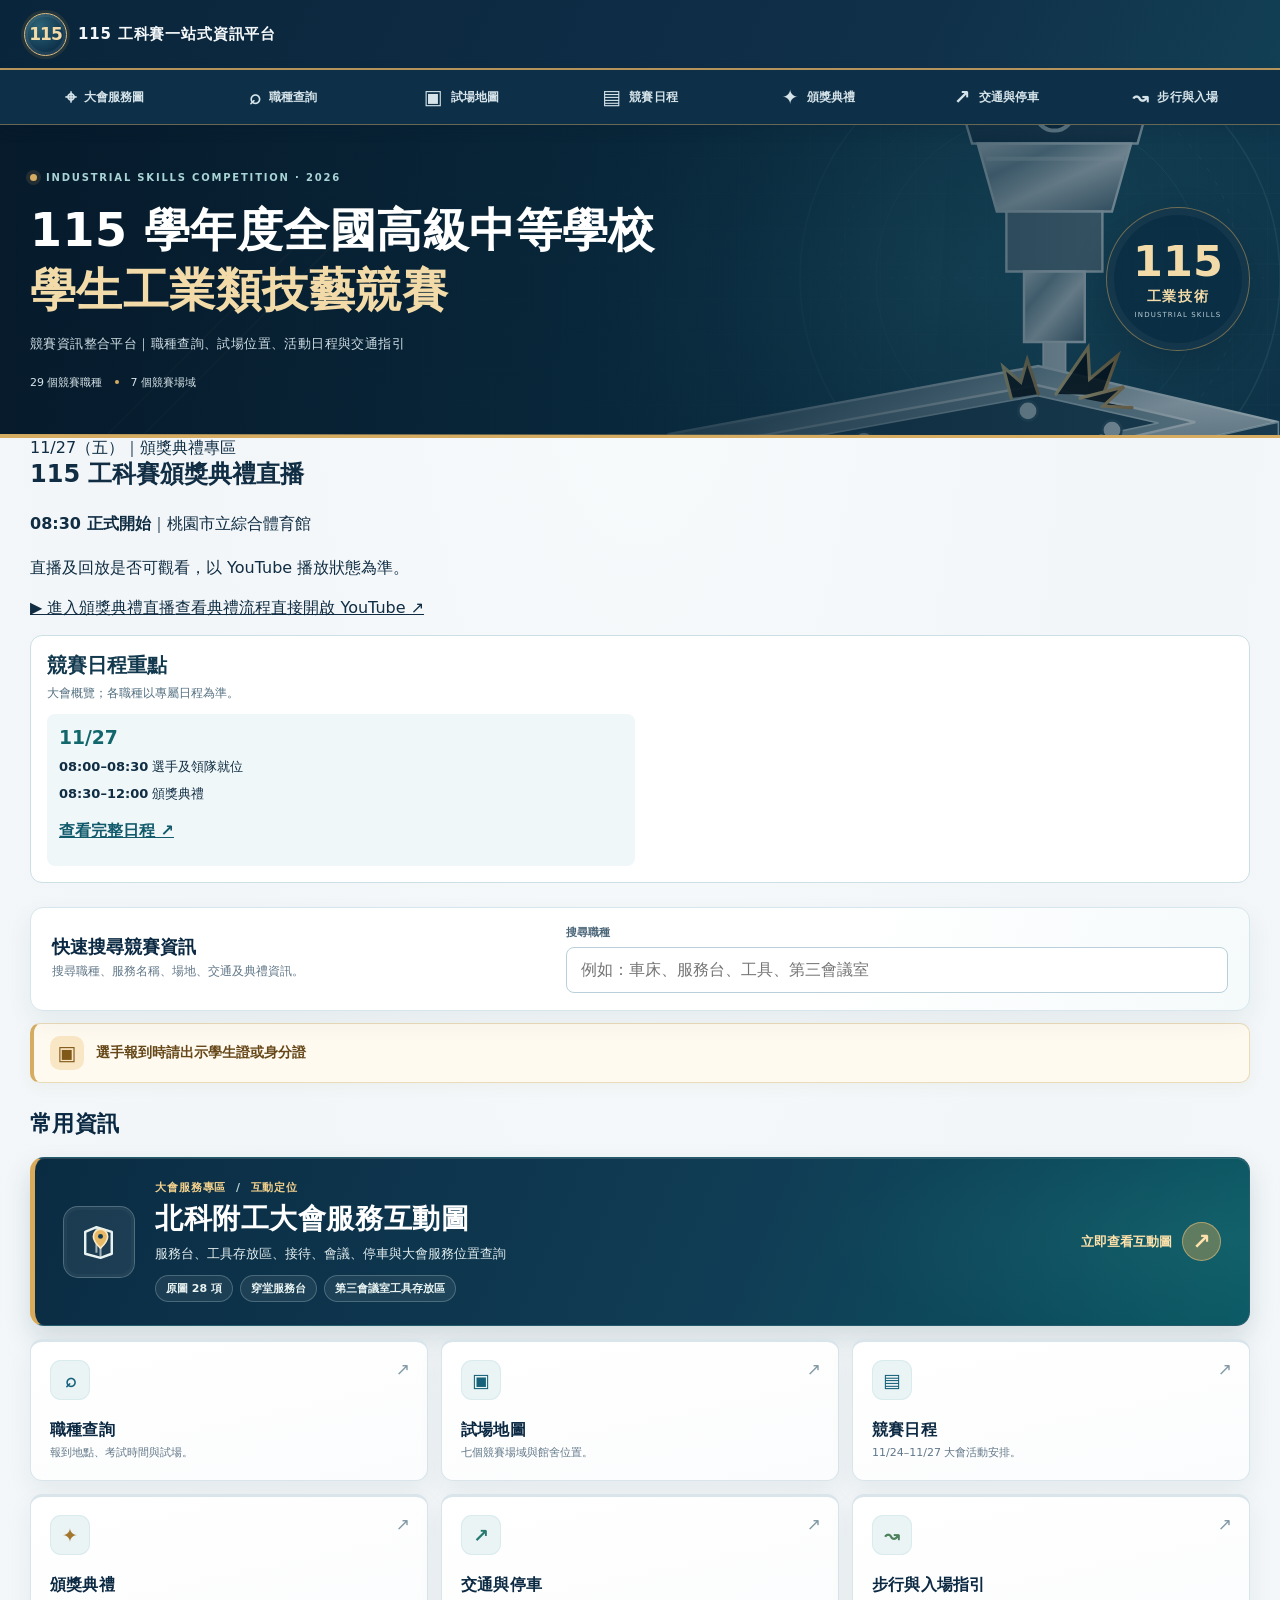
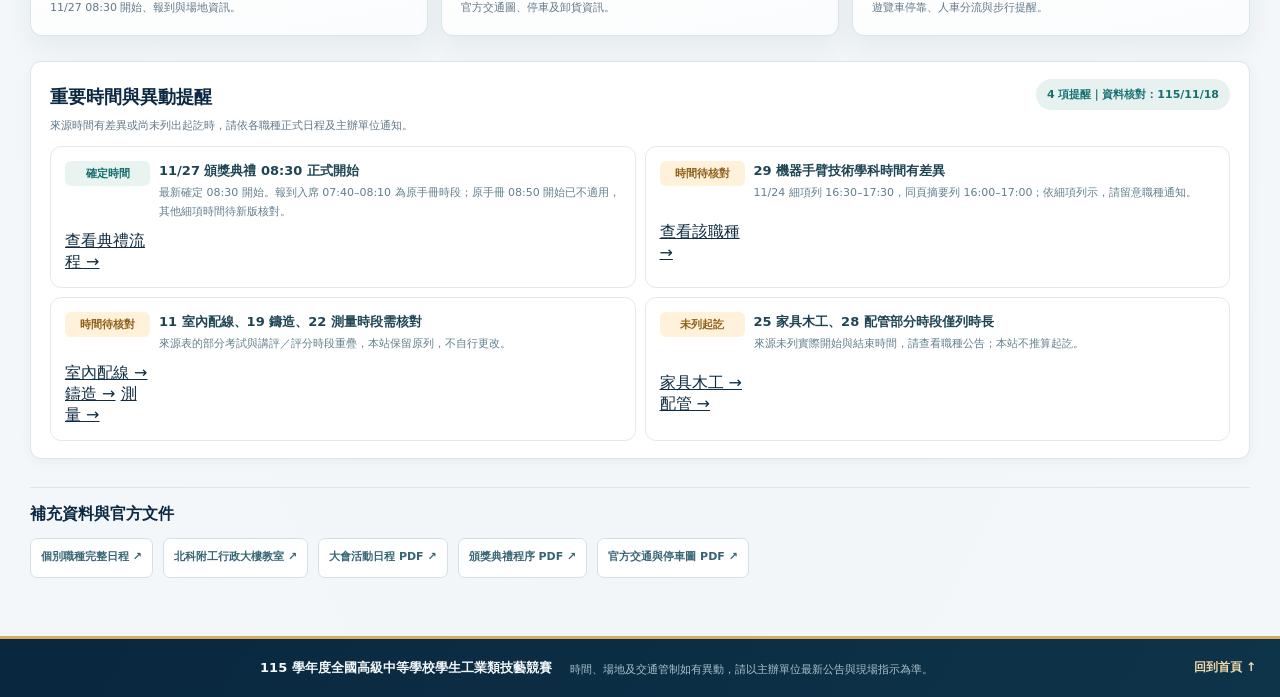
==== commit eb71e3ef: "V15.2 頒獎典禮直播與直接入口 index.html" ====
--- a/index.html
+++ b/index.html
@@ -49,6 +49,10 @@
       <div class="v12-home-rule" aria-hidden="true"></div>
     </section>
 
+    <section class="wrap v152-ceremony-feature" aria-labelledby="ceremonyFeatureTitle">
+      <div class="v152-ceremony-copy"><span class="v152-kicker">11/27（五）｜頒獎典禮專區</span><h2 id="ceremonyFeatureTitle">115 工科賽頒獎典禮直播</h2><p><strong>08:30 正式開始</strong>｜桃園市立綜合體育館</p><p class="v152-note">直播及回放是否可觀看，以 YouTube 播放狀態為準。</p></div>
+      <div class="v152-actions"><a class="v152-primary" href="ceremony.html#ceremony-live">▶ 進入頒獎典禮直播</a><a class="v152-secondary" href="ceremony.html#ceremony-program">查看典禮流程</a><a class="v152-secondary" href="https://www.youtube.com/live/bteZbaJu5TI" target="_blank" rel="noopener noreferrer">直接開啟 YouTube ↗</a></div>
+    </section>
     <section class="wrap v15-today" id="v15Today" aria-label="今日與次日大會日程"></section>
     <section class="wrap portal-search portal-search-first" aria-label="職種搜尋">
       <div class="search-hero">
@@ -97,7 +101,7 @@
         <a class="entrance-card accent-one" href="skills.html"><span class="entrance-icon">⌕</span><div class="entrance-body"><h3>職種查詢</h3><p>報到地點、考試時間與試場。</p></div><span class="entrance-arrow" aria-hidden="true">↗</span></a>
         <a class="entrance-card accent-two" href="venues.html"><span class="entrance-icon">▣</span><div class="entrance-body"><h3>試場地圖</h3><p>七個競賽場域與館舍位置。</p></div><span class="entrance-arrow" aria-hidden="true">↗</span></a>
         <a class="entrance-card accent-three" href="agenda.html"><span class="entrance-icon">▤</span><div class="entrance-body"><h3>競賽日程</h3><p>11/24–11/27 大會活動安排。</p></div><span class="entrance-arrow" aria-hidden="true">↗</span></a>
-        <a class="entrance-card accent-four" href="ceremony.html"><span class="entrance-icon">✦</span><div class="entrance-body"><h3>頒獎典禮</h3><p>11/27 08:30 開始、報到與場地資訊。</p></div><span class="entrance-arrow" aria-hidden="true">↗</span></a>
+        <a class="entrance-card accent-four" href="ceremony.html#ceremony-live"><span class="entrance-icon">✦</span><div class="entrance-body"><h3>頒獎典禮</h3><p>11/27 08:30 開始、報到與場地資訊。</p></div><span class="entrance-arrow" aria-hidden="true">↗</span></a>
         <a class="entrance-card accent-five" href="transport.html?route=overview"><span class="entrance-icon">↗</span><div class="entrance-body"><h3>交通與停車</h3><p>官方交通圖、停車及卸貨資訊。</p></div><span class="entrance-arrow" aria-hidden="true">↗</span></a>
         <a class="entrance-card accent-six" href="transport.html?route=coach-walk"><span class="entrance-icon">↝</span><div class="entrance-body"><h3>步行與入場指引</h3><p>遊覽車停靠、人車分流與步行提醒。</p></div><span class="entrance-arrow" aria-hidden="true">↗</span></a>
       </div>
--- a/design-v14.css
+++ b/design-v14.css
@@ -186,3 +186,5 @@
 
 /* V15 competition-period priorities */
 .v15-today{margin-top:16px;padding:16px;background:#fff;border:1px solid #cbdfe5;border-radius:12px}.v15-today:empty{display:none}.v15-today h2{margin:0;color:#12394e;font-size:20px}.v15-today>p{font-size:12px;color:#536f80;margin:5px 0 10px}.v15-day-grid{display:grid;grid-template-columns:repeat(2,minmax(0,1fr));gap:10px}.v15-day-grid article{padding:12px;background:#f0f7f8;border-radius:8px}.v15-day-grid h3{margin:0 0 6px;color:#12676c}.v15-day-grid p{margin:4px 0;font-size:13px}.v15-day-grid a,.v15-role-links a{display:inline-flex;align-items:center;min-height:44px;font-weight:800;color:#125b6d}.v15-role-links{display:flex;flex-wrap:wrap;gap:8px;margin:12px 0}.v15-role-links a{padding:6px 12px;border:1px solid #b8d0d7;border-radius:8px;background:#fff;text-decoration:none}.v15-legacy-time small{display:block;font-size:10px;color:#6e7278}.v15-legacy-time .agenda-time,.ceremony-row .v15-legacy-time{color:#677680}.v15-confirmed-time{font-weight:900;color:#0b7776!important}@media(max-width:520px){.v15-day-grid{grid-template-columns:1fr}.v15-today{padding:12px}.v15-day-grid article{padding:10px}}
+
+.v151-date-status{font-size:13px;color:#126b68;font-weight:800;line-height:1.6}.ux-skill-summary select{min-height:44px;border:1px solid #b0d0d1;border-radius:8px;padding:6px 10px;background:#fff;color:#173a50}.ux-skill-summary .ux-three-days:has(>section:only-child){grid-template-columns:1fr}
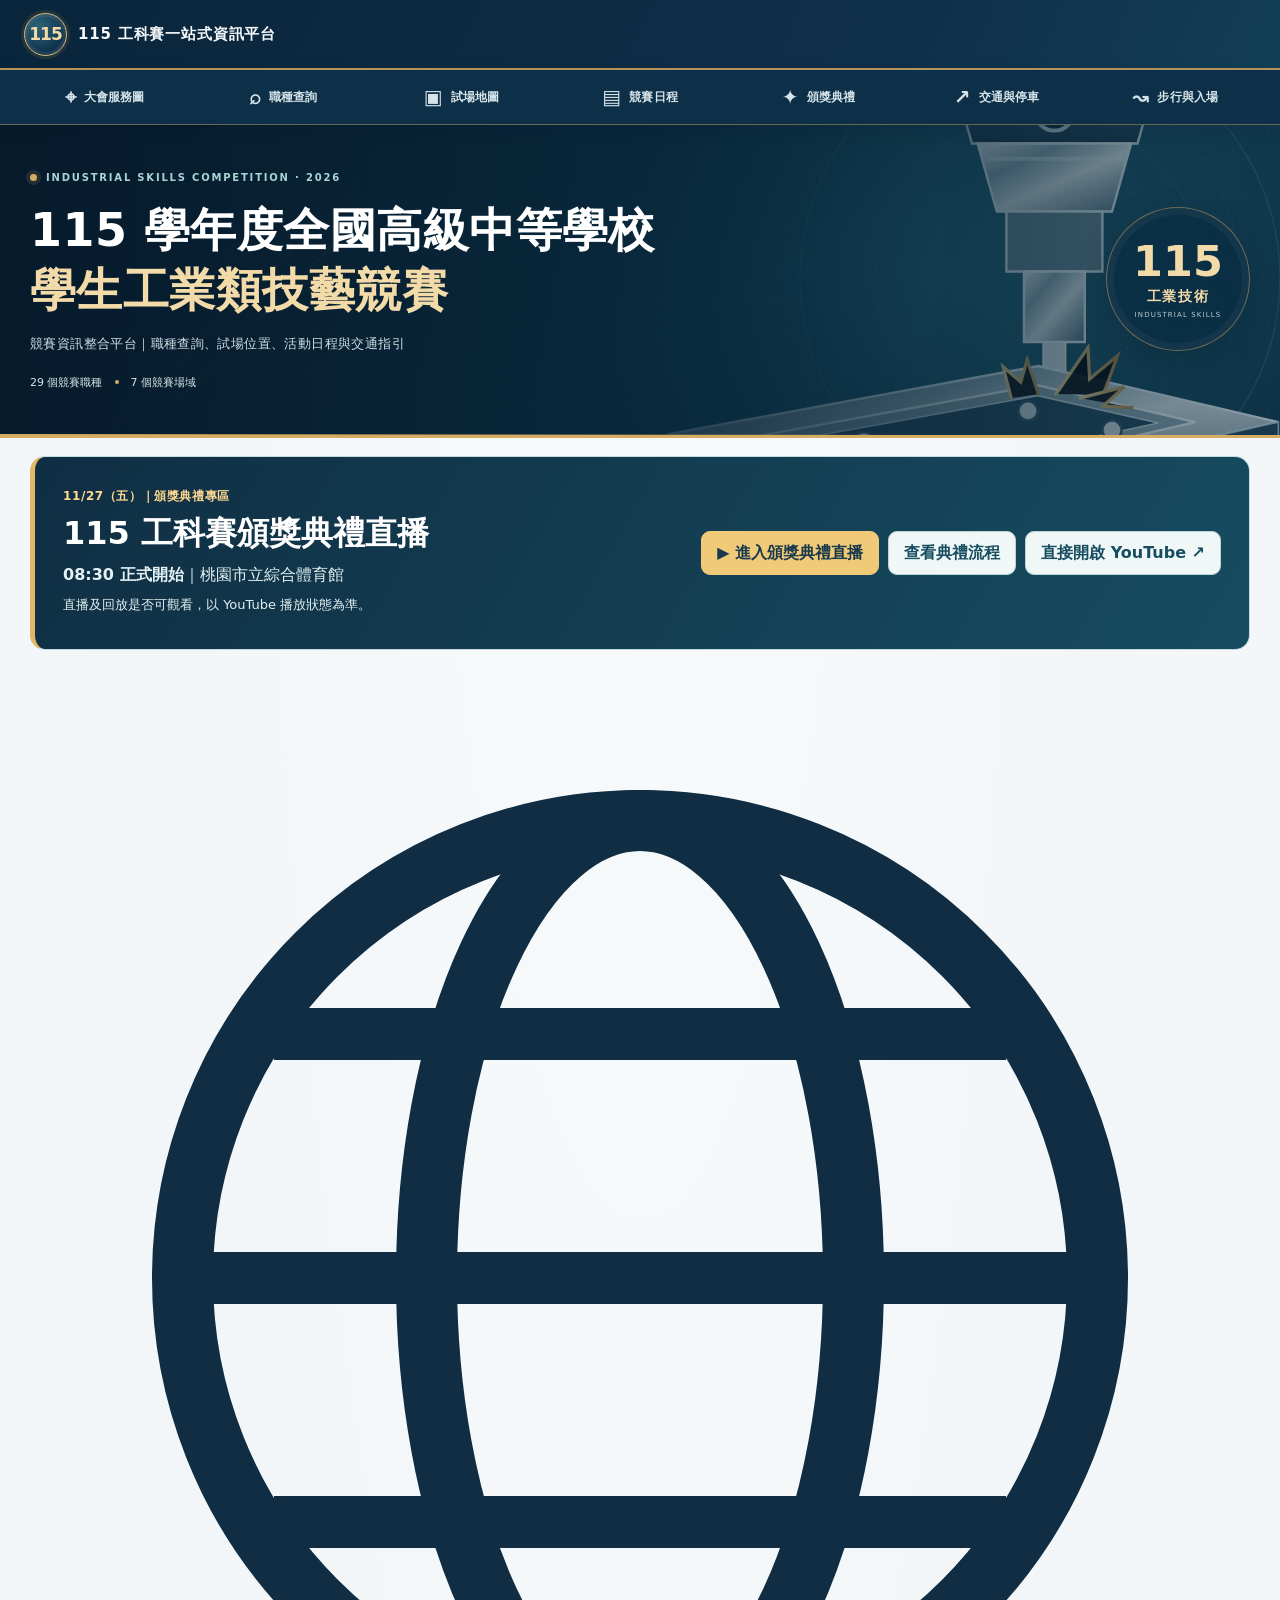
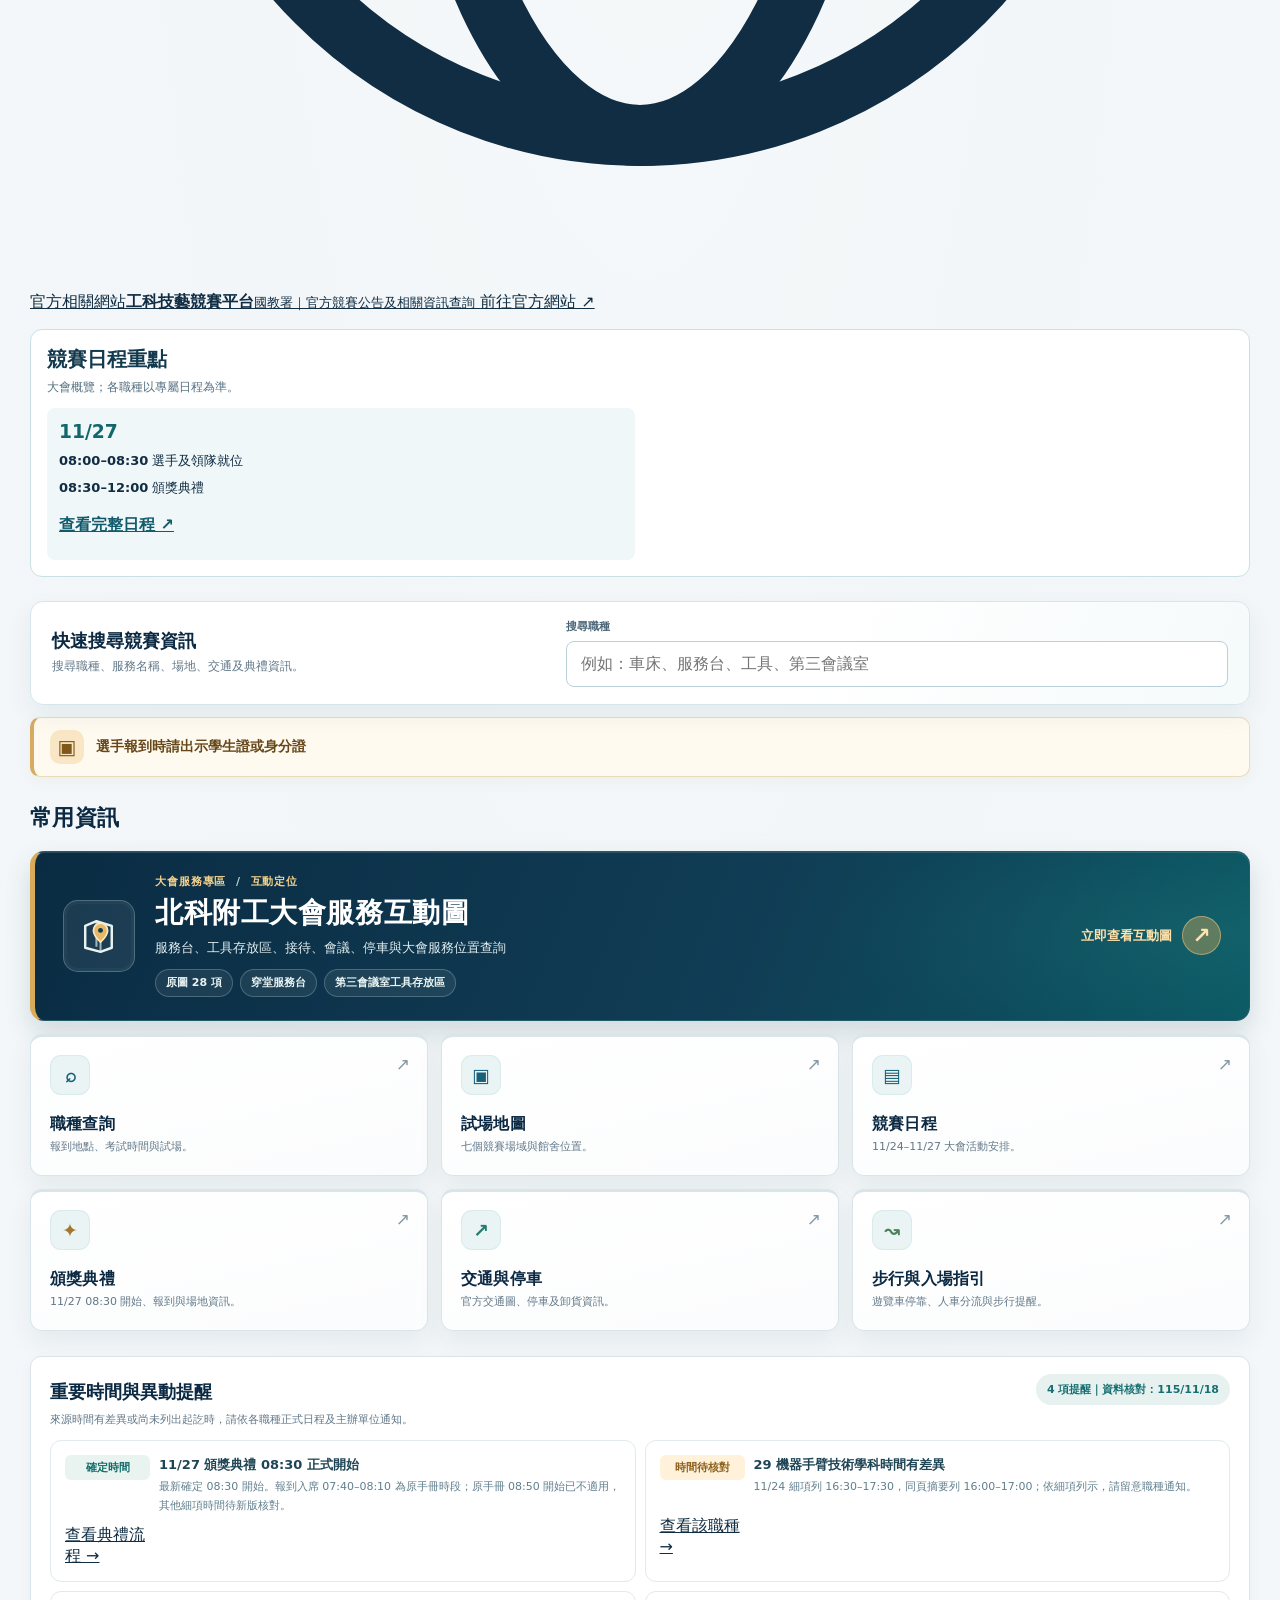
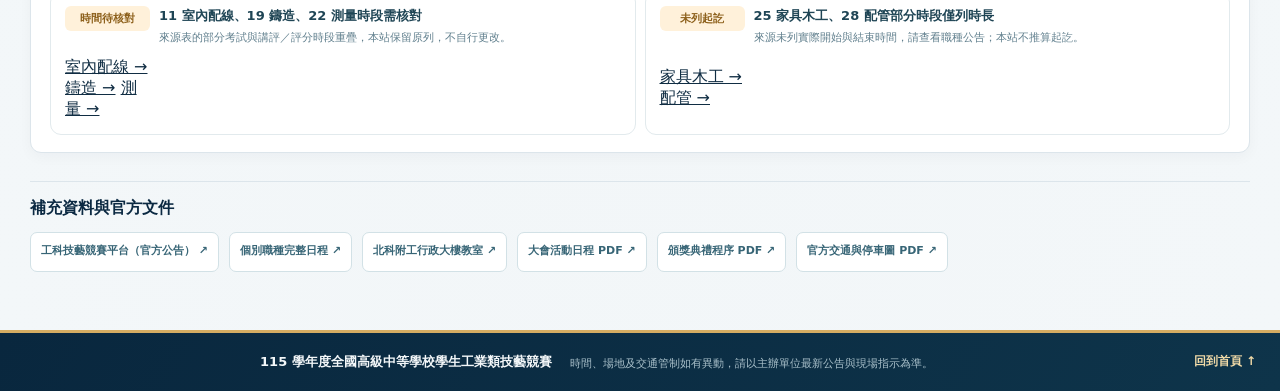
==== commit 82e98db5: "V15.3 官方競賽平台安全連結與導覽整合 index.html" ====
--- a/index.html
+++ b/index.html
@@ -52,6 +52,13 @@
     <section class="wrap v152-ceremony-feature" aria-labelledby="ceremonyFeatureTitle">
       <div class="v152-ceremony-copy"><span class="v152-kicker">11/27（五）｜頒獎典禮專區</span><h2 id="ceremonyFeatureTitle">115 工科賽頒獎典禮直播</h2><p><strong>08:30 正式開始</strong>｜桃園市立綜合體育館</p><p class="v152-note">直播及回放是否可觀看，以 YouTube 播放狀態為準。</p></div>
       <div class="v152-actions"><a class="v152-primary" href="ceremony.html#ceremony-live">▶ 進入頒獎典禮直播</a><a class="v152-secondary" href="ceremony.html#ceremony-program">查看典禮流程</a><a class="v152-secondary" href="https://www.youtube.com/live/bteZbaJu5TI" target="_blank" rel="noopener noreferrer">直接開啟 YouTube ↗</a></div>
+    </section>
+    <section class="wrap v153-official-section" aria-label="官方競賽平台">
+      <a class="v153-official-card" href="https://sci-me.k12ea.gov.tw/Contest/ContestAnnounList" target="_blank" rel="noopener noreferrer" aria-label="工科技藝競賽平台，前往國教署官方網站（另開新分頁）">
+        <span class="v153-official-icon" aria-hidden="true"><svg viewBox="0 0 40 40" fill="none" xmlns="http://www.w3.org/2000/svg"><circle cx="20" cy="20" r="15" stroke="currentColor" stroke-width="2"/><ellipse cx="20" cy="20" rx="7" ry="15" stroke="currentColor" stroke-width="2"/><path d="M5 20h30M8 12h24M8 28h24" stroke="currentColor" stroke-width="1.7"/></svg></span>
+        <span class="v153-official-copy"><span class="v153-official-kicker">官方相關網站</span><strong>工科技藝競賽平台</strong><small>國教署｜官方競賽公告及相關資訊查詢</small></span>
+        <span class="v153-official-action" aria-hidden="true">前往官方網站 ↗</span>
+      </a>
     </section>
     <section class="wrap v15-today" id="v15Today" aria-label="今日與次日大會日程"></section>
     <section class="wrap portal-search portal-search-first" aria-label="職種搜尋">
@@ -118,6 +125,7 @@
     <section class="wrap home-supplement" aria-labelledby="supplement-title">
       <h2 id="supplement-title">補充資料與官方文件</h2>
       <div class="home-supplement-links">
+        <a href="https://sci-me.k12ea.gov.tw/Contest/ContestAnnounList" target="_blank" rel="noopener noreferrer">工科技藝競賽平台（官方公告） ↗</a>
         <a href="individual.html">個別職種完整日程 ↗</a>
         <a href="floor.html">北科附工行政大樓教室 ↗</a>
         <a href="assets/source/agenda.pdf" target="_blank" rel="noopener">大會活動日程 PDF ↗</a>
--- a/design-v14.css
+++ b/design-v14.css
@@ -188,3 +188,18 @@
 .v15-today{margin-top:16px;padding:16px;background:#fff;border:1px solid #cbdfe5;border-radius:12px}.v15-today:empty{display:none}.v15-today h2{margin:0;color:#12394e;font-size:20px}.v15-today>p{font-size:12px;color:#536f80;margin:5px 0 10px}.v15-day-grid{display:grid;grid-template-columns:repeat(2,minmax(0,1fr));gap:10px}.v15-day-grid article{padding:12px;background:#f0f7f8;border-radius:8px}.v15-day-grid h3{margin:0 0 6px;color:#12676c}.v15-day-grid p{margin:4px 0;font-size:13px}.v15-day-grid a,.v15-role-links a{display:inline-flex;align-items:center;min-height:44px;font-weight:800;color:#125b6d}.v15-role-links{display:flex;flex-wrap:wrap;gap:8px;margin:12px 0}.v15-role-links a{padding:6px 12px;border:1px solid #b8d0d7;border-radius:8px;background:#fff;text-decoration:none}.v15-legacy-time small{display:block;font-size:10px;color:#6e7278}.v15-legacy-time .agenda-time,.ceremony-row .v15-legacy-time{color:#677680}.v15-confirmed-time{font-weight:900;color:#0b7776!important}@media(max-width:520px){.v15-day-grid{grid-template-columns:1fr}.v15-today{padding:12px}.v15-day-grid article{padding:10px}}
 
 .v151-date-status{font-size:13px;color:#126b68;font-weight:800;line-height:1.6}.ux-skill-summary select{min-height:44px;border:1px solid #b0d0d1;border-radius:8px;padding:6px 10px;background:#fff;color:#173a50}.ux-skill-summary .ux-three-days:has(>section:only-child){grid-template-columns:1fr}
+
+/* V15.2 awards viewing */
+.v152-ceremony-feature,.v152-live-section{box-sizing:border-box;border:1px solid #c4dbe0;border-radius:15px;padding:clamp(16px,3vw,28px);margin-block:18px;scroll-margin-top:85px}
+.v152-ceremony-feature{background:linear-gradient(120deg,#102e43,#164c60);color:white;display:flex;align-items:center;justify-content:space-between;gap:20px;flex-wrap:wrap;border-left:5px solid #e2b866}
+.v152-kicker{font-size:12px;letter-spacing:.05em;font-weight:850;color:#96701d}.v152-ceremony-feature .v152-kicker{color:#ffda90}
+.v152-ceremony-feature h2{color:white;margin:6px 0;font-size:clamp(22px,3vw,32px);line-height:1.4}.v152-ceremony-feature p{color:#e3f1f4;margin:5px 0}.v152-note,.v152-player-note{font-size:13px;line-height:1.65}
+.v152-actions{display:flex;flex-wrap:wrap;gap:9px;align-items:center}
+.v152-primary,.v152-secondary{display:inline-flex;align-items:center;justify-content:center;box-sizing:border-box;min-height:44px;padding:10px 15px;border-radius:9px;font-weight:800;text-decoration:none;line-height:1.4}
+.v152-primary{background:#f0ca79;color:#18394c;border:1px solid #f0ca79}.v152-secondary{background:#eff7f7;color:#164d60;border:1px solid #b8d4da}
+.v152-primary:hover,.v152-secondary:hover{box-shadow:0 0 0 2px #a4bfc5}.v152-primary:focus-visible,.v152-secondary:focus-visible{outline:3px solid #188a87;outline-offset:3px}
+.v152-live-section{background:#fff}.v152-live-heading{display:flex;justify-content:space-between;align-items:center;gap:14px;flex-wrap:wrap;margin-bottom:14px}.v152-live-heading h2{font-size:clamp(23px,3vw,32px);color:#153c52;margin:5px 0}.v152-live-heading p{font-size:13px;color:#486778;margin:4px 0}
+.v152-player{width:100%;aspect-ratio:16/9;position:relative;background:#10212e;border-radius:10px;overflow:hidden}.v152-player iframe{position:absolute;inset:0;width:100%;height:100%;border:0}.v152-player-note{color:#496371;margin:12px 0}
+#ceremony-program{scroll-margin-top:85px}
+@media(max-width:600px){.v152-ceremony-feature,.v152-live-section{padding:16px;margin-block:12px;scroll-margin-top:16px}.v152-actions{width:100%}.v152-actions a{flex:1 1 130px}.v152-ceremony-feature .v152-primary{flex-basis:100%}#ceremony-program{scroll-margin-top:16px}}
+@media print{.v152-player,.v152-actions{display:none}.v152-ceremony-feature{background:white;color:#18394c}.v152-ceremony-feature h2,.v152-ceremony-feature p,.v152-ceremony-feature .v152-kicker{color:#18394c}}
